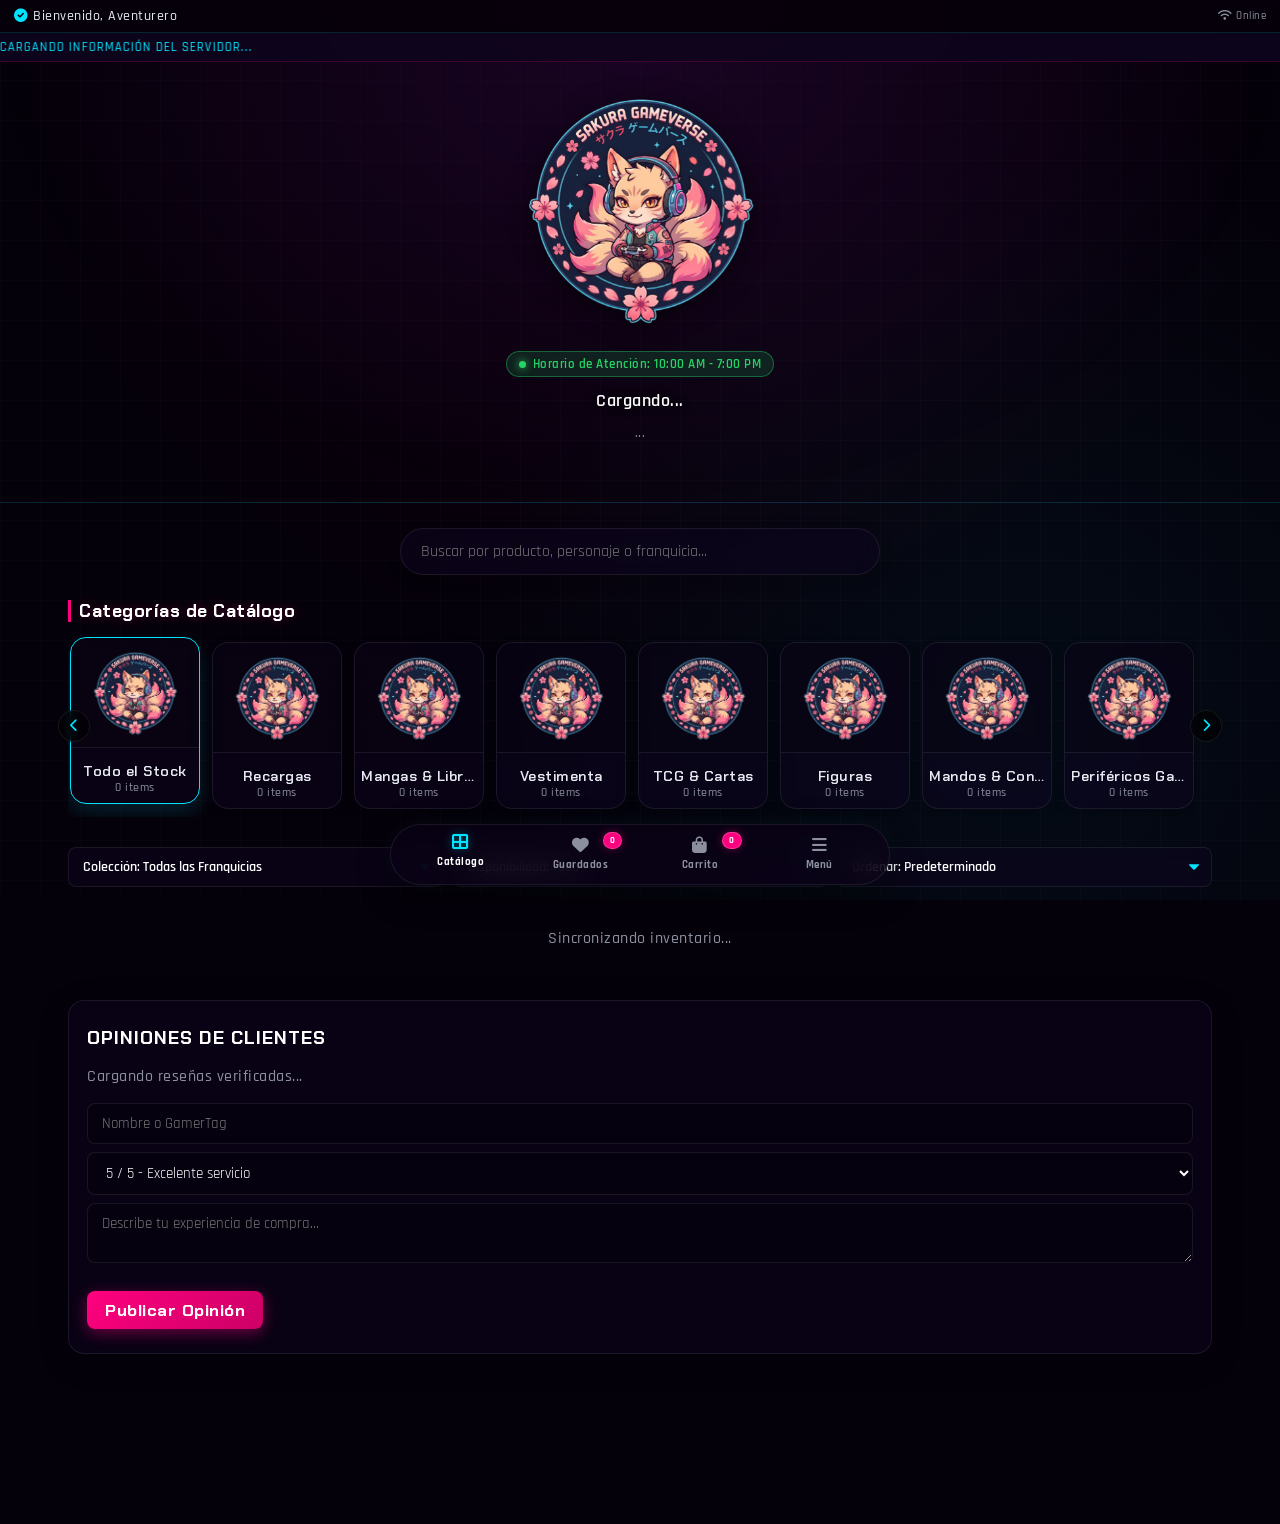
==== index.html @ ad43250c "Actualizar index.html" ====
<!DOCTYPE html>
<html lang="es">
<head>
  <meta charset="UTF-8">
  <meta name="viewport" content="width=device-width, initial-scale=1.0">
  <title>Sakura Gameverse</title>
  
  <meta property="og:title" content="Sakura Gameverse">
  <meta property="og:description" content="Coleccionables, ropa, productos gamer y recargas digitales para ti.">
  <meta property="og:image" content="https://sakuragameverse.com/icono.png">
  <meta property="og:url" content="https://sakuragameverse.com/">
  <meta property="og:type" content="website">

  <meta name="twitter:card" content="summary_large_image">
  <meta name="twitter:title" content="Sakura Gameverse">
  <meta name="twitter:description" content="Coleccionables, ropa, productos gamer y recargas digitales para ti.">
  <meta name="twitter:image" content="https://sakuragameverse.com/icono.png">
  
  <link rel="manifest" href="manifest.json">
  <link rel="icon" type="image/webp" href="logo.webp?v=2">
  <meta name="theme-color" content="#090314">
  
  <link rel="stylesheet" href="https://cdnjs.cloudflare.com/ajax/libs/font-awesome/6.0.0/css/all.min.css">
  <link rel="preconnect" href="https://fonts.googleapis.com">
  <link rel="preconnect" href="https://fonts.gstatic.com" crossorigin>
  <link href="https://fonts.googleapis.com/css2?family=Chakra+Petch:wght@500;600;700&family=Rajdhani:wght@500;600;700&display=swap" rel="stylesheet">
  <script src="https://cdn.jsdelivr.net/npm/canvas-confetti@1.5.1/dist/confetti.browser.min.js"></script>

  <style>
    :root {
      --bg-color: #05010a; 
      --card-bg-solid: #110524;
      --glass-bg: rgba(17, 5, 36, 0.45); 
      --glass-border: rgba(255, 255, 255, 0.08); 
      --glass-highlight: rgba(0, 229, 255, 0.2); 
      --text-color: #e6e9f0;
      --text-muted: #8b8f9e;
      --primary-color: #ff007f;
      --primary-glow: rgba(255, 0, 127, 0.4);
      --secondary-color: #00e5ff;
      --secondary-glow: rgba(0, 229, 255, 0.4);
      --border-color: rgba(0, 229, 255, 0.16);
      --radius-sm: 8px; 
      --radius-md: 16px; 
      --radius-pill: 50px; 
    }

    body.theme-rosa { --bg-color: #05010a; --glass-bg: rgba(17, 5, 36, 0.45); --primary-color: #ff007f; --secondary-color: #00e5ff; }
    body.theme-azul { --bg-color: #01040a; --glass-bg: rgba(6, 21, 43, 0.45); --primary-color: #0099ff; --secondary-color: #00ffcc; }
    body.theme-purpura { --bg-color: #08010f; --glass-bg: rgba(27, 7, 44, 0.45); --primary-color: #b000ff; --secondary-color: #ff00c8; }
    body.theme-overdrive { --bg-color: #0a0100; --glass-bg: rgba(41, 10, 3, 0.45); --primary-color: #ff5500; --secondary-color: #ffaa00; }

    * { box-sizing: border-box; }

    body {
      margin: 0; background-color: var(--bg-color); color: var(--text-color);
      font-family: 'Rajdhani', sans-serif; font-size: 16px; font-weight: 500; letter-spacing: 0.5px;
      overflow-x: hidden; padding-bottom: 90px; 
    }

    body::before {
      content: ""; position: fixed; top: 0; left: 0; width: 100%; height: 100%;
      background: radial-gradient(circle at 50% 0%, rgba(255, 0, 127, 0.08) 0%, transparent 60%),
                  radial-gradient(circle at 80% 80%, rgba(0, 229, 255, 0.05) 0%, transparent 50%),
                  linear-gradient(rgba(255,255,255,0.015) 1px, transparent 1px),
                  linear-gradient(90deg, rgba(255,255,255,0.015) 1px, transparent 1px);
      background-size: 100% 100%, 100% 100%, 40px 40px, 40px 40px; pointer-events: none; z-index: -1; will-change: transform;
    }

    h1, h2, h3, h4 { font-family: 'Chakra Petch', sans-serif; text-transform: uppercase; letter-spacing: 1px; }

    @media (min-width: 768px) {
      ::-webkit-scrollbar { width: 6px; height: 6px; }
      ::-webkit-scrollbar-track { background: var(--bg-color); }
      ::-webkit-scrollbar-thumb { background: rgba(0, 229, 255, 0.3); border-radius: var(--radius-sm); }
      ::-webkit-scrollbar-thumb:hover { background: var(--primary-color); }
    }

    .top-bar-notice { background: rgba(5, 1, 10, 0.8); backdrop-filter: blur(5px); border-bottom: 1px solid var(--border-color); padding: 7px 14px; font-size: 0.85em; display: flex; justify-content: space-between; align-items: center; position: relative; z-index: 10; }
    .ticker-bar { background: rgba(14, 5, 32, 0.8); backdrop-filter: blur(5px); border-bottom: 1px solid rgba(255, 0, 127, 0.2); color: var(--secondary-color); font-size: 0.8em; text-transform: uppercase; letter-spacing: 1px; padding: 6px 0; overflow: hidden; white-space: nowrap; position: relative; z-index: 9; transform: translateZ(0); }
    .ticker-content { display: inline-block; animation: ticker-slide 22s linear infinite; will-change: transform; }
    @keyframes ticker-slide { 0% { transform: translateX(100%); } 100% { transform: translateX(-100%); } }

    .hero-banner { background: radial-gradient(ellipse at top, rgba(26, 8, 51, 0.5) 0%, transparent 70%); text-align: center; padding: 25px 20px; border-bottom: 1px solid var(--border-color); position: relative; z-index: 2; }
    .hero-logo { width: 100%; max-width: 250px; height: auto; margin-bottom: 15px; cursor: pointer; transition: transform 0.3s cubic-bezier(0.25, 0.8, 0.25, 1), filter 0.3s ease; filter: drop-shadow(0 4px 12px rgba(0,0,0,0.6)); animation: logo-float 4s infinite ease-in-out; will-change: transform, filter; }
    .hero-logo:hover { transform: scale(1.08) translateY(-5px); filter: drop-shadow(0 0 15px var(--primary-color)) drop-shadow(0 0 30px var(--secondary-color)); animation: none; }
    @keyframes logo-float { 0% { transform: translateY(0px); } 50% { transform: translateY(-4px); } 100% { transform: translateY(0px); } }

    .hero-title { font-size: 1.15em; color: #fff; margin-bottom: 12px; font-weight: 600; text-shadow: 0 0 10px rgba(0,0,0,0.8); }

    .store-status-badge { display: inline-flex; align-items: center; gap: 7px; background: rgba(37, 211, 102, 0.15); backdrop-filter: blur(4px); border: 1px solid rgba(37, 211, 102, 0.4); padding: 4px 12px; border-radius: var(--radius-pill); font-size: 0.8em; font-weight: 600; color: #25d366; margin-bottom: 12px; }
    .status-dot { width: 7px; height: 7px; background-color: #25D366; border-radius: 50%; box-shadow: 0 0 8px #25D366; }

    .banner-slider-container { position: relative; width: 100%; max-width: 800px; margin: 18px auto 0 auto; border-radius: var(--radius-md); overflow: hidden; aspect-ratio: 16/9; background: #000; border: 1px solid var(--glass-border); box-shadow: 0 10px 30px rgba(0,0,0,0.5); display: none; }
    .banner-slide { position: absolute; top: 0; left: 0; width: 100%; height: 100%; object-fit: cover; opacity: 0; transition: opacity 0.5s ease-in-out; cursor: pointer; will-change: opacity; }
    .banner-slide.active { opacity: 1; z-index: 2; }
    
    .banner-control-btn { position: absolute; top: 50%; transform: translateY(-50%); background: rgba(0, 0, 0, 0.4); backdrop-filter: blur(8px); color: var(--secondary-color); border: 1px solid var(--glass-border); border-radius: 50%; width: 36px; height: 36px; display: flex; align-items: center; justify-content: center; cursor: pointer; z-index: 10; transition: all 0.2s ease; }
    .banner-control-btn:hover { background: rgba(0, 229, 255, 0.2); color: #fff; box-shadow: 0 0 15px var(--secondary-color); }
    .banner-prev { left: 10px; } .banner-next { right: 10px; }
    
    .banner-dots { position: absolute; bottom: 10px; right: 15px; display: flex; gap: 5px; z-index: 10; background: rgba(0, 0, 0, 0.4); backdrop-filter: blur(4px); padding: 4px 8px; border-radius: var(--radius-pill); }
    .banner-dot { width: 6px; height: 6px; background: rgba(255, 255, 255, 0.3); border-radius: var(--radius-pill); cursor: pointer; transition: all 0.3s ease; }
    .banner-dot.active { background: var(--secondary-color); width: 14px; box-shadow: 0 0 8px var(--secondary-color); }

    .container { padding: 25px 18px 80px 18px; max-width: 1180px; margin: 0 auto; position: relative; z-index: 2; }

    .search-box { margin-bottom: 25px; display: flex; justify-content: center; }
    .search-input { background: var(--glass-bg); backdrop-filter: blur(10px); border: 1px solid var(--glass-border); color: #fff; padding: 12px 20px; width: 100%; max-width: 480px; border-radius: var(--radius-pill); font-family: 'Rajdhani', sans-serif; font-size: 1em; outline: none; transition: all 0.3s ease; box-shadow: 0 4px 15px rgba(0,0,0,0.2); }
    .search-input:focus { border-color: var(--secondary-color); box-shadow: 0 0 20px rgba(0, 229, 255, 0.2); background: rgba(17, 5, 36, 0.7); }

    .categorias-visuales-section { margin-bottom: 30px; }
    .categorias-visuales-header { font-family: 'Chakra Petch', sans-serif; font-size: 1.1em; font-weight: 700; color: #fff; margin-bottom: 12px; border-left: 3px solid var(--primary-color); padding-left: 8px; text-shadow: 0 0 10px rgba(255,0,127,0.3); }
    .carrusel-wrapper { position: relative; display: flex; align-items: center; }
    .carrusel-track { display: flex; gap: 12px; overflow-x: auto; scroll-behavior: smooth; scrollbar-width: none; padding: 8px 2px; -webkit-overflow-scrolling: touch; }
    .carrusel-track::-webkit-scrollbar { display: none; }
    
    .cat-card { flex: 0 0 auto; width: 130px; background: var(--glass-bg); backdrop-filter: blur(8px); border: 1px solid var(--glass-border); border-radius: var(--radius-md); overflow: hidden; cursor: pointer; transition: all 0.3s ease; will-change: transform; box-shadow: 0 4px 12px rgba(0,0,0,0.2); }
    .cat-card:hover, .cat-card.activa { transform: translateY(-5px); border-color: var(--secondary-color); box-shadow: 0 8px 20px rgba(0, 229, 255, 0.15); }
    .cat-img { width: 100%; height: 110px; object-fit: contain; background: rgba(0, 0, 0, 0.2); border-bottom: 1px solid var(--glass-border); padding: 10px; }
    .cat-info { padding: 8px 6px; text-align: center; }
    .cat-title { font-family: 'Chakra Petch', sans-serif; font-size: 0.9em; font-weight: 600; white-space: nowrap; overflow: hidden; text-overflow: ellipsis; }
    .cat-count { font-size: 0.75em; color: var(--text-muted); }
    
    .carrusel-arrow { position: absolute; top: 50%; transform: translateY(-50%); background: rgba(0, 0, 0, 0.6); backdrop-filter: blur(4px); color: var(--secondary-color); border: 1px solid var(--glass-border); width: 32px; height: 32px; border-radius: 50%; display: flex; align-items: center; justify-content: center; cursor: pointer; z-index: 10; transition: all 0.2s ease; }
    .carrusel-arrow:hover { background: var(--secondary-color); color: #000; box-shadow: 0 0 10px var(--secondary-color); }
    .arrow-prev { left: -10px; } .arrow-next { right: -10px; }

    .controles-superiores { margin-bottom: 25px; }
    .panel-controles-avanzados { display: grid; grid-template-columns: repeat(auto-fit, minmax(200px, 1fr)); gap: 10px; }
    .ordenar-select { background: var(--glass-bg); backdrop-filter: blur(8px); border: 1px solid var(--glass-border); color: #fff; padding: 10px 14px; border-radius: var(--radius-sm); font-family: 'Rajdhani', sans-serif; font-weight: 600; font-size: 0.9em; cursor: pointer; outline: none; transition: all 0.3s ease; appearance: none; background-image: url("data:image/svg+xml;charset=US-ASCII,%3Csvg%20xmlns%3D%22http%3A%2F%2Fwww.w3.org%2F2000%2Fsvg%22%20width%3D%22292.4%22%20height%3D%22292.4%22%3E%3Cpath%20fill%3D%22%2300e5ff%22%20d%3D%22M287%2069.4a17.6%2017.6%200%200%200-13-5.4H18.4c-5%200-9.3%201.8-12.9%205.4A17.6%2017.6%200%200%200%200%2082.2c0%205%201.8%209.3%205.4%2012.9l128%20127.9c3.6%203.6%207.8%205.4%2012.8%205.4s9.2-1.8%2012.8-5.4L287%2095c3.5-3.5%205.4-7.8%205.4-12.8%200-5-1.9-9.2-5.5-12.8z%22%2F%3E%3C%2Fsvg%3E"); background-repeat: no-repeat; background-position: right 12px top 50%; background-size: 10px auto; }
    .ordenar-select:focus { border-color: var(--secondary-color); background: rgba(17, 5, 36, 0.8); }

    .grid { display: grid; grid-template-columns: repeat(auto-fill, minmax(230px, 1fr)); gap: 18px; }
    
    .card { background: var(--glass-bg); backdrop-filter: blur(12px); -webkit-backdrop-filter: blur(12px); border: 1px solid var(--glass-border); border-radius: var(--radius-md); padding: 12px; text-align: left; position: relative; cursor: pointer; transition: all 0.3s cubic-bezier(0.25, 0.8, 0.25, 1); will-change: transform; box-shadow: 0 8px 32px rgba(0, 0, 0, 0.2); }
    .card:hover { background: rgba(25, 9, 51, 0.55); border-color: var(--secondary-color); transform: translateY(-6px); box-shadow: 0 12px 40px rgba(0, 229, 255, 0.15); }
    .card.agotado { filter: grayscale(100%); opacity: 0.75; border-color: rgba(255, 51, 102, 0.4); }
    .card.agotado:hover { filter: grayscale(80%); transform: translateY(-2px); box-shadow: 0 8px 20px rgba(255, 51, 102, 0.15); }
    
    .card-img-container { position: relative; width: 100%; height: 220px; background: rgba(0, 0, 0, 0.4); border-radius: var(--radius-sm); margin-bottom: 12px; overflow: hidden; border: 1px solid rgba(255,255,255,0.03); }
    .card-img-container img { width: 100%; height: 100%; object-fit: contain; display: none; }
    .card-img-container img.activa { display: block; animation: fadeImg 0.3s ease; }
    @keyframes fadeImg { from { opacity: 0.5; } to { opacity: 1; } }
    
    .carrusel-btn { position: absolute; top: 50%; transform: translateY(-50%); background: rgba(0, 0, 0, 0.5); backdrop-filter: blur(4px); color: var(--secondary-color); border: 1px solid var(--glass-border); border-radius: 50%; width: 28px; height: 28px; display: flex; align-items: center; justify-content: center; cursor: pointer; font-size: 0.75em; z-index: 4; transition: all 0.2s ease; }
    .carrusel-btn:hover { background: var(--secondary-color); color: #000; }
    .carrusel-prev { left: 6px; } .carrusel-next { right: 6px; }
    
    .card-title { font-family: 'Chakra Petch', sans-serif; font-size: 1.05em; font-weight: 600; color: #fff; margin-bottom: 6px; white-space: nowrap; overflow: hidden; text-overflow: ellipsis; text-shadow: 0 2px 4px rgba(0,0,0,0.5); }
    .precio-container { display: flex; align-items: baseline; gap: 8px; }
    .card-price { font-size: 1.3em; font-weight: 700; color: var(--secondary-color); text-shadow: 0 0 10px rgba(0, 229, 255, 0.3); }
    
    .badge-estado { position: absolute; top: 10px; right: 10px; padding: 4px 10px; font-size: 0.7em; font-weight: 700; letter-spacing: 0.5px; border-radius: var(--radius-pill); text-transform: uppercase; z-index: 3; backdrop-filter: blur(4px); box-shadow: 0 2px 10px rgba(0,0,0,0.3); }
    .badge-stock { background: rgba(0, 229, 255, 0.85); color: #000; }
    .badge-encargo { background: rgba(255, 0, 127, 0.85); color: #fff; }
    .badge-digital { background: rgba(37, 211, 102, 0.85); color: #000; }
    .badge-agotado { background: rgba(255, 51, 102, 0.95); color: #fff; border: 1px solid #ff3366; }
    
    .btn-fav-card { position: absolute; top: 10px; left: 10px; background: rgba(0, 0, 0, 0.5); backdrop-filter: blur(4px); border: 1px solid var(--glass-border); color: var(--text-muted); width: 32px; height: 32px; border-radius: 50%; display: flex; align-items: center; justify-content: center; cursor: pointer; z-index: 3; transition: all 0.3s ease; }
    .btn-fav-card:hover { color: #ff3366; border-color: rgba(255, 51, 102, 0.5); transform: scale(1.1); }
    .btn-fav-card.favorito { color: #ff3366; background: rgba(255, 51, 102, 0.15); border-color: #ff3366; }

    .cart-tabs { display: flex; gap: 6px; margin-bottom: 15px; background: rgba(0,0,0,0.3); padding: 5px; border: 1px solid var(--glass-border); border-radius: var(--radius-pill); }
    .cart-tab-btn { flex: 1; background: transparent; color: var(--text-muted); border: none; padding: 10px 10px; border-radius: var(--radius-pill); font-family: 'Chakra Petch', sans-serif; font-size: 0.82em; font-weight: 700; cursor: pointer; transition: all 0.3s ease; }
    .cart-tab-btn.activo { background: var(--secondary-color); color: #000; box-shadow: 0 0 10px rgba(0, 229, 255, 0.4); }

    .modal { display: none; position: fixed; top: 0; left: 0; width: 100%; height: 100%; background: rgba(2, 0, 6, 0.75); z-index: 2000; justify-content: center; align-items: center; backdrop-filter: blur(8px); -webkit-backdrop-filter: blur(8px); }
    .modal-content { background: rgba(14, 4, 31, 0.85); backdrop-filter: blur(16px); -webkit-backdrop-filter: blur(16px); padding: 24px; border-radius: var(--radius-md); text-align: left; max-width: 95%; width: 440px; border: 1px solid var(--glass-border); box-shadow: 0 15px 50px rgba(0,0,0,0.6), inset 0 0 20px rgba(255,255,255,0.02); position: relative; max-height: calc(100vh - 100px); overflow-y: auto; animation: modalSlideUp 0.4s cubic-bezier(0.175, 0.885, 0.32, 1.275); }
    @keyframes modalSlideUp { from { transform: translateY(40px) scale(0.95); opacity: 0; } to { transform: translateY(0) scale(1); opacity: 1; } }
    
    .cerrar-modal { position: absolute; top: 12px; right: 14px; font-size: 24px; color: var(--text-muted); cursor: pointer; background: rgba(0,0,0,0.3); border: 1px solid transparent; width: 32px; height: 32px; border-radius: 50%; display: flex; align-items: center; justify-content: center; transition: all 0.2s ease; }
    .cerrar-modal:hover { color: #fff; background: rgba(255, 51, 102, 0.2); border-color: #ff3366; }
    
    .breadcrumbs { font-size: 0.8em; color: var(--text-muted); margin-bottom: 10px; }
    .breadcrumbs span { color: var(--secondary-color); text-shadow: 0 0 5px rgba(0,229,255,0.3); }
    
    .modal-img { width: 100%; max-height: 320px; object-fit: contain; background: rgba(0,0,0,0.4); border-radius: var(--radius-sm); margin-bottom: 12px; border: 1px solid var(--glass-border); box-shadow: inset 0 0 15px rgba(0,0,0,0.5); }
    .modal-tag-info { display: inline-block; background: rgba(0, 229, 255, 0.1); border: 1px solid rgba(0, 229, 255, 0.3); color: var(--secondary-color); padding: 4px 10px; border-radius: var(--radius-pill); font-size: 0.75em; font-weight: 700; margin-bottom: 10px; box-shadow: 0 0 10px rgba(0, 229, 255, 0.1); }
    .modal-miniaturas { display: flex; gap: 8px; margin-bottom: 16px; overflow-x: auto; padding-bottom: 4px; }
    .modal-mini-img { width: 65px; height: 65px; object-fit: cover; border-radius: var(--radius-sm); cursor: pointer; border: 2px solid transparent; opacity: 0.5; transition: all 0.2s ease; }
    .modal-mini-img.activo { opacity: 1; border-color: var(--secondary-color); transform: scale(1.05); }

    .talla-select, .recarga-input, .sugerencia-input, .cupon-input { background: rgba(0,0,0,0.3); border: 1px solid var(--glass-border); color: #fff; padding: 10px 14px; border-radius: var(--radius-sm); width: 100%; font-family: 'Rajdhani', sans-serif; font-size: 0.95em; outline: none; transition: all 0.3s ease; }
    .talla-select:focus, .recarga-input:focus, .sugerencia-input:focus, .cupon-input:focus { border-color: var(--secondary-color); box-shadow: 0 0 12px rgba(0, 229, 255, 0.15); background: rgba(17, 5, 36, 0.6); }

    .btn-comprar { background: linear-gradient(135deg, var(--primary-color), #cc0066); color: #fff; border: none; padding: 14px; font-family: 'Chakra Petch', sans-serif; font-size: 1.05em; font-weight: 700; border-radius: var(--radius-sm); cursor: pointer; width: 100%; margin-top: 14px; letter-spacing: 0.5px; transition: all 0.3s ease; position: relative; overflow: hidden; box-shadow: 0 4px 15px var(--primary-glow); }
    .btn-comprar:hover:not(:disabled) { transform: translateY(-2px); box-shadow: 0 6px 20px var(--primary-glow), 0 0 10px var(--primary-color); }
    .btn-comprar::after { content: ''; position: absolute; top: 0; left: -100%; width: 50%; height: 100%; background: linear-gradient(to right, transparent, rgba(255,255,255,0.3), transparent); transform: skewX(-20deg); transition: 0.5s; }
    .btn-comprar:hover::after { left: 150%; }
    .btn-comprar:disabled { filter: grayscale(100%); cursor: not-allowed; box-shadow: none; }
    
    .btn-instalar { background: linear-gradient(135deg, #25D366, #00e5ff); color: #000; box-shadow: 0 4px 15px rgba(37, 211, 102, 0.4); }

    .btn-compartir { background: rgba(37, 211, 102, 0.05); backdrop-filter: blur(4px); color: #25d366; border: 1px solid rgba(37, 211, 102, 0.4); padding: 12px; font-family: 'Chakra Petch', sans-serif; font-size: 0.95em; font-weight: 600; border-radius: var(--radius-sm); cursor: pointer; width: 100%; margin-top: 10px; display: flex; align-items: center; justify-content: center; gap: 8px; transition: all 0.3s ease; }
    .btn-compartir:hover { background: rgba(37, 211, 102, 0.15); box-shadow: 0 0 15px rgba(37, 211, 102, 0.2); }

    .cupon-box { display: flex; gap: 8px; margin-bottom: 12px; }
    .btn-cupon { background: var(--secondary-color); color: #000; border: none; padding: 0 18px; border-radius: var(--radius-sm); font-family: 'Chakra Petch', sans-serif; font-weight: 700; cursor: pointer; box-shadow: 0 0 10px var(--secondary-glow); transition: all 0.2s ease; }
    .btn-cupon:hover { transform: scale(1.05); }

    .recibo-box { background: rgba(0,0,0,0.4); border: 1px dashed var(--glass-border); padding: 14px; border-radius: var(--radius-sm); font-family: monospace; font-size: 0.85em; margin-bottom: 14px; }
    .recibo-line { display: flex; justify-content: space-between; margin-bottom: 6px; }

    .cart-item-row { display: flex; align-items: center; justify-content: space-between; background: rgba(0,0,0,0.3); padding: 10px; border-radius: var(--radius-sm); margin-bottom: 8px; border: 1px solid var(--glass-border); transition: all 0.2s ease; }
    .cart-item-row:hover { background: rgba(255,255,255,0.03); border-color: rgba(255,255,255,0.1); }
    .cart-item-img { width: 48px; height: 48px; object-fit: cover; border-radius: 4px; margin-right: 12px; background: rgba(0,0,0,0.5); }
    .cart-item-info { flex-grow: 1; font-size: 0.9em; }
    .cart-item-del { background: rgba(255, 51, 102, 0.1); color: #ff3366; border: 1px solid rgba(255, 51, 102, 0.3); padding: 6px 10px; border-radius: var(--radius-sm); cursor: pointer; transition: all 0.2s ease; }
    .cart-item-del:hover { background: #ff3366; color: #fff; box-shadow: 0 0 10px rgba(255, 51, 102, 0.4); }

    .upsell-card { flex: 0 0 auto; width: 115px; background: rgba(0,0,0,0.3); border: 1px solid var(--glass-border); border-radius: var(--radius-sm); padding: 8px; text-align: center; position: relative; transition: all 0.2s ease; }
    .upsell-card:hover { background: rgba(0, 229, 255, 0.05); border-color: var(--secondary-color); }
    .upsell-img { width: 100%; height: 60px; object-fit: contain; margin-bottom: 6px; }
    .upsell-title { font-size: 0.75em; color: #fff; white-space: nowrap; overflow: hidden; text-overflow: ellipsis; font-family: 'Chakra Petch', sans-serif; margin-bottom: 2px; }
    .upsell-price { font-size: 0.85em; color: var(--secondary-color); font-weight: bold; margin-bottom: 6px; }
    .upsell-btn { background: rgba(0, 229, 255, 0.15); color: var(--secondary-color); border: 1px solid rgba(0,229,255,0.3); padding: 5px; width: 100%; border-radius: 4px; font-size: 0.75em; cursor: pointer; font-weight: bold; transition: all 0.2s ease;}
    .upsell-btn:hover { background: var(--secondary-color); color: #000; box-shadow: 0 0 8px var(--secondary-color); }

    .bottom-nav { position: fixed; bottom: 15px; left: 50%; transform: translateX(-50%); width: 92%; max-width: 500px; background: rgba(10, 2, 22, 0.75); border: 1px solid var(--glass-border); border-radius: var(--radius-pill); display: flex; justify-content: space-around; align-items: center; padding: 12px 10px; z-index: 2500; backdrop-filter: blur(15px); -webkit-backdrop-filter: blur(15px); box-shadow: 0 10px 30px rgba(0,0,0,0.5), 0 0 20px rgba(0, 229, 255, 0.05); }
    .nav-item { color: var(--text-muted); display: flex; flex-direction: column; align-items: center; font-size: 0.7em; font-weight: 700; cursor: pointer; position: relative; width: 25%; transition: all 0.3s cubic-bezier(0.175, 0.885, 0.32, 1.275); }
    .nav-item i { font-size: 1.5em; margin-bottom: 4px; color: var(--text-muted); transition: all 0.3s ease; }
    .nav-item:hover, .nav-item.active { color: #fff; transform: translateY(-3px); }
    .nav-item:hover i, .nav-item.active i { color: var(--secondary-color); text-shadow: 0 0 10px var(--secondary-glow); }
    .nav-badge { position: absolute; top: -5px; right: 15%; background: var(--primary-color); color: #fff; font-size: 0.8em; font-weight: 700; padding: 2px 6px; border-radius: 12px; box-shadow: 0 0 10px var(--primary-glow); border: 1px solid rgba(255,255,255,0.2); }

    .menu-opciones-grid { display: grid; grid-template-columns: repeat(3, 1fr); gap: 12px; margin-top: 18px; }
    .btn-menu-opcion { display: flex; flex-direction: column; align-items: center; justify-content: center; background: rgba(0,0,0,0.3); border: 1px solid var(--glass-border); padding: 14px 8px; border-radius: var(--radius-sm); color: #fff; text-decoration: none; font-size: 0.75em; font-weight: 600; cursor: pointer; transition: all 0.2s ease; }
    .btn-menu-opcion i { font-size: 1.8em; margin-bottom: 8px; }
    .btn-menu-opcion:hover { border-color: var(--secondary-color); background: rgba(0, 229, 255, 0.05); transform: translateY(-2px); }

    .reviews-section, .info-section { background: var(--glass-bg); backdrop-filter: blur(10px); margin-top: 35px; padding: 24px 18px; border-radius: var(--radius-md); border: 1px solid var(--glass-border); box-shadow: 0 8px 32px rgba(0,0,0,0.15); }
    .review-card { background: rgba(0,0,0,0.3); padding: 14px; border-radius: var(--radius-sm); margin-bottom: 12px; border: 1px solid var(--glass-border); }
    .badge-envio { display: inline-flex; align-items: center; gap: 6px; background: rgba(255, 0, 127, 0.1); border: 1px solid rgba(255, 0, 127, 0.3); padding: 4px 10px; border-radius: var(--radius-pill); font-size: 0.8em; font-weight: 700; margin-right: 6px; margin-bottom: 6px; }
    
    .xp-bar-container { background: rgba(0,0,0,0.6); border-radius: var(--radius-pill); height: 14px; margin-top: 12px; overflow: hidden; border: 1px solid var(--glass-border); position: relative; box-shadow: inset 0 0 5px rgba(0,0,0,0.8); }
    .xp-bar-fill { width: 0%; height: 100%; background: linear-gradient(90deg, var(--primary-color), var(--secondary-color)); border-radius: var(--radius-pill); transition: width 0.8s cubic-bezier(0.34, 1.56, 0.64, 1); box-shadow: 0 0 10px var(--secondary-glow); }

    .timeline { border-left: 2px solid var(--glass-border); margin-left: 15px; padding-left: 20px; position: relative; margin-top: 15px;}
    .timeline-item { margin-bottom: 18px; position: relative; font-size: 0.9em; }
    .timeline-item::before { content: ''; position: absolute; left: -26px; top: 2px; width: 10px; height: 10px; border-radius: 50%; background: var(--glass-border); transition: all 0.3s ease; }
    .timeline-item.active::before { background: var(--secondary-color); box-shadow: 0 0 10px var(--secondary-glow); }

    /* Estilos Gacha Waifus */
    .tag-n { background: rgba(180, 190, 205, 0.15); color: #b4becd; border: 1px solid #8b8f9e; padding: 2px 8px; border-radius: var(--radius-pill); font-size: 0.7em; font-weight: 700; }
    .tag-r { background: rgba(0, 229, 255, 0.15); color: #00e5ff; border: 1px solid #00e5ff; padding: 2px 8px; border-radius: var(--radius-pill); font-size: 0.7em; font-weight: 700; }
    .tag-sr { background: rgba(176, 0, 255, 0.15); color: #b000ff; border: 1px solid #b000ff; padding: 2px 8px; border-radius: var(--radius-pill); font-size: 0.7em; font-weight: 700; }
    .tag-ssr { background: rgba(255, 170, 0, 0.15); color: #ffaa00; border: 1px solid #ffaa00; padding: 2px 8px; border-radius: var(--radius-pill); font-size: 0.7em; font-weight: 700; }
    .waifu-card-mini { width: 70px; height: 100px; background: rgba(0,0,0,0.5); border-radius: var(--radius-sm); border: 1px solid var(--glass-border); overflow: hidden; position: relative; display: flex; align-items: center; justify-content: center; flex-shrink: 0; }
    .waifu-card-mini img { width: 100%; height: 100%; object-fit: cover; }
    .waifu-card-mini .badge { position: absolute; bottom: 2px; left: 50%; transform: translateX(-50%); font-size: 0.6em; }

    /* Animacion Pokeball/Genshin */
    @keyframes spinBounce {
      0% { transform: translateY(0) rotate(0deg); }
      25% { transform: translateY(-20px) rotate(45deg); }
      50% { transform: translateY(0) rotate(0deg); }
      75% { transform: translateY(-10px) rotate(-45deg); }
      100% { transform: translateY(0) rotate(0deg); }
    }
    .animating-gacha { animation: spinBounce 0.6s infinite ease-in-out; }

    /* Estilos RPG V2 */
    .rpg-grid { display: grid; grid-template-columns: repeat(2, 1fr); gap: 10px; margin-top: 15px; }
    .rpg-item-card { background: rgba(0,0,0,0.5); border: 1px solid var(--glass-border); border-radius: var(--radius-sm); padding: 10px; text-align: center; position: relative; cursor: pointer; transition: all 0.2s; }
    .rpg-item-card:hover { border-color: var(--secondary-color); background: rgba(0, 229, 255, 0.1); }
    .rpg-item-card.equipped { border-color: #25d366; background: rgba(37, 211, 102, 0.1); box-shadow: 0 0 10px rgba(37, 211, 102, 0.2); }
    .rpg-item-icon { font-size: 2em; margin-bottom: 5px; height: 48px; display: flex; align-items: center; justify-content: center; }
    .rpg-item-icon img { width: 44px; height: 44px; object-fit: contain; image-rendering: pixelated; border-radius: 4px; }
    .rpg-item-name { font-size: 0.85em; font-weight: bold; font-family: 'Chakra Petch', sans-serif; }
    .rpg-item-stats { font-size: 0.75em; color: var(--secondary-color); margin-top: 4px; }
    .rareza-N { color: #b4becd; font-weight: bold; }
    .rareza-R { color: #00e5ff; font-weight: bold; }
    .rareza-SR { color: #b000ff; font-weight: bold; }
    .rareza-SSR { color: #ffaa00; font-weight: bold; text-shadow: 0 0 5px rgba(255,170,0,0.5); }
  </style>
</head>
<body>

<div class="top-bar-notice">
  <div><i class="fas fa-check-circle" style="color: var(--secondary-color);"></i> <span id="spTexto">Bienvenido, Aventurero</span></div>
  <div style="color: var(--text-muted); font-size: 0.8em;" id="estadoSincronizacion"><i class="fas fa-wifi"></i> Online</div>
</div>

<div class="ticker-bar">
  <div class="ticker-content" id="ajustesTickerObj">
    Cargando información del servidor...
  </div>
</div>

<div id="modalCofreDiario" class="modal">
  <div class="modal-content" style="text-align: center;">
    <button class="cerrar-modal" onclick="cerrarCofreModal()">×</button>
    <h3 style="color: #ffaa00; margin-top: 0;">Recompensa Diaria</h3>
    <div id="cofreResultado" style="background: rgba(0,0,0,0.4); border: 1px dashed #ffaa00; padding: 18px; border-radius: var(--radius-sm); font-weight: 700; color: #fff; margin-bottom: 14px;">Cofre disponible (+50 XP y Tokens)</div>
    <button class="btn-comprar" style="background: #ffaa00; color: #000; box-shadow: 0 0 15px rgba(255,170,0,0.4);" onclick="abrirCofreDiario()">Reclamar Recompensa</button>
  </div>
</div>

<!-- SALÓN ARCADE GACHA (MULTIVERSO) -->
<div id="modalGacha" class="modal">
  <div class="modal-content" style="text-align: center; background: linear-gradient(180deg, rgba(14,4,31,0.95) 0%, #05010a 100%); border: 2px solid var(--secondary-color);">
    <button class="cerrar-modal" onclick="cerrarGachaModal()">×</button>
    <h3 style="color: var(--secondary-color); margin-top: 0; font-size: 1.5em; text-transform: uppercase; text-shadow: 0 0 10px var(--secondary-glow);"><i class="fas fa-gamepad"></i> Salón Arcade</h3>
    <p style="color: var(--text-muted); font-size: 0.85em; margin-bottom: 10px;">Elige una máquina y usa tus TOKENS para ganar cartas y descuentos.</p>

    <div class="cart-tabs" style="margin-bottom: 15px; border-radius: var(--radius-sm);">
      <button class="cart-tab-btn activo" id="tabGachaWaifu" onclick="cambiarModoGacha('waifus')">Waifus</button>
      <button class="cart-tab-btn" id="tabGachaPoke" onclick="cambiarModoGacha('pokemon')">Pokémon</button>
      <button class="cart-tab-btn" id="tabGachaGenshin" onclick="cambiarModoGacha('genshin')">Genshin</button>
    </div>
    
    <div id="gachaMachineContainer" style="position: relative; height: 220px; background: rgba(0,0,0,0.6); border-radius: var(--radius-md); margin-bottom: 15px; border: 1px dashed var(--glass-border); display: flex; align-items: center; justify-content: center; overflow: hidden; box-shadow: inset 0 0 20px rgba(0,0,0,0.8);">
      <img id="gachaWaifuImg" src="logo.webp?v=2" style="height: 100%; object-fit: contain; opacity: 0.3; transition: all 0.3s ease;">
      <div id="gachaOverlay" style="position: absolute; width: 100%; height: 100%; background: rgba(0,0,0,0.7); display: flex; flex-direction: column; align-items: center; justify-content: center; font-weight: bold; color: var(--secondary-color); font-size: 1.2em; z-index: 2; backdrop-filter: blur(2px);">
        <span id="gachaOverlayText"><i class="fas fa-bolt"></i> MÁQUINA LISTA</span>
      </div>
    </div>

    <div id="gachaResultado" style="display: none; background: rgba(0,0,0,0.4); border: 1px solid var(--secondary-color); padding: 12px; border-radius: var(--radius-sm); font-weight: 700; color: #fff; margin-bottom: 14px; animation: modalSlideUp 0.3s ease;">
        <span id="gachaRarezaBadge" class="tag-r">R</span>
        <div id="gachaNombre" style="font-size: 1.2em; margin: 6px 0;">Waifu</div>
        <div id="gachaPremio" style="color: #25d366; font-size: 0.9em;">Premio aquí</div>
    </div>

    <button class="btn-comprar" id="btnTirarGacha" onclick="realizarTiradaGacha()" style="font-size: 1.1em; text-shadow: 0 0 5px rgba(0,0,0,0.5);">
       Invocar x1 (<span id="lblCostoGacha">100</span> Tokens)
    </button>
    <div style="margin-top: 10px; font-size: 0.85em; color: var(--text-muted);">Tu saldo actual: <strong style="color:#ffaa00;"><i class="fas fa-coins"></i> <span id="lblSaldoGacha">0</span></strong></div>
  </div>
</div>

<div id="modalTemas" class="modal">
  <div class="modal-content" style="text-align: center;">
    <button class="cerrar-modal" onclick="cerrarTemasModal()">×</button>
    <h3 style="color: #fff; margin-top: 0;">Esquema de Color</h3>
    <div style="display: flex; flex-direction: column; gap: 8px;">
      <button class="btn-comprar" style="background: #ff007f;" onclick="cambiarTema('theme-rosa')">Rosa Cyberpunk</button>
      <button class="btn-comprar" style="background: #0099ff; color: #000;" onclick="cambiarTema('theme-azul')">Azul Matrix</button>
      <button class="btn-comprar" style="background: #b000ff;" onclick="cambiarTema('theme-purpura')">Púrpura Arcade</button>
      <button class="btn-comprar" style="background: #ff5500;" onclick="cambiarTema('theme-overdrive')">Naranja Overdrive</button>
    </div>
  </div>
</div>

<!-- MODAL GAMER PROFILE -->
<div id="modalGamerProfile" class="modal">
  <div class="modal-content" style="text-align: center;">
    <button class="cerrar-modal" onclick="cerrarGamerProfileModal()">×</button>
    <h3 style="color: var(--secondary-color); margin-top: 0;">Perfil de Usuario</h3>
    <input type="text" id="inputGamerTag" class="sugerencia-input" placeholder="GamerTag / Identificador" style="margin-bottom: 12px; text-align: center; font-weight: bold; font-size: 1.1em;">
    
    <div style="background: rgba(0,0,0,0.3); padding: 16px; border-radius: var(--radius-md); margin-bottom: 14px; border: 1px solid var(--glass-border); text-align: left; font-size: 0.9em;">
      <div style="display: flex; justify-content: space-between;">
        <span>Rango: <strong id="lblRango" style="color: #ffaa00; font-size: 1.1em;">Genin</strong></span>
        <span>
          <strong id="lblTokens" style="color: #ffaa00;"><i class="fas fa-coins"></i> 0</strong> &nbsp;|&nbsp;
          <strong id="lblXp" style="color: var(--secondary-color);">150</strong> XP
        </span>
      </div>
      <div class="xp-bar-container">
        <div class="xp-bar-fill" id="barXp"></div>
      </div>
      <div style="font-size: 0.8em; color: var(--text-muted); text-align: right; margin-top: 6px;" id="lblXpNext">Calculando siguiente rango...</div>
      
      <!-- STATS RPG ACTUALIZADAS -->
      <div style="font-size: 0.85em; color: #fff; background: rgba(0, 229, 255, 0.1); padding: 10px; border-radius: 8px; border: 1px solid rgba(0,229,255,0.2); text-align: center; margin-top: 10px;">
        <div style="margin-bottom: 4px;">Clase: <strong id="lblProfesion" style="color: var(--secondary-color); text-transform: uppercase;">Ninguna</strong></div>
        ❤️ HP: <span id="lblHp" style="font-weight: bold; color: #ff3366;">100</span> | 
        ⚔️ ATK: <span id="lblAtk" style="font-weight: bold; color: #ffaa00;">10</span> | 
        🛡️ DEF: <span id="lblDef" style="font-weight: bold; color: #00e5ff;">5</span>
      </div>
    </div>

    <!-- INVENTARIO RPG -->
    <h4 style="color: #fff; text-align: left; margin-bottom: 5px;"><i class="fas fa-backpack"></i> Inventario</h4>
    <div style="text-align: left; font-size: 0.8em; color: #00e5ff; margin-bottom: 10px;">
      <i class="fas fa-gem"></i> Materiales: <strong id="lblTotalMateriales">0</strong>
    </div>
    <div id="contenedorInventario" class="rpg-grid" style="margin-bottom: 15px;"></div>

    <!-- COLECCIÓN MULTIVERSO -->
    <div style="text-align: left; margin-bottom: 14px;">
      <div style="font-size: 0.85em; font-weight: 700; color: var(--text-muted); margin-bottom: 8px; text-transform: uppercase;">Mi Colección Arcade (<span id="lblTotalWaifusJugador">0</span>)</div>
      <div id="albumWaifusContenedor" style="display:flex; gap:8px; overflow-x:auto; padding-bottom: 5px; scrollbar-width: none;">
        <p style="color: var(--text-muted); font-size: 0.8em; margin: 0;">Juega al Gacha para coleccionar.</p>
      </div>
    </div>
    
    <button class="btn-comprar" onclick="guardarGamerTag()"><i class="fas fa-save"></i> Guardar Perfil Local</button>
  </div>
</div>

<div id="modalCloudSave" class="modal">
  <div class="modal-content" style="text-align: center;">
    <button class="cerrar-modal" onclick="cerrarCloudSaveModal()">×</button>
    <h3 style="color: var(--secondary-color); margin-top: 0;"><i class="fas fa-cloud"></i> Sincronización</h3>
    <p style="font-size: 0.85em; color: var(--text-muted); margin-bottom: 15px;">Guarda tu XP, Favoritos y Carrito en la nube para no perderlos nunca.</p>

    <div id="formCloudSave">
      <input type="email" id="authEmail" class="sugerencia-input" placeholder="Tu Correo Electrónico" style="margin-bottom: 8px;">
      <input type="password" id="authPass" class="sugerencia-input" placeholder="Contraseña Segura" style="margin-bottom: 12px;">

      <div style="display: flex; gap: 8px; margin-bottom: 10px;">
        <button class="btn-comprar" style="margin-top: 0; background: rgba(0, 229, 255, 0.1); color: var(--secondary-color); border: 1px solid var(--secondary-color); box-shadow: none;" onclick="registrarCloud()">Crear Cuenta</button>
        <button class="btn-comprar" style="margin-top: 0;" onclick="entrarCloud()">Entrar</button>
      </div>
      <p id="authErrorMsg" style="color: #ff3366; font-size: 0.8em; margin: 0; display: none; font-weight: bold;"></p>
    </div>
    
    <div id="perfilCloudSave" style="display: none;">
      <div style="font-size: 40px; color: #25d366; margin-bottom: 10px;"><i class="fas fa-check-circle"></i></div>
      <p style="font-size: 1.1em; font-weight: bold; color: #fff;">¡Partida Guardada!</p>
      <p style="font-size: 0.85em; color: var(--text-muted);">Tu progreso está sincronizado con la nube.</p>
      <button class="btn-comprar" style="background: rgba(255, 51, 102, 0.1); color: #ff3366; border: 1px solid rgba(255, 51, 102, 0.3); box-shadow: none; margin-top: 15px;" onclick="cerrarSesionCloud()">Cerrar Sesión (Borrar Local)</button>
    </div>
  </div>
</div>

<div id="modalRastreo" class="modal">
  <div class="modal-content">
    <button class="cerrar-modal" onclick="cerrarRastreoModal()">×</button>
    <h3 style="color: var(--secondary-color); margin-top: 0; text-align: center;"><i class="fas fa-radar"></i> Rastrear Paquete</h3>
    <p style="font-size: 0.85em; color: var(--text-muted); text-align: center; margin-bottom: 12px;">Ingresa el número de WhatsApp con el que realizaste tu compra.</p>
    <div style="display: flex; gap: 8px; margin-bottom: 14px;">
      <input type="text" id="inputRastreoTlf" class="sugerencia-input" placeholder="Ej: 04241234567">
      <button class="btn-cupon" onclick="buscarPedido()"><i class="fas fa-search"></i></button>
    </div>
    <div id="resultadoRastreo" style="background: rgba(0,0,0,0.3); padding: 14px; border-radius: var(--radius-sm); border: 1px dashed var(--glass-border); min-height: 80px; display: flex; flex-direction: column; justify-content: center;">
      <p style="color: var(--text-muted); text-align: center; margin: 0; font-size: 0.85em;">Tu estado de cuenta aparecerá aquí.</p>
    </div>
  </div>
</div>

<!-- MODAL EL GREMIO (RPG AVANZADO) -->
<div id="modalGremio" class="modal">
  <div class="modal-content" style="text-align: center;">
    <button class="cerrar-modal" onclick="cerrarGremioModal()">×</button>
    <h3 style="color: #25d366; margin-top: 0;"><i class="fas fa-campground"></i> Tablón del Gremio</h3>
    
    <div style="background: rgba(0,0,0,0.3); padding: 15px; border-radius: var(--radius-md); border: 1px dashed #25d366; margin-bottom: 15px;">
      <div id="rpgResultado" style="font-weight: bold; color: #fff; min-height: 40px;">¿Qué deseas hacer hoy, aventurero?</div>
    </div>

    <div style="display: flex; gap: 10px; margin-bottom: 10px;">
      <button class="btn-comprar" style="margin-top: 0; background: linear-gradient(135deg, #ffaa00, #ff5500);" onclick="accionRPG('cazar')">
        <i class="fas fa-crosshairs"></i> Cazar<br><span style="font-size: 0.7em;">(XP y Tokens)</span>
      </button>
      <button class="btn-comprar" style="margin-top: 0; background: linear-gradient(135deg, #00e5ff, #0099ff); color: #000;" onclick="accionRPG('minar')">
        <i class="fas fa-hammer"></i> Minar<br><span style="font-size: 0.7em;">(Materiales)</span>
      </button>
    </div>

    <h4 style="color: #ff3366; margin-top: 20px; margin-bottom: 10px; border-top: 1px solid rgba(255,255,255,0.1); padding-top: 15px;"><i class="fas fa-dungeon"></i> Mazmorras de Jefe (Expediciones)</h4>
    <div style="display: flex; flex-direction: column; gap: 8px;">
      <button class="btn-comprar" style="margin-top:0; background: rgba(0, 229, 255, 0.1); border: 1px solid #00e5ff; color: #00e5ff; box-shadow:none;" onclick="entrarMazmorra('facil')">
        🌲 Bosque Slime (Dificultad Baja)
      </button>
      <button class="btn-comprar" style="margin-top:0; background: rgba(176, 0, 255, 0.1); border: 1px solid #b000ff; color: #b000ff; box-shadow:none;" onclick="entrarMazmorra('media')">
        🦇 Cueva Sangrienta (Dificultad Media)
      </button>
      <button class="btn-comprar" style="margin-top:0; background: rgba(255, 51, 102, 0.1); border: 1px solid #ff3366; color: #ff3366; box-shadow:none;" onclick="entrarMazmorra('dificil')">
        🐉 Torre del Dragón (Dificultad Brutal)
      </button>
    </div>
  </div>
</div>

<!-- MODAL LA FRAGUA (CRAFTEO) -->
<div id="modalFragua" class="modal">
  <div class="modal-content" style="text-align: center;">
    <button class="cerrar-modal" onclick="cerrarFraguaModal()">×</button>
    <h3 style="color: #ffaa00; margin-top: 0;"><i class="fas fa-fire"></i> La Fragua</h3>
    <p style="font-size: 0.85em; color: var(--text-muted); margin-bottom: 15px;">Usa los Materiales que minaste y tus Tokens para forjar equipo y armamento.</p>
    
    <div style="display: flex; justify-content: space-around; background: rgba(0,0,0,0.4); padding: 10px; border-radius: var(--radius-sm); border: 1px dashed var(--glass-border); margin-bottom: 15px;">
      <div style="color: #00e5ff; font-weight: bold;"><i class="fas fa-gem"></i> <span id="fraguaMateriales">0</span> Materiales</div>
      <div style="color: #ffaa00; font-weight: bold;"><i class="fas fa-coins"></i> <span id="fraguaTokens">0</span> Tokens</div>
    </div>

    <div id="listaRecetasFragua" style="display: flex; flex-direction: column; gap: 10px; max-height: 350px; overflow-y: auto; padding-right: 5px;">
      <p style="color: var(--text-muted); font-size: 0.9em;"><i class="fas fa-spinner fa-spin"></i> Calentando la forja...</p>
    </div>
  </div>
</div>

<!-- MODAL LA ARENA (RUMBLE) -->
<div id="modalRumble" class="modal">
  <div class="modal-content" style="text-align: center; border-color: #ff3366;">
    <button class="cerrar-modal" onclick="cerrarRumbleModal()">×</button>
    <h3 style="color: #ff3366; margin-top: 0;"><i class="fas fa-skull-crossbones"></i> Torneo Rumble</h3>
    <p style="font-size: 0.85em; color: var(--text-muted);">Inscríbete en el evento oficial. El administrador iniciará la batalla pronto.</p>

    <div style="background: rgba(0,0,0,0.3); padding: 10px; border-radius: var(--radius-sm); border: 1px dashed #ff3366; margin-bottom: 15px;">
      Estado: <strong id="lblEstadoRumble" style="color: #ffaa00;">Inscripciones Abiertas</strong><br>
      Inscritos actuales: <strong id="lblInscritosRumble" style="color: #fff;">0</strong>
    </div>

    <button id="btnInscribirseRumble" class="btn-comprar" style="background: #ff3366; box-shadow: 0 0 15px rgba(255,51,102,0.4);" onclick="inscribirseRumbleBD()">
      <i class="fas fa-pen-nib"></i> Inscribirse a la Batalla
    </button>

    <div style="margin-top: 20px; text-align: left;">
      <h4 style="color: var(--secondary-color); margin-bottom: 5px; font-size: 0.9em;">Última Batalla:</h4>
      <div id="logUltimoRumble" style="background: #000; padding: 12px; border-radius: var(--radius-sm); border: 1px solid var(--glass-border); height: 120px; overflow-y: auto; font-family: monospace; font-size: 0.8em; color: #fff;">
        Cargando resultados anteriores...
      </div>
    </div>
  </div>
</div>

<div class="hero-banner">
  <img src="logo.webp?v=2" alt="Sakura Gameverse" class="hero-logo" onclick="activarEasterEggLogo()" loading="eager" decoding="async">
  <br>
  <div class="store-status-badge"><div class="status-dot"></div> Horario de Atención: 10:00 AM - 7:00 PM</div>
  <div class="hero-title" id="ajustesHeroTitleObj">Cargando...</div>
  <div style="color: var(--text-muted); font-size: 0.9em; max-width: 500px; margin: 0 auto 14px auto;" id="ajustesHeroDescObj">...</div>
  <div id="bannerSliderContainer" class="banner-slider-container"></div>
  <br>
</div>

<div class="container">
  <div class="search-box">
    <input type="text" id="buscador" class="search-input" placeholder="Buscar por producto, personaje o franquicia..." onkeyup="buscarProductos()">
  </div>

  <div class="categorias-visuales-section">
    <div class="categorias-visuales-header">Categorías de Catálogo</div>
    <div class="carrusel-wrapper">
      <button class="carrusel-arrow arrow-prev" onclick="scrollCategoriasVisuales(-1)"><i class="fas fa-chevron-left"></i></button>
      <div class="carrusel-track" id="categoriasTrack">
        <div class="cat-card activa" onclick="filtrarCategoria('todos')">
          <img src="logo.webp?v=2" id="img-cat-todos" class="cat-img" alt="Todos" loading="lazy" decoding="async">
          <div class="cat-info"><div class="cat-title" id="title-cat-todos">Todo el Stock</div><div class="cat-count" id="count-todos">0 items</div></div>
        </div>
        <div class="cat-card" onclick="filtrarCategoria('recargas')">
          <img src="logo.webp?v=2" id="img-cat-recargas" class="cat-img" alt="Recargas" loading="lazy" decoding="async">
          <div class="cat-info"><div class="cat-title" id="title-cat-recargas">Recargas</div><div class="cat-count" id="count-recargas">0 items</div></div>
        </div>
        <div class="cat-card" onclick="filtrarCategoria('mangas')">
          <img src="logo.webp?v=2" id="img-cat-mangas" class="cat-img" alt="Mangas" loading="lazy" decoding="async">
          <div class="cat-info"><div class="cat-title" id="title-cat-mangas">Mangas & Libros</div><div class="cat-count" id="count-mangas">0 items</div></div>
        </div>
        <div class="cat-card" onclick="filtrarCategoria('ropa')">
          <img src="logo.webp?v=2" id="img-cat-ropa" class="cat-img" alt="Ropa" loading="lazy" decoding="async">
          <div class="cat-info"><div class="cat-title" id="title-cat-ropa">Vestimenta</div><div class="cat-count" id="count-ropa">0 items</div></div>
        </div>
        <div class="cat-card" onclick="filtrarCategoria('cartas')">
          <img src="logo.webp?v=2" id="img-cat-cartas" class="cat-img" alt="TCG" loading="lazy" decoding="async">
          <div class="cat-info"><div class="cat-title" id="title-cat-cartas">TCG & Cartas</div><div class="cat-count" id="count-cartas">0 items</div></div>
        </div>
        <div class="cat-card" onclick="filtrarCategoria('figuras')">
          <img src="logo.webp?v=2" id="img-cat-figuras" class="cat-img" alt="Figuras" loading="lazy" decoding="async">
          <div class="cat-info"><div class="cat-title" id="title-cat-figuras">Figuras</div><div class="cat-count" id="count-figuras">0 items</div></div>
        </div>
        <div class="cat-card" onclick="filtrarCategoria('mandos')">
          <img src="logo.webp?v=2" id="img-cat-mandos" class="cat-img" alt="Mandos" loading="lazy" decoding="async">
          <div class="cat-info"><div class="cat-title" id="title-cat-mandos">Mandos & Consolas</div><div class="cat-count" id="count-mandos">0 items</div></div>
        </div>
        <div class="cat-card" onclick="filtrarCategoria('perifericos')">
          <img src="logo.webp?v=2" id="img-cat-perifericos" class="cat-img" alt="Periféricos" loading="lazy" decoding="async">
          <div class="cat-info"><div class="cat-title" id="title-cat-perifericos">Periféricos Gamer</div><div class="cat-count" id="count-perifericos">0 items</div></div>
        </div>
      </div>
      <button class="carrusel-arrow arrow-next" onclick="scrollCategoriasVisuales(1)"><i class="fas fa-chevron-right"></i></button>
    </div>
  </div>

  <div class="controles-superiores">
    <div class="panel-controles-avanzados">
      <select id="selectColeccion" class="ordenar-select" onchange="cambiarColeccionDropdown(this.value)">
        <option value="todos">Colección: Todas las Franquicias</option>
      </select>
      <select id="selectEstado" class="ordenar-select" onchange="filtrarEstadoDropdown(this.value)">
        <option value="todos">Disponibilidad: Todo</option>
        <option value="Envío Inmediato 📦">Solo Stock Inmediato</option>
        <option value="Por Encargo ⚡">Bajo Encargo</option>
      </select>
      <select id="selectOrden" class="ordenar-select" onchange="ordenarProductos()">
        <option value="defecto">Ordenar: Predeterminado</option>
        <option value="reciente">Novedades: Más recientes</option>
        <option value="menor">Precio: Menor a Mayor</option>
        <option value="mayor">Precio: Mayor a Menor</option>
      </select>
    </div>
  </div>

  <div class="grid" id="catalogoNube"><p style="text-align: center; color: var(--text-muted); grid-column: 1/-1;">Sincronizando inventario...</p></div>

  <div id="contenedorCargarMas" style="text-align: center; margin-top: 25px;">
    <button id="btnCargarMas" style="display: none; width: auto; padding: 12px 30px; margin: 0 auto; border-radius: var(--radius-pill); background: rgba(0, 229, 255, 0.1); border: 1px solid var(--secondary-color); color: var(--secondary-color); font-family: 'Chakra Petch', sans-serif; font-weight: 700; cursor: pointer; transition: all 0.3s ease; box-shadow: 0 0 10px rgba(0,229,255,0.2);" onclick="cargarMasProductos()">
      Mostrar más productos <i class="fas fa-chevron-down" style="margin-left: 5px;"></i>
    </button>
  </div>

  <div class="reviews-section">
    <h3 style="color: #fff; margin-top: 0; margin-bottom: 15px;">Opiniones de Clientes</h3>
    <div id="contenedorReviews"><p style="color: var(--text-muted);">Cargando reseñas verificadas...</p></div>
    <div style="margin-top: 15px;">
      <input type="text" id="revNombre" class="sugerencia-input" placeholder="Nombre o GamerTag" style="margin-bottom: 8px;">
      <select id="revEstrellas" class="sugerencia-input" style="margin-bottom: 8px;">
        <option value="⭐⭐⭐⭐⭐">5 / 5 - Excelente servicio</option>
        <option value="⭐⭐⭐⭐">4 / 5 - Muy bueno</option>
        <option value="⭐⭐⭐">3 / 5 - Conforme</option>
      </select>
      <textarea id="revTexto" class="sugerencia-input" rows="2" placeholder="Describe tu experiencia de compra..." style="margin-bottom: 8px;"></textarea>
      <button class="btn-comprar" style="width: auto; padding: 8px 18px;" onclick="agregarReview()">Publicar Opinión</button>
    </div>
  </div>

</div>

<!-- MODAL PRODUCTO DETALLE CON MINIGALERIA -->
<div id="miModal" class="modal">
  <div class="modal-content">
    <button class="cerrar-modal" onclick="cerrarModal()">×</button>
    <div class="breadcrumbs" id="modalBreadcrumbs">Inicio / <span>Categoría</span></div>
    <img id="modalImg" src="" alt="Producto" class="modal-img" loading="eager" decoding="async">
    
    <div id="modalContainerMinis" class="modal-miniaturas"></div>
    
    <div id="modalTag" class="modal-tag-info">Disponible</div>
    <h3 id="modalTitulo" style="color: #fff; margin: 4px 0 8px 0;">Título</h3>
    <div id="modalPrecio" style="color: var(--secondary-color); font-size: 1.4em; font-weight: 700; margin-bottom: 8px;">$0.00</div>
    <p id="modalDesc" style="font-size: 0.9em; color: var(--text-muted); margin-bottom: 14px; line-height: 1.4;">Detalles del producto.</p>
    
    <div id="tallasContainer" style="display: none; margin-bottom: 12px;">
      <label for="selectTalla" style="display: block; font-size: 0.85em; font-weight: 700; margin-bottom: 4px;">Seleccionar Talla:</label>
      <select id="selectTalla" class="talla-select">
        <option value="S">Talla S</option><option value="M" selected>Talla M</option><option value="L">Talla L</option><option value="XL">Talla XL</option>
      </select>
    </div>

    <div id="recargaContainer" style="display: none; margin-bottom: 12px;">
      <label for="inputPlayerId" style="display: block; font-size: 0.85em; font-weight: 700; margin-bottom: 4px;">ID de Jugador:</label>
      <input type="text" id="inputPlayerId" class="recarga-input" placeholder="Ingresa tu ID de cuenta">
      <label for="inputPlayerServer" style="display: block; font-size: 0.85em; font-weight: 700; margin: 8px 0 4px 0;">Servidor / Región:</label>
      <input type="text" id="inputPlayerServer" class="recarga-input" placeholder="Ej: Sudamérica / EE.UU.">
    </div>

    <button id="btnComprarModal" class="btn-comprar" onclick="agregarAlCarrito()"><i class="fas fa-cart-plus"></i> Añadir al Carrito</button>
    <button class="btn-compartir" onclick="compartirProductoWhatsApp()"><i class="fab fa-whatsapp"></i> Consultar por WhatsApp</button>
  </div>
</div>

<div id="modalOpcionesMenu" class="modal">
  <div class="modal-content" style="text-align: center;">
    <button class="cerrar-modal" onclick="cerrarMenuOpciones()">×</button>
    <h3 style="color: #fff; margin-top: 0;">Panel de Funciones</h3>
    <button id="btnInstalarPWA" class="btn-comprar btn-instalar" style="display: none; margin-bottom: 15px;" onclick="instalarPWA()"><i class="fas fa-download"></i> Instalar App Sakura</button>

    <div class="menu-opciones-grid">
      <button class="btn-menu-opcion" style="color: #25d366;" onclick="cerrarMenuOpciones(); abrirGremioModal()"><i class="fas fa-campground"></i> El Gremio</button>
      <button class="btn-menu-opcion" style="color: #ffaa00;" onclick="cerrarMenuOpciones(); abrirFraguaModal()"><i class="fas fa-hammer"></i> La Fragua</button>
      <button class="btn-menu-opcion" style="color: #00e5ff;" onclick="cerrarMenuOpciones(); abrirGamerProfileModal()"><i class="fas fa-user-ninja"></i> Mi Perfil RPG</button>
      <button class="btn-menu-opcion" style="color: #ff3366;" onclick="cerrarMenuOpciones(); abrirRumbleModal()"><i class="fas fa-skull-crossbones"></i> La Arena</button>
      
      <button class="btn-menu-opcion" style="color: #00e5ff;" id="btnMenuCloud" onclick="cerrarMenuOpciones(); abrirCloudSaveModal()"><i class="fas fa-cloud"></i> Vincular Nube</button>
      <button class="btn-menu-opcion" style="color: #b000ff;" onclick="cerrarMenuOpciones(); abrirRastreoModal()"><i class="fas fa-radar"></i> Rastrear</button>
      <button class="btn-menu-opcion" style="color: #ffaa00;" onclick="cerrarMenuOpciones(); abrirCofreModal()"><i class="fas fa-gift"></i> Cofre Diario</button>
      <button class="btn-menu-opcion" style="color: var(--secondary-color);" onclick="cerrarMenuOpciones(); abrirGachaModal()"><i class="fas fa-capsules"></i> Gacha Center</button>
      <button class="btn-menu-opcion" style="color: #ff007f;" onclick="cerrarMenuOpciones(); abrirTemasModal()"><i class="fas fa-palette"></i> Temas</button>
      <button class="btn-menu-opcion" style="color: #e0f4ff;" onclick="toggleMusicaLoFi()"><i class="fas fa-music" id="iconoMusica"></i> Audio Lo-Fi</button>
      <button class="btn-menu-opcion" style="color: var(--text-muted);" onclick="cerrarMenuOpciones(); abrirFaqModal()"><i class="fas fa-question-circle"></i> Preguntas</button>
      <button class="btn-menu-opcion" style="color: #fff;" onclick="cerrarMenuOpciones(); abrirSugerenciaModal()"><i class="fas fa-lightbulb"></i> Encargos</button>
      <a href="admin.html" class="btn-menu-opcion" style="color: #ff3366;"><i class="fas fa-lock"></i> Gestión Admin</a>
      <a href="javascript:void(0)" onclick="abrirChatGlobalWhatsApp()" class="btn-menu-opcion" style="color: #25D366;"><i class="fab fa-whatsapp"></i> Chat Directo</a>
    </div>
  </div>
</div>

<div id="modalFavoritos" class="modal">
  <div class="modal-content">
    <button class="cerrar-modal" onclick="cerrarFavoritosModal()">×</button>
    <h3 style="color: #fff; margin-top: 0; text-align: center;">Artículos Guardados</h3>
    <div id="listaFavoritosDetalle" style="max-height: 250px; overflow-y: auto; margin-bottom: 14px;"></div>
  </div>
</div>

<div id="modalCarrito" class="modal">
  <div class="modal-content">
    <button class="cerrar-modal" onclick="cerrarCarritoModal()">×</button>
    <h3 style="color: #fff; margin-top: 0; text-align: center;">Resumen de Pedido</h3>
    
    <div class="cart-tabs">
      <button class="cart-tab-btn activo" id="tabBtnFisico" onclick="cambiarPestanaCarrito('fisico')">Físicos (<span id="countCartFisico">0</span>)</button>
      <button class="cart-tab-btn" id="tabBtnDigital" onclick="cambiarPestanaCarrito('digital')">Recargas (<span id="countCartDigital">0</span>)</button>
    </div>

    <div id="boxEnvioGratis" style="margin-bottom: 15px; display: none;">
      <div style="font-size: 0.85em; margin-bottom: 6px; color: var(--text-color); text-align: center; font-family: 'Rajdhani', sans-serif;" id="txtEnvioGratis">Calculando envío...</div>
      <div class="xp-bar-container" style="height: 6px; margin-top: 0; box-shadow: none;">
        <div class="xp-bar-fill" id="barEnvioGratis" style="width: 0%; background: linear-gradient(90deg, var(--primary-color), var(--secondary-color));"></div>
      </div>
    </div>

    <div class="cupon-box">
      <input type="text" id="inputCupon" class="cupon-input" placeholder="Código de descuento">
      <button class="btn-cupon" onclick="aplicarCupon()">Aplicar</button>
    </div>
    <div id="mensajeCupon" style="font-size: 0.8em; margin-bottom: 8px;"></div>

    <div id="listaCarritoDetalle" style="max-height: 150px; overflow-y: auto; margin-bottom: 12px;"></div>
    
    <div id="boxUpsell" style="margin-bottom: 15px; display: none; padding-top: 10px; border-top: 1px dashed var(--glass-border);">
      <div style="font-size: 0.85em; color: var(--text-muted); margin-bottom: 8px; font-weight: 700;">✨ Completa tu pedido con esto:</div>
      <div style="display: flex; gap: 8px; overflow-x: auto; padding-bottom: 5px; scrollbar-width: none;" id="listaUpsell"></div>
    </div>

    <div class="form-group" style="margin-bottom: 12px; background: rgba(0,0,0,0.3); border: 1px solid var(--glass-border); padding: 10px; border-radius: var(--radius-sm);">
      <label style="display: block; font-size: 0.85em; font-weight: 700; margin-bottom: 4px; color: var(--secondary-color);"><i class="fas fa-user-ninja"></i> Tus Datos (Para registrar orden):</label>
      <input type="text" id="cartClienteNombre" class="sugerencia-input" placeholder="Tu Nombre y Apellido" style="margin-bottom: 6px;">
      <input type="number" id="cartClienteTelefono" class="sugerencia-input" placeholder="Tu WhatsApp (Ej: 04241234567)">
    </div>

    <div id="apartadoEnvioFisico">
      <div style="margin-bottom: 10px;">
        <label style="display: block; font-size: 0.85em; font-weight: 700; margin-bottom: 4px;">Método de Despacho:</label>
        <select id="selectMetodoEnvio" class="talla-select">
          <option value="ZOOM (Cobro a destino)">ZOOM (Envío nacional - Cobro a destino)</option>
          <option value="MRW (Cobro a destino)">MRW (Envío nacional - Cobro a destino)</option>
          <option value="Entrega Personal (Bejuma)">Entrega Personal (Bejuma, Carabobo)</option>
          <option value="Entrega Personal (Miranda)">Entrega Personal (Miranda, Carabobo)</option>
        </select>
      </div>
      <div style="margin-bottom: 12px;" id="boxDireccionEnvio">
        <label style="display: block; font-size: 0.85em; font-weight: 700; margin-bottom: 4px;">Dirección de Entrega / Agencia:</label>
        <input type="text" id="inputDireccionEnvio" class="sugerencia-input" placeholder="Ciudad, Estado, Dirección o Agencia específica...">
      </div>
    </div>

    <div id="apartadoRecargasDigitales" style="display: none; background: rgba(0,0,0,0.3); border: 1px dashed var(--glass-border); padding: 10px; border-radius: var(--radius-sm); margin-bottom: 12px; font-size: 0.85em; color: var(--text-muted);">
      <strong style="color: var(--secondary-color);">Entrega Directa:</strong> Las recargas se ejecutan directamente con el ID y Servidor especificados. No aplican costos de flete ni datos de encomienda.
    </div>

    <div id="reciboDigital" class="recibo-box" style="display: none;">
      <div style="text-align: center; font-weight: 700; margin-bottom: 6px; color: var(--secondary-color);">RESUMEN DE CUENTA</div>
      <div id="reciboContenido"></div>
    </div>

    <div id="modalCarritoTotal" style="color: var(--secondary-color); font-size: 1.3em; font-weight: 700; margin-bottom: 12px; text-align: center; text-shadow: 0 0 10px rgba(0,229,255,0.3);">Total: $0.00</div>
    
    <div style="display: flex; flex-direction: column; gap: 8px;">
      <button class="btn-compartir" style="margin-top: 0; padding: 10px; font-size: 0.85em; border-color: rgba(0, 229, 255, 0.4); color: var(--secondary-color);" onclick="compartirCarrito()"><i class="fas fa-share-nodes"></i> Compartir Carrito (Wishlist)</button>
      
      <div style="display: flex; gap: 8px;">
        <button style="flex: 1; padding: 10px; background: rgba(255,51,102,0.1); border: 1px solid rgba(255, 51, 102, 0.4); color: #ff3366; border-radius: var(--radius-sm); font-weight: 700; cursor: pointer; transition: all 0.2s ease;" onclick="vaciarCarrito()">Limpiar</button>
        <button style="flex: 2; padding: 10px; background: linear-gradient(135deg, #25D366, #1da851); color: #000; border: none; border-radius: var(--radius-sm); font-weight: 700; cursor: pointer; box-shadow: 0 4px 15px rgba(37,211,102,0.3);" id="btnFinalizarPedido" onclick="enviarPedidoWhatsApp()">Enviar Orden</button>
      </div>
    </div>
  </div>
</div>

<div id="modalFaq" class="modal">
  <div class="modal-content">
    <button class="cerrar-modal" onclick="cerrarFaqModal()">×</button>
    <h3 style="color: #fff; margin-top: 0; text-align: center;">Preguntas Frecuentes</h3>
    <div style="font-size: 0.9em; line-height: 1.5; color: var(--text-muted);">
      <p><strong style="color: #fff;">¿Dónde realizan entregas en persona?</strong><br>Puntos acordados previamente en Bejuma y Miranda, Estado Carabobo.</p>
      <p><strong style="color: #fff;">¿Cómo operan los despachos nacionales?</strong><br>Envíos cobro a destino a través de agencias ZOOM y MRW.</p>
    </div>
  </div>
</div>

<div class="bottom-nav">
  <div class="nav-item active" onclick="window.scrollTo({top: 0, behavior: 'smooth'}); reproducirSonido();"><i class="fas fa-th-large"></i><span>Catálogo</span></div>
  <div class="nav-item" onclick="abrirFavoritosModal()"><i class="fas fa-heart"></i><span>Guardados</span><div class="nav-badge" id="favBadge">0</div></div>
  <div class="nav-item" onclick="abrirCarritoModal()"><i class="fas fa-shopping-bag"></i><span>Carrito</span><div class="nav-badge" id="cartBadge">0</div></div>
  <div class="nav-item" onclick="abrirMenuOpciones()"><i class="fas fa-bars"></i><span>Menú</span></div>
</div>

<audio id="audioLoFi" loop src="https://stream.zeno.fm/f3wvbbqmdg8uv"></audio>

<script type="module">
  import { initializeApp } from "https://www.gstatic.com/firebasejs/11.0.1/firebase-app.js";
  import { getFirestore, collection, getDocs, orderBy, query, doc, getDoc, setDoc, addDoc, where, onSnapshot } from "https://www.gstatic.com/firebasejs/11.0.1/firebase-firestore.js";
  import { getAuth, signInWithEmailAndPassword, createUserWithEmailAndPassword, onAuthStateChanged, signOut } from "https://www.gstatic.com/firebasejs/11.0.1/firebase-auth.js";

  const firebaseConfig = {
    apiKey: "AIzaSyDH1DZqaIi5sKRXspXDUWbMUZ4nr5JIy8Q",
    authDomain: "sakura-gameverse.firebaseapp.com",
    projectId: "sakura-gameverse",
    storageBucket: "sakura-gameverse.firebasestorage.app",
    messagingSenderId: "226328425516",
    appId: "1:226328425516:web:8dc11761639228c6120d89"
  };

  const app = initializeApp(firebaseConfig);
  const db = getFirestore(app);
  const auth = getAuth(app);

  let productosNubeGlobal = [];
  let globalAudioCtx = null;
  const META_ENVIO_GRATIS = 40.00; 
  let filtroGlobal = { categoria: 'todos', coleccion: 'todos', estado: 'todos', busqueda: '' };
  let limiteActual = 12;
  
  let ajustesWebGlobal = { whatsapp: "584244970576", costoGacha: 100, tokensCofre: 15 };
  let waifusGachaGlobal = [];
  let modoGachaActual = 'waifus'; 
  let currentUserUid = null;
  let escuchadorRumble = null;

  let gamerProfile = JSON.parse(localStorage.getItem('sakura_gamer_profile')) || { 
    tag: "GamerOtaku_VE", 
    xp: 150, 
    tokens: 0, 
    rango: "Genin", 
    waifus: [],
    profesion: "", 
    stats: { hp: 100, atk: 10, def: 5 },
    inventario: [],
    equipo: { armaId: null }
  };
  
  if(gamerProfile.profesion === undefined) {
    gamerProfile.profesion = "";
    gamerProfile.stats = { hp: 100, atk: 10, def: 5 };
    gamerProfile.inventario = [];
    gamerProfile.equipo = { armaId: null };
  }

  let carrito = JSON.parse(localStorage.getItem('sakura_carrito')) || [];
  let favoritos = JSON.parse(localStorage.getItem('sakura_favoritos')) || [];
  let rpgObjetosGlobal = [];

  async function cargarCMSyGacha() {
    try {
        const snap = await getDoc(doc(db, "configuracion", "ajustes_web"));
        if (snap.exists()) {
            let d = snap.data();
            if(d.whatsapp) ajustesWebGlobal.whatsapp = d.whatsapp;
            if(d.costoGacha) ajustesWebGlobal.costoGacha = parseInt(d.costoGacha);
            if(d.tokensCofre !== undefined) ajustesWebGlobal.tokensCofre = parseInt(d.tokensCofre);
            
            if(d.ticker) document.getElementById('ajustesTickerObj').innerText = d.ticker;
            if(d.heroTitle) document.getElementById('ajustesHeroTitleObj').innerText = d.heroTitle;
            if(d.heroDesc) document.getElementById('ajustesHeroDescObj').innerText = d.heroDesc;
            
            let lbl = document.getElementById('lblCostoGacha');
            if(lbl) lbl.innerText = ajustesWebGlobal.costoGacha;
        }
    } catch(e) { console.warn("Aviso CMS:", e); }

    try {
        const q = query(collection(db, "waifus_gacha"));
        const snaps = await getDocs(q);
        waifusGachaGlobal = [];
        snaps.forEach(d => {
            let w = d.data();
            if(!w.oculto) waifusGachaGlobal.push({id: d.id, ...w});
        });
    } catch(e) { console.warn("Aviso Gacha BD:", e); }
  }

  window.cambiarModoGacha = function(modo) {
      reproducirSonido();
      modoGachaActual = modo;
      document.getElementById('tabGachaWaifu').classList.remove('activo');
      document.getElementById('tabGachaPoke').classList.remove('activo');
      document.getElementById('tabGachaGenshin').classList.remove('activo');
      
      let img = document.getElementById('gachaWaifuImg');
      let text = document.getElementById('gachaOverlayText');
      document.getElementById('gachaResultado').style.display = 'none';

      if(modo === 'pokemon') {
          document.getElementById('tabGachaPoke').classList.add('activo');
          img.src = 'https://raw.githubusercontent.com/PokeAPI/sprites/master/sprites/items/master-ball.png';
          text.innerHTML = "<i class='fas fa-cube'></i> MÁQUINA POKÉMON";
      } else if(modo === 'genshin') {
          document.getElementById('tabGachaGenshin').classList.add('activo');
          img.src = 'https://upload.wikimedia.org/wikipedia/commons/thumb/8/80/Genshin_Impact_logo.svg/512px-Genshin_Impact_logo.svg.png';
          text.innerHTML = "<i class='fas fa-star'></i> MÁQUINA GENSHIN";
      } else {
          document.getElementById('tabGachaWaifu').classList.add('activo');
          img.src = 'logo.webp?v=2';
          text.innerHTML = "<i class='fas fa-bolt'></i> MÁQUINA WAIFUS";
      }
      img.style.opacity = '0.3';
      img.classList.remove('animating-gacha');
  };

  window.abrirGachaModal = function() {
      reproducirSonido();
      document.getElementById('lblSaldoGacha').innerText = gamerProfile.tokens || 0;
      document.getElementById('modalGacha').style.display = 'flex';
      cambiarModoGacha('waifus');
      document.getElementById('gachaOverlay').style.display = 'flex';
  };
  window.cerrarGachaModal = function() { document.getElementById('modalGacha').style.display = 'none'; };

  window.realizarTiradaGacha = async function() {
      reproducirSonido();
      let costo = ajustesWebGlobal.costoGacha;
      
      if(!gamerProfile.tokens) gamerProfile.tokens = 0;
      if(gamerProfile.tokens < costo) return alert(`Necesitas al menos ${costo} Tokens para realizar una invocación.`);
      
      if(modoGachaActual === 'waifus' && waifusGachaGlobal.length === 0) return alert("Tu máquina de Waifus está vacía. Ve al Admin y agrega cartas.");

      let btn = document.getElementById('btnTirarGacha');
      btn.disabled = true;
      
      gamerProfile.tokens -= costo; 
      actualizarRangoSegunXP(); 
      guardarProgresoNube();
      document.getElementById('lblSaldoGacha').innerText = gamerProfile.tokens;

      let overlay = document.getElementById('gachaOverlay');
      let img = document.getElementById('gachaWaifuImg');
      let resBox = document.getElementById('gachaResultado');
      
      overlay.innerHTML = "<i class='fas fa-spinner fa-spin' style='font-size: 2em; margin-bottom:10px; color:#ff007f;'></i><span>INVOCANDO...</span>";
      overlay.style.display = "flex";
      img.style.opacity = "1";
      img.classList.add('animating-gacha'); 
      resBox.style.display = "none";

      if (modoGachaActual === 'waifus') {
          setTimeout(() => {
              let rand = Math.random() * 100;
              let targetRareza = rand <= 2 ? 'SSR' : (rand <= 10 ? 'SR' : (rand <= 40 ? 'R' : 'N'));
              
              let posibles = waifusGachaGlobal.filter(w => w.rareza === targetRareza);
              if(posibles.length === 0) posibles = waifusGachaGlobal; 
              let elegida = posibles[Math.floor(Math.random() * posibles.length)];

              procesarResultadoGacha(elegida.id, elegida.nombre, elegida.imgUrl, elegida.rareza, elegida.premio, "Waifu");
              btn.disabled = false;
          }, 1800);
      } 
      else if (modoGachaActual === 'pokemon') {
          try {
              let randomId = Math.floor(Math.random() * 1010) + 1;
              let resp = await fetch(`https://pokeapi.co/api/v2/pokemon/${randomId}`);
              let data = await resp.json();
              
              let rand = Math.random() * 100;
              let rareza = rand <= 2 ? 'SSR' : (rand <= 10 ? 'SR' : (rand <= 40 ? 'R' : 'N'));
              
              let pokeName = data.name.charAt(0).toUpperCase() + data.name.slice(1);
              let pokeImg = data.sprites.other['official-artwork'].front_default || data.sprites.front_default;
              
              setTimeout(() => {
                  procesarResultadoGacha('poke_'+randomId, pokeName, pokeImg, rareza, "¡Pokémon Atrapado!", "Pokémon");
                  btn.disabled = false;
              }, 1000);
          } catch(e) {
              alert("Error de conexión con la base Pokémon.");
              img.classList.remove('animating-gacha');
              btn.disabled = false;
          }
      }
      else if (modoGachaActual === 'genshin') {
          try {
              let resp = await fetch(`https://genshin.jmp.blue/characters`);
              let chars = await resp.json();
              let randomChar = chars[Math.floor(Math.random() * chars.length)];
              
              let charDataResp = await fetch(`https://genshin.jmp.blue/characters/${randomChar}`);
              let charData = await charDataResp.json();
              
              let rareza = charData.rarity === 5 ? 'SSR' : (charData.rarity === 4 ? 'SR' : 'R');
              let charName = charData.name;
              let charImg = `https://genshin.jmp.blue/characters/${randomChar}/icon-big`;
              
              setTimeout(() => {
                  procesarResultadoGacha('gen_'+randomChar, charName, charImg, rareza, `Visión: ${charData.vision || 'Ninguna'}`, "Genshin");
                  btn.disabled = false;
              }, 1000);
          } catch(e) {
              alert("Error de conexión con el servidor de Genshin.");
              img.classList.remove('animating-gacha');
              btn.disabled = false;
          }
      }
  };

  function procesarResultadoGacha(id, nombre, imgUrl, rareza, premio, tipo) {
      let overlay = document.getElementById('gachaOverlay');
      let img = document.getElementById('gachaWaifuImg');
      let resBox = document.getElementById('gachaResultado');

      if(!gamerProfile.waifus) gamerProfile.waifus = [];
      if(!gamerProfile.waifus.some(w => w.nombre === nombre)) {
          gamerProfile.waifus.push({id: id, nombre: nombre, imgUrl: imgUrl, rareza: rareza});
          guardarProgresoNube();
          renderizarAlbumWaifus();
      }

      try {
          addDoc(collection(db, "historial_gacha"), {
              jugador: gamerProfile.tag,
              waifu: `${tipo}:${nombre}`,
              rareza: rareza,
              premio: premio,
              timestamp: Date.now()
          });
      } catch(e) { console.warn("Aviso historial gacha:", e); }

      overlay.style.display = "none";
      img.classList.remove('animating-gacha');
      img.src = imgUrl;
      img.style.opacity = "1";
      
      let badge = document.getElementById('gachaRarezaBadge');
      badge.innerText = rareza;
      badge.className = "tag-badge tag-" + rareza.toLowerCase();
      document.getElementById('gachaNombre').innerText = nombre;
      document.getElementById('gachaPremio').innerText = premio;
      resBox.style.display = "block";

      if(rareza === 'SSR') { try{ confetti({ particleCount: 150, spread: 80, origin: { y: 0.5 } }); }catch(e){ console.warn("Aviso Confetti:", e); } }
      else if(rareza === 'SR') { try{ confetti({ particleCount: 50, spread: 50, origin: { y: 0.5 } }); }catch(e){ console.warn("Aviso Confetti:", e); } }
  }

  function renderizarAlbumWaifus() {
      let cont = document.getElementById('albumWaifusContenedor');
      let arr = gamerProfile.waifus || [];
      document.getElementById('lblTotalWaifusJugador').innerText = arr.length;
      
      if(arr.length === 0) {
          cont.innerHTML = `<p style="color: var(--text-muted); font-size: 0.8em; margin: 0;">Juega al Arcade para coleccionar.</p>`;
          return;
      }
      
      let html = "";
      arr.sort((a,b) => {
         let r = {'SSR':4, 'SR':3, 'R':2, 'N':1};
         return (r[b.rareza]||0) - (r[a.rareza]||0);
      });

      arr.forEach(w => {
          let badgeColor = w.rareza === 'SSR' ? '#ffaa00' : (w.rareza === 'SR' ? '#b000ff' : (w.rareza === 'R' ? '#00e5ff' : '#b4becd'));
          html += `
          <div class="waifu-card-mini">
              <img src="${w.imgUrl}" loading="lazy">
              <div class="badge" style="background: rgba(0,0,0,0.8); color: ${badgeColor}; padding: 2px 6px; border-radius: 4px; font-weight: bold; border: 1px solid ${badgeColor}40;">${w.rareza}</div>
          </div>`;
      });
      cont.innerHTML = html;
  }

  onAuthStateChanged(auth, async (user) => {
    let btnMenu = document.getElementById('btnMenuCloud');
    let lblEstado = document.getElementById('estadoSincronizacion');
    if (user) {
      currentUserUid = user.uid;
      lblEstado.innerHTML = `<i class="fas fa-cloud-arrow-down" style="color:#25d366;"></i> Nube Conectada`;
      if(btnMenu) btnMenu.innerHTML = `<i class="fas fa-user-check"></i> Cuenta Vinculada`;
      
      await descargarProgresoNube(user.uid);
      
      document.getElementById('formCloudSave').style.display = 'none';
      document.getElementById('perfilCloudSave').style.display = 'block';
    } else {
      currentUserUid = null;
      lblEstado.innerHTML = `<i class="fas fa-gamepad" style="color:var(--text-muted);"></i> Jugador Local`;
      if(btnMenu) btnMenu.innerHTML = `<i class="fas fa-cloud"></i> Vincular Nube`;
      
      document.getElementById('formCloudSave').style.display = 'block';
      document.getElementById('perfilCloudSave').style.display = 'none';
    }
  });

  window.abrirCloudSaveModal = function() { reproducirSonido(); document.getElementById('authErrorMsg').style.display = 'none'; document.getElementById('modalCloudSave').style.display = 'flex'; };
  window.cerrarCloudSaveModal = function() { document.getElementById('modalCloudSave').style.display = 'none'; };

  window.registrarCloud = async function() {
    reproducirSonido(); let e = document.getElementById('authEmail').value.trim(); let p = document.getElementById('authPass').value.trim(); let msg = document.getElementById('authErrorMsg');
    if(!e || !p) { msg.innerText = "Llenar campos."; msg.style.display="block"; return; }
    try { msg.style.display="none"; await createUserWithEmailAndPassword(auth, e, p); await guardarProgresoNube(); cerrarCloudSaveModal(); } 
    catch(err) { msg.innerText = "Error: El correo ya existe o la clave es muy corta."; msg.style.display="block"; }
  };

  window.entrarCloud = async function() {
    reproducirSonido(); let e = document.getElementById('authEmail').value.trim(); let p = document.getElementById('authPass').value.trim(); let msg = document.getElementById('authErrorMsg');
    if(!e || !p) { msg.innerText = "Llenar campos."; msg.style.display="block"; return; }
    try { msg.style.display="none"; await signInWithEmailAndPassword(auth, e, p); cerrarCloudSaveModal(); } 
    catch(err) { msg.innerText = "Usuario no encontrado o clave incorrecta."; msg.style.display="block"; }
  };

  window.cerrarSesionCloud = async function() {
    reproducirSonido(); await signOut(auth);
    localStorage.removeItem('sakura_gamer_profile'); localStorage.removeItem('sakura_carrito'); localStorage.removeItem('sakura_favoritos');
    gamerProfile = { tag: "Gamer_Guest", xp: 0, tokens: 0, rango: "Genin", waifus: [], profesion: "", stats: {hp: 100, atk: 10, def: 5}, inventario: [], equipo: {armaId: null} }; carrito = []; favoritos = [];
    actualizarBadges(); actualizarRangoSegunXP(); renderizarAlbumWaifus(); cerrarCloudSaveModal(); alert("Sesión cerrada. Tu partida está a salvo en la nube.");
  };

  async function descargarProgresoNube(uid) {
      try {
          const docRef = doc(db, "jugadores_cloud", uid); const snap = await getDoc(docRef);
          if(snap.exists()) {
              const d = snap.data();
              if(d.profile) {
                  gamerProfile = d.profile;
                  if (gamerProfile.tokens === undefined) gamerProfile.tokens = 0; 
                  if(gamerProfile.profesion === undefined) gamerProfile.profesion = ""; 
                  if(!gamerProfile.stats) gamerProfile.stats = {hp:100,atk:10,def:5};
                  if(!gamerProfile.inventario) gamerProfile.inventario = [];
                  if(!gamerProfile.equipo) gamerProfile.equipo = {armaId: null};
              }
              if(d.favoritos) favoritos = d.favoritos; if(d.carrito) carrito = d.carrito;
              if(d.ultimoCofre) localStorage.setItem('sakura_ultimo_cofre', d.ultimoCofre);
              
              localStorage.setItem('sakura_gamer_profile', JSON.stringify(gamerProfile)); localStorage.setItem('sakura_favoritos', JSON.stringify(favoritos)); localStorage.setItem('sakura_carrito', JSON.stringify(carrito));
              document.getElementById('inputGamerTag').value = gamerProfile.tag; actualizarBadges(); actualizarRangoSegunXP(); renderizarAlbumWaifus();
          } else { guardarProgresoNube(); }
      } catch(e) { console.warn("Aviso Descarga Nube:", e); }
  }

  window.guardarProgresoNube = async function() {
      if(!currentUserUid) return;
      try { await setDoc(doc(db, "jugadores_cloud", currentUserUid), { profile: gamerProfile, favoritos: favoritos, carrito: carrito, ultimoCofre: localStorage.getItem('sakura_ultimo_cofre') || '', updatedAt: Date.now() }, { merge: true }); } catch(e) { console.warn("Aviso Guardado Nube:", e); }
  };

  let eventoInstalacion = null;
  window.addEventListener('beforeinstallprompt', (e) => { e.preventDefault(); eventoInstalacion = e; const btn = document.getElementById('btnInstalarPWA'); if(btn) btn.style.display = 'block'; });
  window.instalarPWA = async function() { reproducirSonido(); if (!eventoInstalacion) return; eventoInstalacion.prompt(); const { outcome } = await eventoInstalacion.userChoice; if (outcome === 'accepted') document.getElementById('btnInstalarPWA').style.display = 'none'; eventoInstalacion = null; };

  window.reproducirSonido = function() {
    try {
      if (!globalAudioCtx) globalAudioCtx = new (window.AudioContext || window.webkitAudioContext)();
      if (globalAudioCtx.state === 'suspended') globalAudioCtx.resume();
      const osc = globalAudioCtx.createOscillator(); const gainNode = globalAudioCtx.createGain();
      osc.type = 'triangle'; osc.frequency.setValueAtTime(520, globalAudioCtx.currentTime);
      gainNode.gain.setValueAtTime(0.04, globalAudioCtx.currentTime);
      gainNode.gain.exponentialRampToValueAtTime(0.001, globalAudioCtx.currentTime + 0.06);
      osc.connect(gainNode); gainNode.connect(globalAudioCtx.destination); osc.start(); osc.stop(globalAudioCtx.currentTime + 0.06);
    } catch(e) { console.warn("Aviso Audio:", e); }
  };

  function sanitizarHTML(str) { if (!str) return ''; return String(str).replace(/[&<>"']/g, function(m) { return { '&': '&amp;', '<': '&lt;', '>': '&gt;', '"': '&quot;', "'": '&#039;' }[m]; }); }

  async function cargarConfigCategoriasPublico() {
    try {
      const q = query(collection(db, "configuracion"), orderBy("timestamp", "desc"));
      const querySnapshot = await getDocs(q);
      querySnapshot.forEach((docSnap) => {
        let conf = docSnap.data();
        if(conf?.tipo === 'categoria_foto') {
          let catImgEl = document.getElementById(`img-cat-${conf.categoriaId}`);
          if(catImgEl && conf.imgUrl) catImgEl.src = conf.imgUrl;
          let catTitleEl = document.getElementById(`title-cat-${conf.categoriaId}`);
          if(catTitleEl && conf.nombrePersonalizado) catTitleEl.innerText = conf.nombrePersonalizado;
        }
      });
    } catch (e) { console.warn("Aviso Config Categorías:", e); }
  }

  window.copiarTexto = function(texto) { reproducirSonido(); navigator.clipboard.writeText(texto).then(() => alert("Copiado al portapapeles.")); };

  async function cargarBannersDeNube() {
    try {
      const q = query(collection(db, "banners"), orderBy("timestamp", "desc"));
      const querySnapshot = await getDocs(q);
      const container = document.getElementById('bannerSliderContainer');
      let bannersValidos = [];
      querySnapshot.forEach((docSnap) => { let b = docSnap.data(); if (b?.imgUrl) bannersValidos.push(b.imgUrl); });
      if (bannersValidos.length === 0) { container.style.display = 'none'; return; }
      container.style.display = 'block';
      let htmlImgs = ''; let htmlDots = '<div class="banner-dots">'; 
      bannersValidos.forEach((url, index) => {
        htmlImgs += `<img src="${url}" class="banner-slide ${index === 0 ? 'active' : ''}" data-index="${index}" loading="lazy">`;
        htmlDots += `<div class="banner-dot ${index === 0 ? 'active' : ''}" onclick="cambiarBannerManual(${index})"></div>`;
      });
      htmlDots += '</div>'; container.innerHTML = htmlImgs + htmlDots; iniciarAutoSliderBanners(bannersValidos.length);
    } catch (e) { console.warn("Aviso Banners:", e); }
  }
  let bannerInterval; let totalBanners = 0;
  function iniciarAutoSliderBanners(total) { totalBanners = total; if(total <= 1) return; bannerInterval = setInterval(() => rotarBanner(1), 5000); }
  window.rotarBanner = function(direccion) {
    if(totalBanners <= 1) return; let slides = document.querySelectorAll('.banner-slide'); let dots = document.querySelectorAll('.banner-dot');
    if(!slides.length) return;
    let currentIdx = Array.from(slides).findIndex(s => s.classList.contains('active'));
    if(currentIdx === -1) currentIdx = 0;
    slides[currentIdx].classList.remove('active'); dots[currentIdx].classList.remove('active');
    let nextIdx = currentIdx + direccion;
    if(nextIdx >= totalBanners) nextIdx = 0; if(nextIdx < 0) nextIdx = totalBanners - 1;
    slides[nextIdx].classList.add('active'); dots[nextIdx].classList.add('active');
  };

  async function cargarProductosDeNube() {
    try {
      const q = query(collection(db, "productos"), orderBy("timestamp", "desc"));
      const querySnapshot = await getDocs(q);
      productosNubeGlobal = [];
      querySnapshot.forEach((docSnap) => { productosNubeGlobal.push({ id: docSnap.id, ...docSnap.data() }); });
      renderizarProductosEnTienda(productosNubeGlobal);
    } catch (error) { document.getElementById('catalogoNube').innerHTML = "<p style='color: #ff3366; text-align: center; grid-column: 1/-1;'>No fue posible conectar con la base de datos.</p>"; }
  }

  window.renderizarProductosEnTienda = function(lista) {
    let contenedor = document.getElementById('catalogoNube'); if (!contenedor) return; contenedor.innerHTML = "";
    let conteo = { recargas: 0, mangas: 0, ropa: 0, mandos: 0, perifericos: 0, figuras: 0, peluches: 0, cartas: 0, katanas: 0, lamparas: 0, accesorios: 0 };
    
    let prodsVisibles = lista.filter(p => !p.oculto);
    let elTodos = document.getElementById('count-todos'); if(elTodos) elTodos.innerText = prodsVisibles.length + " items";
    if (prodsVisibles.length === 0) { contenedor.innerHTML = "<p style='color: var(--text-muted); text-align: center; grid-column: 1/-1;'>No se encontraron productos disponibles.</p>"; return; }

    lista.forEach((prod, indexProd) => {
      if(prod.oculto) return; 
      let fotosArray = (prod.fotos && prod.fotos.length > 0) ? prod.fotos : ['logo.webp?v=2'];
      let categoria = (prod.categoria || 'mangas').toLowerCase();
      let esRecarga = categoria === 'recargas';
      
      if (categoria === 'teclados' || categoria === 'audifonos' || categoria === 'perifericos') { conteo.perifericos++; } 
      else if (conteo[categoria] !== undefined) { conteo[categoria]++; }

      let isAgotado = (prod.stock !== undefined && prod.stock <= 0) && !esRecarga;
      let badgeClase = isAgotado ? 'badge-agotado' : (prod.estado && prod.estado.includes("Encargo") ? 'badge-encargo' : (esRecarga ? 'badge-digital' : 'badge-stock'));
      let textoBadge = isAgotado ? 'AGOTADO' : (prod.estado || (esRecarga ? 'Recarga Directa' : 'Stock'));
      let cardClassAddition = isAgotado ? ' agotado' : '';

      let imgsHtml = ''; 
      fotosArray.forEach((foto, fIdx) => { imgsHtml += `<img src="${foto}" class="${fIdx === 0 ? 'activa' : ''}" loading="lazy">`; });

      let btnCarruselHtml = '';
      if(fotosArray.length > 1) {
          btnCarruselHtml = `
            <button class="carrusel-btn carrusel-prev" onclick="event.stopPropagation(); moverCarruselCard('${prod.id}', -1)"><i class="fas fa-chevron-left"></i></button>
            <button class="carrusel-btn carrusel-next" onclick="event.stopPropagation(); moverCarruselCard('${prod.id}', 1)"><i class="fas fa-chevron-right"></i></button>
          `;
      }

      contenedor.innerHTML += `
        <div class="card item-producto${cardClassAddition}" data-id="${prod.id}" data-nombre="${sanitizarHTML(prod.nombre).toLowerCase()}" data-categoria="${categoria}" data-precio="${prod.precio}" onclick="abrirModalPorId('${prod.id}')">
          <button class="btn-fav-card" onclick="toggleFavoritoPorId(event, '${prod.id}')"><i class="fas fa-heart"></i></button>
          <div class="badge-estado ${badgeClase}">${textoBadge}</div>
          <div class="card-img-container" id="carrusel-card-${prod.id}">
            ${imgsHtml}${btnCarruselHtml}
          </div>
          <div class="card-title">${sanitizarHTML(prod.nombre)}</div> <div class="precio-container"><span class="card-price">$${Number(prod.precio).toFixed(2)}</span></div>
        </div>
      `;
    });

    for(let cat in conteo) { let elem = document.getElementById('count-' + cat); if(elem) elem.innerText = conteo[cat] + " items"; }
    renderizarSelectColecciones(lista); limiteActual = 12; aplicarFiltrosGlobales();
  };

  window.moverCarruselCard = function(prodId, direccion) {
      reproducirSonido();
      let contenedor = document.getElementById(`carrusel-card-${prodId}`);
      if(!contenedor) return;
      let imgs = Array.from(contenedor.querySelectorAll('img'));
      let idxActual = imgs.findIndex(img => img.classList.contains('activa'));
      if(idxActual === -1) idxActual = 0;
      
      imgs[idxActual].classList.remove('activa');
      let nuevoIdx = idxActual + direccion;
      if(nuevoIdx >= imgs.length) nuevoIdx = 0;
      if(nuevoIdx < 0) nuevoIdx = imgs.length - 1;
      
      imgs[nuevoIdx].classList.add('activa');
  };

  function renderizarSelectColecciones(productos) {
    const select = document.getElementById('selectColeccion'); if (!select) return;
    const coleccionesUnicas = new Set();
    productos.forEach(p => { if (!p.oculto && p.coleccion && p.coleccion.trim() !== '') coleccionesUnicas.add(p.coleccion.trim()); });
    let html = `<option value="todos">Colección: Todas</option>`;
    coleccionesUnicas.forEach(col => { html += `<option value="${sanitizarHTML(col)}">${sanitizarHTML(col)}</option>`; });
    select.innerHTML = html;
  }

  window.cambiarColeccionDropdown = function(col) { reproducirSonido(); filtroGlobal.coleccion = col; limiteActual = 12; aplicarFiltrosGlobales(); };
  window.filtrarCategoria = function(cat) {
    reproducirSonido(); document.querySelectorAll('.cat-card').forEach(c => c.classList.remove('activa'));
    let cardVisual = document.querySelector(`.cat-card[onclick*="'${cat}'"]`); if(cardVisual) cardVisual.classList.add('activa');
    filtroGlobal.categoria = cat; limiteActual = 12; aplicarFiltrosGlobales();
  };
  window.filtrarEstadoDropdown = function(est) { reproducirSonido(); filtroGlobal.estado = est; limiteActual = 12; aplicarFiltrosGlobales(); };
  window.buscarProductos = function() { filtroGlobal.busqueda = document.getElementById('buscador').value.trim().toLowerCase(); limiteActual = 12; aplicarFiltrosGlobales(); };

  function aplicarFiltrosGlobales() {
    let productos = document.querySelectorAll('#catalogoNube .item-producto'); let mostrados = 0; let coincidencias = 0;
    productos.forEach(card => {
      let cat = (card.getAttribute('data-categoria') || '').toLowerCase(); let nom = card.getAttribute('data-nombre') || '';
      let cumpleCat = (filtroGlobal.categoria === 'todos') ? true : (filtroGlobal.categoria === 'perifericos' ? (cat === 'perifericos' || cat === 'teclados' || cat === 'audifonos') : cat === filtroGlobal.categoria);
      let cumpleBusqueda = (!filtroGlobal.busqueda || nom.includes(filtroGlobal.busqueda));

      if (cumpleCat && cumpleBusqueda) {
        coincidencias++; if (mostrados < limiteActual) { card.style.display = 'block'; mostrados++; } else { card.style.display = 'none'; }
      } else { card.style.display = 'none'; }
    });
    let btnCargarMas = document.getElementById('btnCargarMas'); if (btnCargarMas) btnCargarMas.style.display = (coincidencias > limiteActual) ? 'block' : 'none';
  }

  window.cargarMasProductos = function() { reproducirSonido(); limiteActual += 12; aplicarFiltrosGlobales(); };

  window.abrirModalPorId = function(prodId) {
    reproducirSonido(); const prod = productosNubeGlobal.find(p => p.id === prodId); if (!prod) return;
    const fotosArray = (prod.fotos && prod.fotos.length > 0) ? prod.fotos : ['logo.webp?v=2'];
    const esRecarga = prod.categoria === 'recargas'; const esAgotado = (prod.stock !== undefined && prod.stock <= 0) && !esRecarga;
    
    window.productoActual = { id: prod.id, img: fotosArray[0], titulo: prod.nombre, precio: prod.precio, esRopa: prod?.categoria?.includes('ropa'), esRecarga };

    document.getElementById('modalImg').src = fotosArray[0]; 
    document.getElementById('modalTitulo').innerText = prod.nombre; 
    document.getElementById('modalPrecio').innerText = "$" + Number(prod.precio).toFixed(2);
    document.getElementById('modalDesc').innerText = prod.descripcion || 'Producto oficial Sakura Gameverse.';
    document.getElementById('modalTag').innerText = esAgotado ? 'AGOTADO' : (prod.estado || 'Stock');
    document.getElementById('tallasContainer').style.display = window.productoActual.esRopa ? 'block' : 'none';
    document.getElementById('recargaContainer').style.display = esRecarga ? 'block' : 'none';

    let minisCont = document.getElementById('modalContainerMinis');
    if(fotosArray.length > 1) {
        let htmlMinis = '';
        fotosArray.forEach((foto, i) => { htmlMinis += `<img src="${foto}" class="modal-mini-img ${i===0?'activo':''}" onclick="cambiarImagenModal(this, '${foto}')">`; });
        minisCont.innerHTML = htmlMinis;
    } else { minisCont.innerHTML = ''; }

    let btnAdd = document.getElementById('btnComprarModal');
    if(esAgotado) { btnAdd.disabled = true; btnAdd.innerHTML = '<i class="fas fa-ban"></i> Sin Stock Temporalmente'; } 
    else { btnAdd.disabled = false; btnAdd.innerHTML = '<i class="fas fa-cart-plus"></i> Añadir al Carrito'; }
    
    document.getElementById('miModal').style.display = 'flex';
  };

  window.cambiarImagenModal = function(elemento, url) {
      reproducirSonido(); document.getElementById('modalImg').src = url; window.productoActual.img = url; 
      document.querySelectorAll('.modal-mini-img').forEach(img => img.classList.remove('activo')); elemento.classList.add('activo');
  };

  window.abrirRastreoModal = function() {
      reproducirSonido(); document.getElementById('modalRastreo').style.display = 'flex';
      document.getElementById('resultadoRastreo').innerHTML = "<p style='color: var(--text-muted); text-align: center; margin: 0; font-size: 0.85em;'>Tu estado de cuenta aparecerá aquí.</p>";
      document.getElementById('inputRastreoTlf').value = "";
  };
  window.cerrarRastreoModal = function() { document.getElementById('modalRastreo').style.display = 'none'; };
  
  window.buscarPedido = async function() {
      reproducirSonido(); let tlf = document.getElementById('inputRastreoTlf').value.trim();
      if(!tlf) return alert("Por favor ingresa un número de teléfono válido.");
      let cont = document.getElementById('resultadoRastreo'); cont.innerHTML = "<p style='text-align:center; color: var(--secondary-color);'><i class='fas fa-spinner fa-spin'></i> Conectando con la base de datos...</p>";
      try {
          const q = query(collection(db, "pedidos"), where("telefono", "==", tlf)); const snap = await getDocs(q);
          if(snap.empty) { cont.innerHTML = "<p style='color: #ff3366; text-align:center; font-weight: bold;'><i class='fas fa-exclamation-circle'></i> No se encontraron pedidos recientes con este número.</p>"; return; }
          let pedidos = []; snap.forEach(d => pedidos.push({id: d.id, ...d.data()})); pedidos.sort((a,b) => b.timestamp - a.timestamp); let p = pedidos[0]; 
          let estados = ["Pendiente", "Pagado", "Enviado", "Completado"]; let idxEstado = estados.indexOf(p.estadoPedido); if(idxEstado === -1) idxEstado = 0; 
          let html = `<div style="font-size: 0.9em; margin-bottom: 15px; color: #fff;">Última orden de: <strong>${sanitizarHTML(p.cliente)}</strong></div><div class="timeline">`;
          estados.forEach((e, i) => {
              let activeClass = i <= idxEstado ? 'active' : ''; let colorInfo = i <= idxEstado ? 'color: #fff;' : 'color: var(--text-muted);'; let icono = "";
              if(e === "Pendiente") icono = "<i class='fas fa-clock'></i> "; if(e === "Pagado") icono = "<i class='fas fa-check-double'></i> ";
              if(e === "Enviado") icono = "<i class='fas fa-truck-fast'></i> "; if(e === "Completado") icono = "<i class='fas fa-box-open'></i> ";
              let guiaInfo = (e === 'Enviado' && p.guiaEnvio && i <= idxEstado) ? `<div style="color: #b000ff; font-size: 0.85em; margin-top: 6px; font-weight:bold; background: rgba(176,0,255,0.1); padding: 4px; border-radius:4px;"><i class="fas fa-barcode"></i> Número de Guía: ${sanitizarHTML(p.guiaEnvio)}</div>` : '';
              html += `<div class="timeline-item ${activeClass}" style="${colorInfo}"><strong>${icono} ${e}</strong>${guiaInfo}</div>`;
          });
          html += `</div><div style="margin-top: 10px; font-size: 0.8em; color: var(--secondary-color); text-align:right;">Monto Orden: $${Number(p.totalUsd).toFixed(2)}</div>`;
          cont.innerHTML = html;
      } catch(error) { cont.innerHTML = "<p style='color: #ff3366; text-align:center;'>Hubo un error de conexión.</p>"; }
  };

  window.aplicarCupon = async function() {
    reproducirSonido(); let c = document.getElementById('inputCupon').value.trim().toUpperCase(); let msg = document.getElementById('mensajeCupon'); if(!c) return;
    try {
      const q = query(collection(db, "cupones"), where("codigo", "==", c)); const querySnapshot = await getDocs(q);
      if(!querySnapshot.empty) {
        let cuponData = querySnapshot.docs[0].data(); descuentoAplicado = (cuponData.porcentaje || 0) / 100;
        msg.style.color = "#25D366"; msg.innerText = `Cupón aplicado (-${cuponData.porcentaje}%)`;
      } else { descuentoAplicado = 0; msg.style.color = "#ff3366"; msg.innerText = "Cupón inválido o caducado."; }
      abrirCarritoModal();
    } catch(e) { msg.style.color = "#ff3366"; msg.innerText = "Error al validar cupón."; }
  };

  let umbralesRangosNube = { genin: 0, chunin: 300, jonin: 600, hokage: 1000 };
  async function cargarUmbralesRangosNube() {
    try { const docRef = doc(db, "configuracion", "rangos_ninja"); const docSnap = await getDoc(docRef); if (docSnap.exists()) umbralesRangosNube = docSnap.data(); } catch(e) { console.warn("Aviso Rangos:", e); }
  }

  async function cargarReviewsNube() {
    try {
      const q = query(collection(db, "reviews"), orderBy("timestamp", "desc")); const querySnapshot = await getDocs(q);
      let c = document.getElementById('contenedorReviews'); if(!c) return; c.innerHTML = "";
      if (querySnapshot.empty) { c.innerHTML = "<p style='color:var(--text-muted);'>Aún no hay reseñas registradas.</p>"; return; }
      querySnapshot.forEach((docSnap) => {
        let r = docSnap.data();
        c.innerHTML += `<div class="review-card"><div style="font-weight:700; color:#fff; margin-bottom:2px;">${sanitizarHTML(r.nombre)}</div><div style="color:#ffcc00; font-size:0.85em; margin-bottom:4px;">${sanitizarHTML(r.estrellas)}</div><div style="color:var(--text-muted); font-size:0.9em;">${sanitizarHTML(r.texto)}</div></div>`;
      });
    } catch (e) { console.warn("Aviso Reviews:", e); }
  }

  window.agregarReview = async function() {
    reproducirSonido(); let n = document.getElementById('revNombre').value.trim(); let e = document.getElementById('revEstrellas').value; let t = document.getElementById('revTexto').value.trim();
    if(!n || !t) return alert("Por favor completa tu nombre y comentario.");
    try {
      await addDoc(collection(db, "reviews"), { nombre: n, estrellas: e, texto: t, timestamp: Date.now() });
      document.getElementById('revNombre').value = ""; document.getElementById('revTexto').value = ""; 
      await cargarReviewsNube(); alert("Opinión registrada correctamente.");
    } catch(err) { alert("Error al guardar la reseña."); }
  };

  window.addEventListener('DOMContentLoaded', async () => {
    await cargarCMSyGacha();
    cargarBannersDeNube(); cargarProductosDeNube(); cargarConfigCategoriasPublico(); cargarReviewsNube(); 
    cargarUmbralesRangosNube().then(() => { actualizarRangoSegunXP(); });
    
    try {
      const qObj = query(collection(db, "rpg_objetos"));
      const snapsObj = await getDocs(qObj);
      rpgObjetosGlobal = [];
      snapsObj.forEach(d => {
        let obj = d.data();
        rpgObjetosGlobal.push({ 
          id: d.id, 
          nombre: obj.nombre, 
          tipo: obj.tipo || 'arma', 
          rareza: obj.rareza || 'N', 
          atk: obj.stats?.ataque || obj.stats?.atk || 0, 
          def: obj.stats?.defensa || obj.stats?.def || 0,
          imgUrl: obj.imgUrl || ''
        });
      });
    } catch(e) { console.error("Error cargando objetos RPG:", e); }

    document.getElementById('inputGamerTag').value = gamerProfile.tag; actualizarBadges(); renderizarAlbumWaifus();
  });

  window.cerrarModal = function() { document.getElementById('miModal').style.display = 'none'; };

  window.productoActual = null; let descuentoAplicado = 0; let pestanaCarritoActual = 'fisico';

  window.toggleFavoritoPorId = function(event, id) {
      event.stopPropagation(); reproducirSonido();
      let prod = productosNubeGlobal.find(p => p.id === id); if (!prod) return;
      let idx = favoritos.findIndex(f => f.id === id);
      if (idx >= 0) { favoritos.splice(idx, 1); } 
      else { favoritos.push({ id: prod.id, titulo: prod.nombre, precio: prod.precio, img: (prod.fotos && prod.fotos.length > 0) ? prod.fotos[0] : 'logo.webp?v=2' }); }
      localStorage.setItem('sakura_favoritos', JSON.stringify(favoritos)); actualizarBadges(); guardarProgresoNube();
  };

  window.abrirFavoritosModal = function() {
      reproducirSonido(); let cont = document.getElementById('listaFavoritosDetalle'); cont.innerHTML = "";
      if (favoritos.length === 0) { cont.innerHTML = "<p style='color:var(--text-muted); text-align:center;'>No tienes artículos guardados.</p>"; } 
      else {
          favoritos.forEach(f => {
              cont.innerHTML += `<div class="cart-item-row" onclick="cerrarFavoritosModal(); abrirModalPorId('${f.id}')" style="cursor:pointer;"><img src="${f.img}" class="cart-item-img" loading="lazy"><div class="cart-item-info"><strong>${sanitizarHTML(f.titulo)}</strong><br><span style="color:var(--secondary-color);">$${Number(f.precio).toFixed(2)}</span></div><button class="cart-item-del" onclick="event.stopPropagation(); toggleFavoritoPorId(event, '${f.id}')"><i class="fas fa-trash"></i></button></div>`;
          });
      }
      document.getElementById('modalFavoritos').style.display = 'flex';
  };

  window.cerrarFavoritosModal = function() { document.getElementById('modalFavoritos').style.display = 'none'; };

  window.cambiarPestanaCarrito = function(pestana) {
      reproducirSonido(); pestanaCarritoActual = pestana;
      document.getElementById('tabBtnFisico').classList.toggle('activo', pestana === 'fisico'); document.getElementById('tabBtnDigital').classList.toggle('activo', pestana === 'digital');
      document.getElementById('apartadoEnvioFisico').style.display = (pestana === 'fisico') ? 'block' : 'none'; document.getElementById('apartadoRecargasDigitales').style.display = (pestana === 'digital') ? 'block' : 'none';
      renderizarListaCarrito();
  };

  window.activarEasterEggLogo = function() { reproducirSonido(); try{ confetti({ particleCount: 50, spread: 60, origin: { y: 0.3 } }); }catch(e){ console.warn("Aviso Confetti:", e); } };
  
  window.abrirCofreModal = function() { 
      reproducirSonido(); 
      document.getElementById('cofreResultado').innerText = `Cofre disponible (+50 XP y +${ajustesWebGlobal.tokensCofre} Tokens)`;
      document.getElementById('modalCofreDiario').style.display = 'flex'; 
  };
  window.cerrarCofreModal = function() { document.getElementById('modalCofreDiario').style.display = 'none'; };
  window.abrirCofreDiario = function() {
    reproducirSonido(); let ultimo = localStorage.getItem('sakura_ultimo_cofre'); let hoy = new Date().toDateString();
    if(ultimo === hoy) return alert("Ya abriste tu cofre hoy. Vuelve mañana.");
    
    window.ganarXP(50);
    let tokensGanados = ajustesWebGlobal.tokensCofre;
    gamerProfile.tokens = (gamerProfile.tokens || 0) + tokensGanados; 
    localStorage.setItem('sakura_ultimo_cofre', hoy); 
    document.getElementById('cofreResultado').innerText = `¡Ganaste 50 XP y ${tokensGanados} Tokens!`;
    try{ confetti({ particleCount: 100, spread: 70, origin: { y: 0.6 } }); }catch(e){ console.warn("Aviso Confetti:", e); } 
    window.guardarProgresoLocalRPG();
  };

  window.abrirTemasModal = function() { reproducirSonido(); document.getElementById('modalTemas').style.display = 'flex'; };
  window.cerrarTemasModal = function() { document.getElementById('modalTemas').style.display = 'none'; };
  window.cambiarTema = function(tema) { reproducirSonido(); document.body.className = ''; if(tema) document.body.classList.add(tema); cerrarTemasModal(); };
  
  window.toggleMusicaLoFi = function() {
    reproducirSonido(); let audio = document.getElementById('audioLoFi'); let icon = document.getElementById('iconoMusica'); if(!audio) return;
    if(audio.paused) { audio.play(); icon.classList.remove('fa-music'); icon.classList.add('fa-pause-circle'); }
    else { audio.pause(); icon.classList.remove('fa-pause-circle'); icon.classList.add('fa-music'); }
  };

  window.agregarAlCarrito = function() {
    reproducirSonido(); let item = { ...window.productoActual };
    if(item.esRopa) { item.titulo += ` (Talla: ${document.getElementById('selectTalla').value})`; }
    if(item.esRecarga) {
      let playerId = document.getElementById('inputPlayerId').value.trim(); let playerServer = document.getElementById('inputPlayerServer').value.trim();
      if(!playerId) return alert("Indica el ID de jugador para procesar la recarga.");
      item.titulo += ` [ID: ${playerId}${playerServer ? ' / Servidor: ' + playerServer : ''}]`;
    }
    carrito.push(item); actualizarCarritoUI(); cerrarModal(); 
  };

  function actualizarCarritoUI() { localStorage.setItem('sakura_carrito', JSON.stringify(carrito)); actualizarBadges(); guardarProgresoNube(); }

  function actualizarBadges() { 
    document.getElementById('cartBadge').innerText = carrito.length; document.getElementById('favBadge').innerText = favoritos.length; 
    document.querySelectorAll('.item-producto').forEach(card => {
        let prodId = card.getAttribute('data-id'); let btnFav = card.querySelector('.btn-fav-card');
        if (favoritos.some(f => f.id === prodId)) { btnFav.classList.add('favorito'); } else { btnFav.classList.remove('favorito'); }
    });
  }

  window.abrirCarritoModal = function() {
    reproducirSonido(); let tieneFisicos = carrito.some(i => !i.esRecarga); let tieneDigitales = carrito.some(i => i.esRecarga);
    pestanaCarritoActual = (tieneDigitales && !tieneFisicos) ? 'digital' : 'fisico';
    document.getElementById('tabBtnFisico').classList.toggle('activo', pestanaCarritoActual === 'fisico'); document.getElementById('tabBtnDigital').classList.toggle('activo', pestanaCarritoActual === 'digital');
    document.getElementById('apartadoEnvioFisico').style.display = (pestanaCarritoActual === 'fisico') ? 'block' : 'none'; document.getElementById('apartadoRecargasDigitales').style.display = (pestanaCarritoActual === 'digital') ? 'block' : 'none';
    renderizarListaCarrito(); document.getElementById('modalCarrito').style.display = 'flex';
  };

  function renderizarListaCarrito() {
    let cont = document.getElementById('listaCarritoDetalle'); let reciboContenido = document.getElementById('reciboContenido');
    let boxUpsell = document.getElementById('boxUpsell'); let contUpsell = document.getElementById('listaUpsell');
    cont.innerHTML = ""; reciboContenido.innerHTML = "";

    let itemsFisicos = carrito.filter(i => !i.esRecarga); let itemsDigitales = carrito.filter(i => i.esRecarga);
    let subFisico = itemsFisicos.reduce((s, i) => s + Number(i.precio), 0); actualizarBarraEnvio(subFisico);
    document.getElementById('countCartFisico').innerText = itemsFisicos.length; document.getElementById('countCartDigital').innerText = itemsDigitales.length;

    let itemsMostrados = (pestanaCarritoActual === 'fisico') ? itemsFisicos : itemsDigitales;
    if (itemsMostrados.length === 0) { cont.innerHTML = `<p style='color:var(--text-muted); text-align:center;'>Sin artículos agregados.</p>`;
    } else {
      itemsMostrados.forEach((item) => {
        let idxOriginal = carrito.indexOf(item);
        cont.innerHTML += `<div class="cart-item-row"><img src="${item.img}" class="cart-item-img" loading="lazy"><div class="cart-item-info"><strong>${sanitizarHTML(item.titulo)}</strong><br><span style="color:var(--secondary-color);">$${Number(item.precio).toFixed(2)}</span></div><button class="cart-item-del" onclick="removerDelCarrito(${idxOriginal})"><i class="fas fa-times"></i></button></div>`;
      });
    }

    if (carrito.length > 0) {
      let candidatos = productosNubeGlobal.filter(p => !p.oculto && Number(p.precio) <= 15 && !carrito.some(c => c.id === p.id)); candidatos.sort(() => 0.5 - Math.random()); let sugerencias = candidatos.slice(0, 4); 
      if(sugerencias.length > 0) {
        boxUpsell.style.display = 'block';
        contUpsell.innerHTML = sugerencias.map(s => `<div class="upsell-card"><img src="${s.fotos && s.fotos.length > 0 ? s.fotos[0] : 'logo.webp?v=2'}" class="upsell-img"><div class="upsell-title">${sanitizarHTML(s.nombre)}</div><div class="upsell-price">$${Number(s.precio).toFixed(2)}</div><button class="upsell-btn" onclick="agregarUpsell('${s.id}')"><i class="fas fa-plus"></i> Añadir</button></div>`).join('');
      } else { boxUpsell.style.display = 'none'; }
    } else { boxUpsell.style.display = 'none'; }

    if (carrito.length > 0) {
      let sub = carrito.reduce((s, i) => s + Number(i.precio), 0); let tot = sub * (1 - descuentoAplicado); document.getElementById('modalCarritoTotal').innerText = `Total: $${tot.toFixed(2)}`;
    } else { document.getElementById('modalCarritoTotal').innerText = "Total: $0.00"; }
  }

  function actualizarBarraEnvio(subtotalFisico) {
    let box = document.getElementById('boxEnvioGratis'); let txt = document.getElementById('txtEnvioGratis'); let bar = document.getElementById('barEnvioGratis');
    if(subtotalFisico === 0 || pestanaCarritoActual === 'digital') { box.style.display = 'none'; return; }
    box.style.display = 'block';
    if (subtotalFisico >= META_ENVIO_GRATIS) {
      txt.innerHTML = `¡Lo lograste! Tienes <strong style="color: #25D366;">Envío Nacional Gratis</strong> 🎉`; bar.style.width = '100%'; bar.style.background = 'linear-gradient(90deg, #25D366, #1da851)';
    } else {
      let faltante = (META_ENVIO_GRATIS - subtotalFisico).toFixed(2); let porcentaje = (subtotalFisico / META_ENVIO_GRATIS) * 100;
      txt.innerHTML = `Faltan <strong style="color: var(--secondary-color);">$${faltante}</strong> para <strong style="color: #25D366;">Envío Gratis</strong>`; bar.style.width = `${porcentaje}%`; bar.style.background = 'linear-gradient(90deg, var(--primary-color), var(--secondary-color))';
    }
  }

  window.agregarUpsell = function(id) {
    reproducirSonido(); let prod = productosNubeGlobal.find(p => p.id === id);
    if(prod) {
      let item = { id: prod.id, img: (prod.fotos && prod.fotos.length > 0) ? prod.fotos[0] : 'logo.webp?v=2', titulo: prod.nombre, precio: prod.precio, esRopa: false, esRecarga: false };
      if(prod.categoria === 'recargas') item.esRecarga = true; carrito.push(item); actualizarCarritoUI(); renderizarListaCarrito();
    }
  };

  window.removerDelCarrito = function(index) { reproducirSonido(); carrito.splice(index, 1); actualizarCarritoUI(); renderizarListaCarrito(); };
  window.cerrarCarritoModal = function() { document.getElementById('modalCarrito').style.display = 'none'; };
  window.vaciarCarrito = function() { reproducirSonido(); carrito = []; descuentoAplicado = 0; actualizarCarritoUI(); renderizarListaCarrito(); };

  window.compartirCarrito = function() {
    reproducirSonido(); if(carrito.length === 0) return alert("Tu lista está vacía. Añade productos primero.");
    let msg = `✨ ¡Hola! Esta es mi lista de deseos (Wishlist) de *Sakura Gameverse*:\n\n`;
    carrito.forEach((i, idx) => { msg += `🎁 ${i.titulo} -$${Number(i.precio).toFixed(2)}\n`; });
    let tot = carrito.reduce((s, i) => s + Number(i.precio), 0); msg += `\n*Total aprox:* $${tot.toFixed(2)}\n\n¡Ojalá me regalen algo de aquí! 🥺💖`;
    if (navigator.share) { navigator.share({ title: 'Mi Wishlist Sakura Gameverse', text: msg }).catch(console.error); } 
    else { window.open("https://wa.me/" + ajustesWebGlobal.whatsapp + "?text=" + encodeURIComponent(msg), '_blank'); }
  };

  window.enviarPedidoWhatsApp = async function() {
    reproducirSonido(); if(carrito.length === 0) return alert("El carrito está vacío.");

    let nombreCli = document.getElementById('cartClienteNombre').value.trim();
    let tlfCli = document.getElementById('cartClienteTelefono').value.trim();
    if(!nombreCli || !tlfCli) { return alert("⚠️ Por favor, llena la casilla 'Tus Datos' (Nombre y WhatsApp) para registrar la orden en el sistema antes de enviarla."); }
    
    let tieneFisicos = carrito.some(i => !i.esRecarga); let tieneDigitales = carrito.some(i => i.esRecarga);
    let metodoEnvio = document.getElementById('selectMetodoEnvio') ? document.getElementById('selectMetodoEnvio').value : "No especificado";
    let direccionEnvio = document.getElementById('inputDireccionEnvio') ? document.getElementById('inputDireccionEnvio').value.trim() : "";

    if (tieneFisicos && !direccionEnvio) { cambiarPestanaCarrito('fisico'); return alert("Por favor indica la dirección o agencia de destino."); }

    let sub = carrito.reduce((s, i) => s + Number(i.precio), 0); let tot = sub * (1 - descuentoAplicado); 
    let msgParaWhatsApp = `Hola Sakura Gameverse, deseo procesar el siguiente pedido:\n\n*Cliente:* ${nombreCli}\n*Contacto:*${tlfCli}\n\n`;
    let detallesBD = ""; 
    
    if (tieneFisicos) {
      msgParaWhatsApp += `📦 ARTÍCULOS FÍSICOS:\n`;
      carrito.filter(i => !i.esRecarga).forEach((i, idx) => { msgParaWhatsApp += `  ${idx+1}. ${i.titulo} -$${Number(i.precio).toFixed(2)}\n`; detallesBD += `1x ${i.titulo} ($${Number(i.precio).toFixed(2)})\n`; });
      msgParaWhatsApp += `Logística: ${metodoEnvio}\nDestino:${direccionEnvio}\n\n`;
    }

    if (tieneDigitales) {
      msgParaWhatsApp += `⚡ RECARGAS DIGITALES:\n`;
      carrito.filter(i => i.esRecarga).forEach((i, idx) => { msgParaWhatsApp += `  ${idx+1}. ${i.titulo} -$${Number(i.precio).toFixed(2)}\n`; detallesBD += `1x ${i.titulo} ($${Number(i.precio).toFixed(2)})\n`; });
      msgParaWhatsApp += `Modalidad: Acreditación Directa\n\n`;
    }

    msgParaWhatsApp += `Total a Cancelar: $${tot.toFixed(2)}\nQuedo a la espera de confirmación y datos de pago.`;

    let btnSubmit = document.getElementById('btnFinalizarPedido'); btnSubmit.disabled = true; btnSubmit.innerHTML = "<i class='fas fa-spinner fa-spin'></i> Registrando...";

    try {
        await addDoc(collection(db, "pedidos"), {
            cliente: nombreCli, telefono: tlfCli, tipo: (tieneFisicos && tieneDigitales) ? 'Mixto' : (tieneFisicos ? 'fisico' : 'digital'),
            metodoEnvio: tieneFisicos ? metodoEnvio : 'Entrega Digital Directa', direccionEnvio: direccionEnvio,
            detalles: detallesBD.trim(), totalUsd: tot, estadoPedido: "Pendiente", guiaEnvio: "", timestamp: Date.now()
        });
        window.open("https://wa.me/" + ajustesWebGlobal.whatsapp + "?text=" + encodeURIComponent(msgParaWhatsApp), '_blank'); 
        vaciarCarrito(); cerrarCarritoModal();
    } catch(err) { alert("Hubo un error de conexión registrando tu pedido. Por favor intenta de nuevo."); } 
    finally { btnSubmit.disabled = false; btnSubmit.innerHTML = "Enviar Orden"; }
  };

  window.compartirProductoWhatsApp = function() {
    reproducirSonido(); let msg = `Hola Sakura Gameverse, deseo consultar disponibilidad de:\n\n*${window.productoActual.titulo}*\nPrecio:$${Number(window.productoActual.precio).toFixed(2)}`; 
    window.open("https://wa.me/" + ajustesWebGlobal.whatsapp + "?text=" + encodeURIComponent(msg), '_blank');
  };

  window.abrirChatGlobalWhatsApp = function() {
    reproducirSonido(); window.open("https://wa.me/" + ajustesWebGlobal.whatsapp, '_blank'); cerrarMenuOpciones();
  };

  window.abrirFaqModal = function() { reproducirSonido(); document.getElementById('modalFaq').style.display = 'flex'; };
  window.cerrarFaqModal = function() { document.getElementById('modalFaq').style.display = 'none'; };
  
  window.abrirSugerenciaModal = function() {
      reproducirSonido();
      let n = prompt("Ingresa tu GamerTag o Nombre:"); if(!n) return;
      let d = prompt("¿Qué coleccionable, figura o código te gustaría encargar?"); if(!d) return;
      window.open("https://wa.me/" + ajustesWebGlobal.whatsapp + "?text=" + encodeURIComponent(`*Búsqueda de Tesoro:*\nHola Sakura, soy ${n}. Me gustaría encargar/conseguir el siguiente artículo: ${d}`), '_blank');
  };

  window.abrirMenuOpciones = function() { reproducirSonido(); document.getElementById('modalOpcionesMenu').style.display = 'flex'; };
  window.cerrarMenuOpciones = function() { document.getElementById('modalOpcionesMenu').style.display = 'none'; };

  function actualizarRangoSegunXP() {
    let xp = gamerProfile.xp; let u = umbralesRangosNube;
    let max = 0; let min = 0; let nextRango = "";

    if (xp >= (u.hokage ?? 1000)) { gamerProfile.rango = "Hokage"; max = xp; min = u.hokage ?? 1000; nextRango = "MAX"; }
    else if (xp >= (u.jonin ?? 600)) { gamerProfile.rango = "Jōnin"; max = u.hokage ?? 1000; min = u.jonin ?? 600; nextRango = "Hokage"; }
    else if (xp >= (u.chunin ?? 300)) { gamerProfile.rango = "Chūnin"; max = u.jonin ?? 600; min = u.chunin ?? 300; nextRango = "Jōnin"; }
    else { gamerProfile.rango = "Genin"; max = u.chunin ?? 300; min = 0; nextRango = "Chūnin"; }

    let pct = 100;
    if(nextRango !== "MAX") {
        pct = ((xp - min) / (max - min)) * 100; document.getElementById('lblXpNext').innerHTML = `Faltan <strong style="color:var(--secondary-color);">${max - xp} XP</strong> para${nextRango}`;
    } else { document.getElementById('lblXpNext').innerText = `¡Rango Máximo Alcanzado!`; }
    
    let barra = document.getElementById('barXp'); if(barra) setTimeout(() => { barra.style.width = pct + "%"; }, 200);
    
    let lblXp = document.getElementById('lblXp'); if(lblXp) lblXp.innerText = gamerProfile.xp; 
    let lblRango = document.getElementById('lblRango'); if(lblRango) lblRango.innerText = gamerProfile.rango;
    let lblTokens = document.getElementById('lblTokens'); if(lblTokens) lblTokens.innerHTML = `<i class="fas fa-coins"></i> ${gamerProfile.tokens || 0}`;
  }

  window.ganarXP = function(cantidad) { gamerProfile.xp += cantidad; actualizarRangoSegunXP(); };

  // ==========================================
  // SISTEMA RPG V2 (EXPEDICIONES, MINERÍA, FRAGUA Y RUMBLE)
  // ==========================================

  window.guardarProgresoLocalRPG = function() {
    localStorage.setItem('sakura_gamer_profile', JSON.stringify(gamerProfile));
    guardarProgresoNube();
    actualizarUiPerfil();
  };

  window.verificarProfesion = function() {
    if (!gamerProfile.profesion || gamerProfile.profesion === "") {
      let eleccion = prompt("¡Elige tu camino!\n1. Guerrero (Mucha Defensa)\n2. Cazador (Balanceado)\n3. Hechicero (Mucho Ataque)");
      if (eleccion === "1") { gamerProfile.profesion = "Guerrero"; gamerProfile.stats = { hp: 150, atk: 8, def: 15 }; } 
      else if (eleccion === "2") { gamerProfile.profesion = "Cazador"; gamerProfile.stats = { hp: 100, atk: 15, def: 8 }; } 
      else if (eleccion === "3") { gamerProfile.profesion = "Hechicero"; gamerProfile.stats = { hp: 80, atk: 25, def: 5 }; } 
      else { return window.verificarProfesion(); }
      window.guardarProgresoLocalRPG();
      alert("¡Genial! Eres un " + gamerProfile.profesion + ".");
    }
  };

  window.actualizarUiPerfil = function() {
    let extraAtk = 0; let extraDef = 0;
    if (gamerProfile.equipo.armaId && gamerProfile.inventario) {
      let item = gamerProfile.inventario.find(i => i.uid_inventario === gamerProfile.equipo.armaId);
      if (item) { extraAtk = item.atk; extraDef = item.def; }
    }
    
    let lblProf = document.getElementById('lblProfesion');
    if(lblProf) lblProf.innerText = gamerProfile.profesion || "Ninguna";
    
    let lblHp = document.getElementById('lblHp');
    if(lblHp) lblHp.innerText = gamerProfile.stats.hp;
    
    let lblAtk = document.getElementById('lblAtk');
    if(lblAtk) lblAtk.innerText = gamerProfile.stats.atk + " (+" + extraAtk + ")";
    
    let lblDef = document.getElementById('lblDef');
    if(lblDef) lblDef.innerText = gamerProfile.stats.def + " (+" + extraDef + ")";

    renderizarInventario();
  };

  window.renderizarInventario = function() {
    let cont = document.getElementById('contenedorInventario'); 
    if(!cont) return;
    cont.innerHTML = "";
    if(!gamerProfile.inventario) gamerProfile.inventario = [];
    
    let cantMateriales = gamerProfile.inventario.filter(i => i.tipo === 'material').length;
    let lblTotalMat = document.getElementById('lblTotalMateriales');
    if(lblTotalMat) lblTotalMat.innerText = cantMateriales;

    if (gamerProfile.inventario.length === 0) {
      cont.innerHTML = "<div style='grid-column: 1/-1; color: var(--text-muted); font-size: 0.85em;'>Mochila vacía. Ve a minar o a las mazmorras.</div>";
      return;
    }

    gamerProfile.inventario.forEach((item) => {
      let isEquipped = gamerProfile.equipo.armaId === item.uid_inventario; 
      let cl = isEquipped ? 'rpg-item-card equipped' : 'rpg-item-card';
      
      let icono = "";
      if (item.imgUrl) {
        icono = `<img src="${item.imgUrl}" alt="${sanitizarHTML(item.nombre)}">`;
      } else {
        icono = item.tipo === 'material' ? "💎" : (item.tipo === 'consumible' ? "🧪" : "🗡️");
      }

      let accionClick = item.tipo === 'arma' ? `equiparItem('${item.uid_inventario}')` : ``;
      let estiloCursor = item.tipo === 'arma' ? 'cursor: pointer;' : 'cursor: default; opacity: 0.85;';
      let infoExtra = item.tipo === 'arma' ? `ATK +${item.atk} | DEF +${item.def}<br><div style="font-size: 0.8em; margin-top: 5px; color: ${isEquipped ? '#25d366' : '#888'};">${isEquipped ? 'EQUIPADO' : 'Click para equipar'}</div>` : `<span style="color:#b000ff">Material</span>`;
      
      cont.innerHTML += `<div class="${cl}" style="${estiloCursor}" onclick="${accionClick}"><div class="rpg-item-icon">${icono}</div><div class="rpg-item-name rareza-${item.rareza}">${sanitizarHTML(item.nombre)}</div><div class="rpg-item-stats">${infoExtra}</div></div>`;
    });
  };

  window.equiparItem = function(uid_inventario) {
    reproducirSonido();
    if (gamerProfile.equipo.armaId === uid_inventario) { gamerProfile.equipo.armaId = null; } 
    else { gamerProfile.equipo.armaId = uid_inventario; }
    window.guardarProgresoLocalRPG();
  };

  window.abrirGamerProfileModal = function() { 
      reproducirSonido(); 
      window.actualizarUiPerfil();
      document.getElementById('modalGamerProfile').style.display = 'flex'; 
  };
  window.cerrarGamerProfileModal = function() { document.getElementById('modalGamerProfile').style.display = 'none'; };

  window.abrirGremioModal = function() { reproducirSonido(); window.verificarProfesion(); document.getElementById('modalGremio').style.display = 'flex'; };
  window.cerrarGremioModal = function() { document.getElementById('modalGremio').style.display = 'none'; };

  window.abrirFraguaModal = function() { 
    reproducirSonido();
    window.verificarProfesion();
    let cantMateriales = gamerProfile.inventario.filter(i => i.tipo === 'material').length;
    document.getElementById('fraguaMateriales').innerText = cantMateriales;
    document.getElementById('fraguaTokens').innerText = gamerProfile.tokens || 0;
    
    let contRecetas = document.getElementById('listaRecetasFragua'); contRecetas.innerHTML = "";
    let armasDisponibles = rpgObjetosGlobal.filter(obj => obj.tipo === 'arma');
    
    if (armasDisponibles.length === 0) {
      contRecetas.innerHTML = "<p style='color:var(--text-muted); font-size:0.9em;'>El Admin aún no ha forjado recetas en el servidor.</p>";
    } else {
      armasDisponibles.forEach(arma => {
        let costoMat = 1; let costoTok = 5;
        if(arma.rareza === 'R') { costoMat = 3; costoTok = 10; }
        if(arma.rareza === 'SR') { costoMat = 6; costoTok = 25; }
        if(arma.rareza === 'SSR') { costoMat = 12; costoTok = 60; }

        let puedeForjar = (cantMateriales >= costoMat && (gamerProfile.tokens || 0) >= costoTok);
        
        let thumbImg = arma.imgUrl ? `<img src="${arma.imgUrl}" style="width:36px; height:36px; object-fit:contain; image-rendering:pixelated; margin-right:8px; border-radius:4px; vertical-align:middle;">` : `🗡️ `;

        contRecetas.innerHTML += `
          <div style="background: rgba(0,0,0,0.5); border: 1px solid var(--glass-border); border-radius: var(--radius-sm); padding: 12px; text-align: left; display: flex; justify-content: space-between; align-items: center;">
            <div style="display: flex; align-items: center;">
              ${thumbImg}
              <div>
                <div class="rpg-item-name rareza-${arma.rareza}">${sanitizarHTML(arma.nombre)}</div>
                <div style="font-size: 0.75em; color: var(--text-muted); margin-bottom: 4px;">ATK +${arma.atk} | DEF +${arma.def}</div>
                <div style="font-size: 0.8em; font-weight: bold;">
                  <span style="color: ${cantMateriales >= costoMat ? '#00e5ff' : '#ff3366'};"><i class="fas fa-gem"></i> ${costoMat}</span> | 
                  <span style="color: ${(gamerProfile.tokens || 0) >= costoTok ? '#ffaa00' : '#ff3366'};"><i class="fas fa-coins"></i> ${costoTok}</span>
                </div>
              </div>
            </div>
            <button class="btn-comprar" style="width: auto; padding: 8px 15px; margin: 0; background: ${puedeForjar ? '#ff5500' : 'rgba(255,255,255,0.1)'}; color: #fff;" onclick="forjarObjeto('${arma.id}', ${costoMat}, ${costoTok})" ${!puedeForjar ? 'disabled' : ''}>
              <i class="fas fa-hammer"></i>
            </button>
          </div>`;
      });
    }
    document.getElementById('modalFragua').style.display = 'flex'; 
  };
  window.cerrarFraguaModal = function() { document.getElementById('modalFragua').style.display = 'none'; };

  window.forjarObjeto = function(idArma, costoMat, costoTok) {
    reproducirSonido();
    let cantMateriales = gamerProfile.inventario.filter(i => i.tipo === 'material').length;
    if(cantMateriales < costoMat || (gamerProfile.tokens || 0) < costoTok) return alert("Recursos insuficientes.");
    let armaData = rpgObjetosGlobal.find(a => a.id === idArma); if(!armaData) return;
    
    gamerProfile.tokens -= costoTok;
    let borrados = 0;
    gamerProfile.inventario = gamerProfile.inventario.filter(item => { if(item.tipo === 'material' && borrados < costoMat) { borrados++; return false; } return true; });
    
    gamerProfile.inventario.push({ ...armaData, uid_inventario: Date.now().toString() });
    window.guardarProgresoLocalRPG(); alert(`¡Has forjado: ${armaData.nombre}!`); window.abrirFraguaModal();
  };

  window.accionRPG = function(tipo) {
    reproducirSonido();
    let ahora = Date.now();
    let cooldownTime = tipo === 'cazar' ? (3 * 60 * 1000) : (10 * 60 * 1000); 
    let keyCooldown = 'sakura_cooldown_' + tipo; let ultimoUso = localStorage.getItem(keyCooldown) || 0;

    if (ahora - ultimoUso < cooldownTime) {
      let faltanSegundos = Math.ceil((cooldownTime - (ahora - ultimoUso)) / 1000); let faltanMinutos = Math.floor(faltanSegundos / 60); let seg = faltanSegundos % 60;
      document.getElementById('rpgResultado').innerHTML = `<span style="color:#ff3366;"><i class="fas fa-hourglass-half"></i> Descansa. Vuelve en ${faltanMinutos}m y ${seg}s.</span>`;
      return;
    }

    let rng = Math.floor(Math.random() * 100); let msj = ""; let xpG = 0; let tokG = 0;
    if (tipo === 'cazar') {
      if (rng < 30) { msj = "No encontraste monstruos."; xpG = 5; } else if (rng < 85) { msj = "Cazaste un Goblin."; xpG = 15; tokG = 2; } else { msj = "¡Cazaste un Lobo Huargo!"; xpG = 40; tokG = 10; }
    } else if (tipo === 'minar') {
      let materialesDB = rpgObjetosGlobal.filter(obj => obj.tipo === 'material');
      if(materialesDB.length > 0) {
        let matGanado = materialesDB[Math.floor(Math.random() * materialesDB.length)];
        gamerProfile.inventario.push({ ...matGanado, uid_inventario: Date.now().toString() + rng });
        msj = `¡Minaste: <strong>${sanitizarHTML(matGanado.nombre)}</strong>!`; xpG = 20; tokG = 2;
      } else { msj = "Has extraído Mineral Básico."; xpG = 10; }
    }
    localStorage.setItem(keyCooldown, ahora);
    gamerProfile.tokens += tokG; window.ganarXP(xpG); window.guardarProgresoLocalRPG();
    document.getElementById('rpgResultado').innerHTML = `<span style="color:var(--secondary-color);">${msj}</span><br><span style="color:#25d366;">+${xpG} XP | +${tokG} Tokens</span>`;
  };

  // EXPEDICIÓN CON ENFRIAMIENTO GLOBAL DE 10 MINUTOS Y RIESGO DE PERDER XP
  window.entrarMazmorra = function(dificultad) {
    reproducirSonido();
    
    let ahora = Date.now();
    let cooldownMinutos = 10;
    let cooldownTime = cooldownMinutos * 60 * 1000; 
    let keyCooldown = 'sakura_cooldown_mazmorra_global'; 
    let ultimoUso = localStorage.getItem(keyCooldown) || 0;

    let log = document.getElementById('rpgResultado');

    if (ahora - ultimoUso < cooldownTime) {
      let faltanSegundos = Math.ceil((cooldownTime - (ahora - ultimoUso)) / 1000); 
      let faltanMinutos = Math.floor(faltanSegundos / 60); 
      let seg = faltanSegundos % 60;
      log.innerHTML = `<span style="color:#ffaa00;"><i class="fas fa-campground"></i> Reposando en la fogata.</span><br><span style="font-size: 0.85em; color:var(--text-muted);">Tu energía de expedición recarga en ${faltanMinutos}m y ${seg}s. ¡Tómate un café o explora la tienda! ☕✨</span>`;
      return;
    }

    let extraAtk = 0; let extraDef = 0;
    if (gamerProfile.equipo.armaId && gamerProfile.inventario) {
      let item = gamerProfile.inventario.find(i => i.uid_inventario === gamerProfile.equipo.armaId);
      if (item) { extraAtk = item.atk; extraDef = item.def; }
    }
    let poderTotal = gamerProfile.stats.atk + extraAtk + gamerProfile.stats.def + extraDef + (gamerProfile.xp / 10);
    
    let poderEnemigo = 0; let nombreZonas = ""; let recompensaXp = 0;
    let matDB = rpgObjetosGlobal.filter(a => a.tipo === 'material' || a.tipo === 'arma');
    
    if (dificultad === 'facil') { poderEnemigo = 40; nombreZonas = "Bosque Slime"; recompensaXp = 45; }
    if (dificultad === 'media') { poderEnemigo = 180; nombreZonas = "Cueva Sangrienta"; recompensaXp = 120; }
    if (dificultad === 'dificil') { poderEnemigo = 600; nombreZonas = "Torre del Dragón"; recompensaXp = 350; }

    log.innerHTML = `<span style="color: #00e5ff;"><i class="fas fa-walking"></i> Explorando ${nombreZonas}...</span>`;
    
    localStorage.setItem(keyCooldown, ahora);

    setTimeout(() => {
      let poderFinalEnemigo = poderEnemigo * (0.9 + (Math.random() * 0.2));

      if (poderTotal >= poderFinalEnemigo) {
        let premioTxt = "Oro y experiencia.";
        let rngDrop = Math.random() * 100;

        if (rngDrop <= 40 && matDB.length > 0) {
            let itemDrop = matDB[Math.floor(Math.random() * matDB.length)];
            gamerProfile.inventario.push({ ...itemDrop, uid_inventario: Date.now().toString() });
            
            let displayIcon = itemDrop.imgUrl ? `<img src="${itemDrop.imgUrl}" style="width:22px; height:22px; vertical-align:middle; image-rendering:pixelated; border-radius:4px;">` : `💎`;
            premioTxt = `<span class="rareza-${itemDrop.rareza}">${displayIcon} ${sanitizarHTML(itemDrop.nombre)}</span>`;
        }

        gamerProfile.xp += recompensaXp; 
        gamerProfile.tokens += Math.floor(recompensaXp / 10); 
        window.guardarProgresoLocalRPG();
        
        log.innerHTML = `<span style="color: #25d366;"><i class="fas fa-check-circle"></i> ¡Expedición Exitosa en ${nombreZonas}!</span><br>Loot obtenido: <strong>${premioTxt}</strong><br><span style="font-size:0.85em; color:var(--text-muted);">+${recompensaXp} XP | +${Math.floor(recompensaXp / 10)} Tokens</span>`;
        try{ confetti({ particleCount: 70, spread: 60 }); }catch(e){} 

      } else {
        let xpPerdida = Math.floor(recompensaXp / 2);
        gamerProfile.xp -= xpPerdida;
        if(gamerProfile.xp < 0) gamerProfile.xp = 0;
        window.guardarProgresoLocalRPG();

        log.innerHTML = `<span style="color: #ff3366;"><i class="fas fa-skull"></i> ¡Fuiste superado en ${nombreZonas}!</span><br><span style="font-size: 0.85em;">Apenas lograste escapar con vida. Perdiste <strong style="color:#ffaa00;">${xpPerdida} XP</strong>. ¡Mejora tu equipo en la Forja!</span>`; 
      }
    }, 2000);
  };

  // RUMBLE ROYALE CON LIMPIEZA DE ESCUCHADOR
  window.abrirRumbleModal = async function() { 
    reproducirSonido();
    document.getElementById('modalRumble').style.display = 'flex'; 
    
    if (escuchadorRumble) escuchadorRumble(); 

    escuchadorRumble = onSnapshot(query(collection(db, "rumble_inscritos")), (snapshot) => {
      let lbl = document.getElementById('lblInscritosRumble');
      if(lbl) lbl.innerText = snapshot.size;
      let yaInscrito = false; snapshot.forEach(doc => { if(doc.data().tag === gamerProfile.tag) yaInscrito = true; });
      let btn = document.getElementById('btnInscribirseRumble');
      if(btn) {
          if(yaInscrito) { btn.disabled = true; btn.innerHTML = "<i class='fas fa-check'></i> Ya estás inscrito"; btn.style.background = "#25d366"; } 
          else { btn.disabled = false; btn.innerHTML = "<i class='fas fa-pen-nib'></i> Inscribirse"; btn.style.background = "#ff3366"; }
      }
    });

    try { 
      const docSnap = await getDoc(doc(db, "rumble_historial", "ultimo_torneo")); 
      if (docSnap.exists() && document.getElementById('logUltimoRumble')) { 
        document.getElementById('logUltimoRumble').innerHTML = docSnap.data().logHTML; 
      } 
    } catch(e) { console.warn("Aviso Rumble Historial:", e); }
  };

  window.cerrarRumbleModal = function() { 
    document.getElementById('modalRumble').style.display = 'none'; 
    if (escuchadorRumble) { escuchadorRumble(); escuchadorRumble = null; }
  };

  window.inscribirseRumbleBD = async function() {
    reproducirSonido();
    let btn = document.getElementById('btnInscribirseRumble'); btn.disabled = true; btn.innerHTML = "<i class='fas fa-spinner fa-spin'></i>";
    try { await setDoc(doc(db, "rumble_inscritos", gamerProfile.tag), { tag: gamerProfile.tag, fecha: Date.now() }); alert("¡Inscripción exitosa!"); } 
    catch(e) { alert("Error."); btn.disabled = false; }
  };

</script>
</body>
</html>
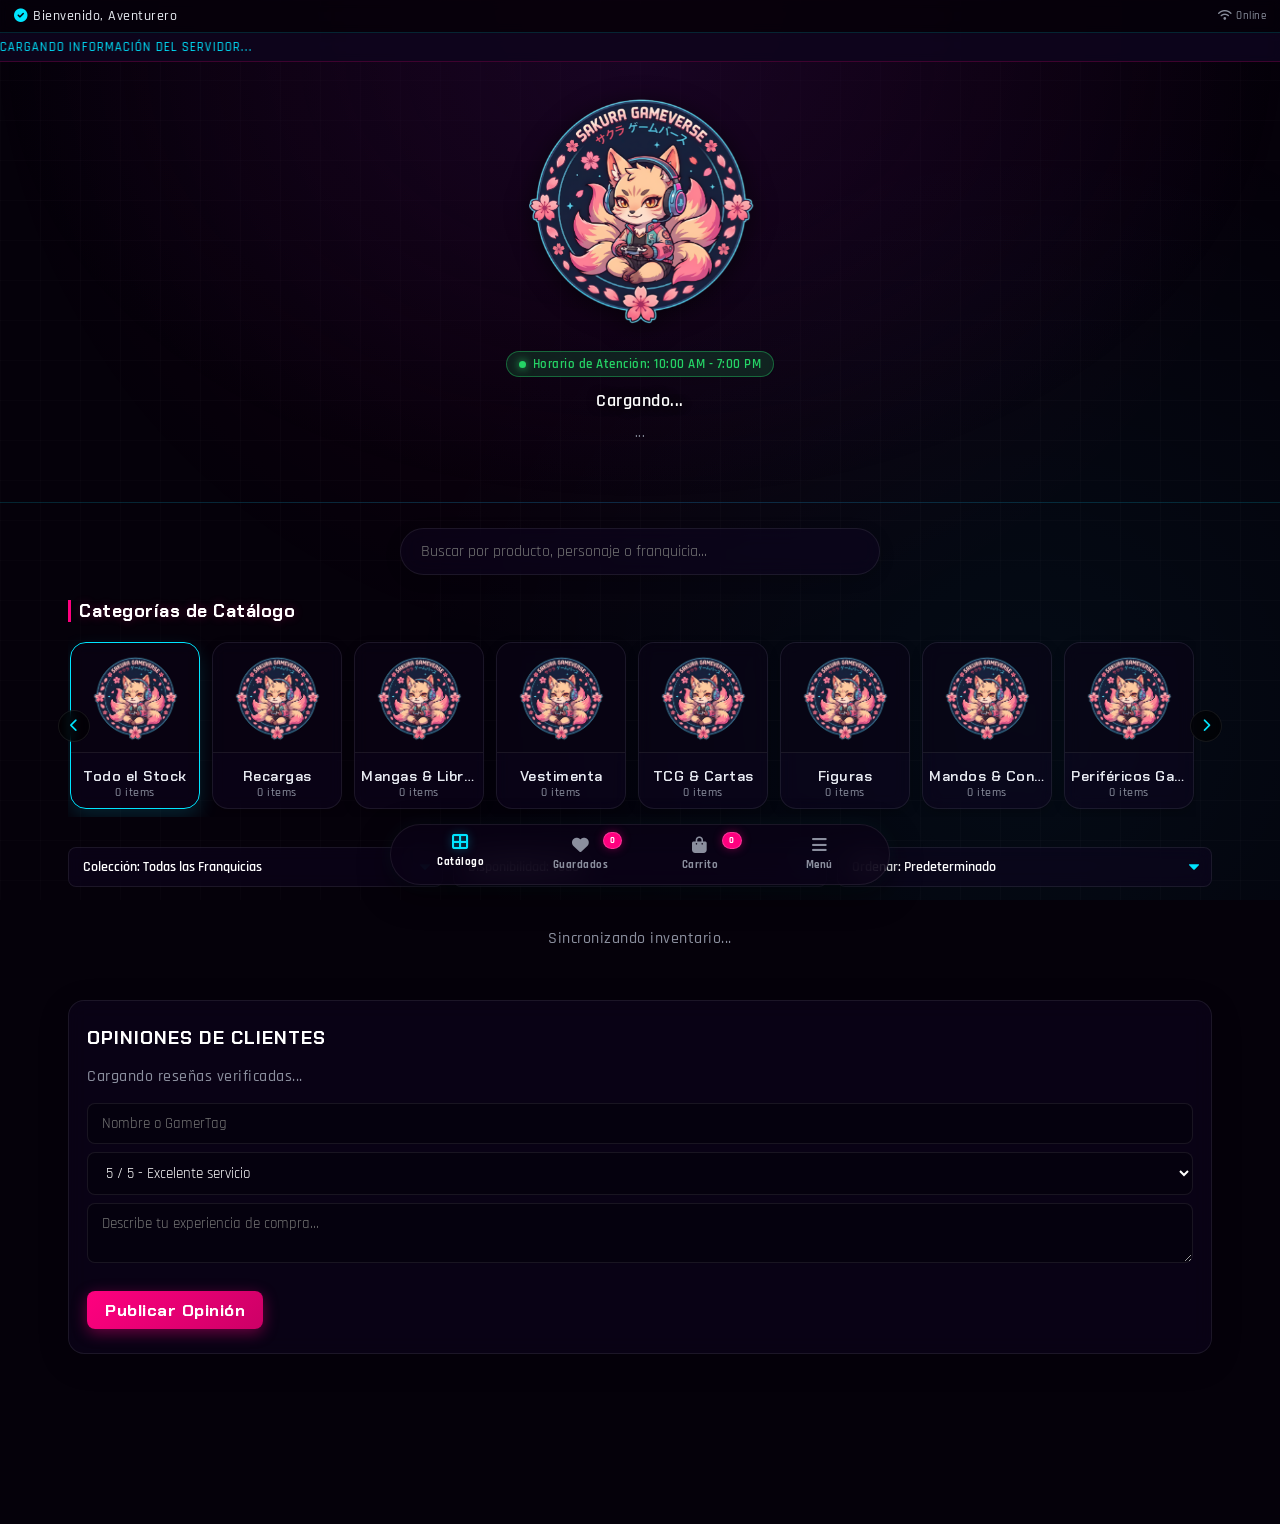
==== commit 541d8bc3: "Actualizar index.html" ====
--- a/index.html
+++ b/index.html
@@ -2,7 +2,7 @@
 <html lang="es">
 <head>
   <meta charset="UTF-8">
-  <meta name="viewport" content="width=device-width, initial-scale=1.0">
+  <meta name="viewport" content="width=device-width, initial-scale=1.0, maximum-scale=1.0, user-scalable=no">
   <title>Sakura Gameverse</title>
   
   <meta property="og:title" content="Sakura Gameverse">
@@ -69,6 +69,27 @@
 
     h1, h2, h3, h4 { font-family: 'Chakra Petch', sans-serif; text-transform: uppercase; letter-spacing: 1px; }
 
+    /* ====== EXPERIENCIA TÁCTIL Y PROTECCIÓN ====== */
+    button:active, .cat-card:active, .item-card-row:active, .nav-item:active, .btn-menu-opcion:active, .carrusel-btn:active {
+        transform: scale(0.94) !important;
+        transition: transform 0.05s ease;
+    }
+    .modal, .bottom-nav, .btn-comprar, .nav-item, .cat-card, .btn-menu-opcion, img, .carrusel-btn {
+        user-select: none; -webkit-user-select: none;
+        -webkit-tap-highlight-color: transparent;
+    }
+    /* ====== TEXTO FLOTANTE RPG ====== */
+    @keyframes floatUp {
+        0% { opacity: 1; transform: translate(-50%, -50%) scale(0.8); }
+        100% { opacity: 0; transform: translate(-50%, -150px) scale(1.4); }
+    }
+    .floating-text {
+        position: fixed; pointer-events: none; z-index: 9999;
+        font-family: 'Chakra Petch', sans-serif; font-size: 2.5em; font-weight: bold; 
+        text-shadow: 0 0 10px rgba(0,0,0,1), 0 4px 8px rgba(0,0,0,1);
+        animation: floatUp 1.5s ease-out forwards;
+    }
+
     @media (min-width: 768px) {
       ::-webkit-scrollbar { width: 6px; height: 6px; }
       ::-webkit-scrollbar-track { background: var(--bg-color); }
@@ -116,7 +137,7 @@
     .carrusel-track::-webkit-scrollbar { display: none; }
     
     .cat-card { flex: 0 0 auto; width: 130px; background: var(--glass-bg); backdrop-filter: blur(8px); border: 1px solid var(--glass-border); border-radius: var(--radius-md); overflow: hidden; cursor: pointer; transition: all 0.3s ease; will-change: transform; box-shadow: 0 4px 12px rgba(0,0,0,0.2); }
-    .cat-card:hover, .cat-card.activa { transform: translateY(-5px); border-color: var(--secondary-color); box-shadow: 0 8px 20px rgba(0, 229, 255, 0.15); }
+    .cat-card:hover, .cat-card.activa { border-color: var(--secondary-color); box-shadow: 0 8px 20px rgba(0, 229, 255, 0.15); }
     .cat-img { width: 100%; height: 110px; object-fit: contain; background: rgba(0, 0, 0, 0.2); border-bottom: 1px solid var(--glass-border); padding: 10px; }
     .cat-info { padding: 8px 6px; text-align: center; }
     .cat-title { font-family: 'Chakra Petch', sans-serif; font-size: 0.9em; font-weight: 600; white-space: nowrap; overflow: hidden; text-overflow: ellipsis; }
@@ -185,7 +206,7 @@
     .talla-select:focus, .recarga-input:focus, .sugerencia-input:focus, .cupon-input:focus { border-color: var(--secondary-color); box-shadow: 0 0 12px rgba(0, 229, 255, 0.15); background: rgba(17, 5, 36, 0.6); }
 
     .btn-comprar { background: linear-gradient(135deg, var(--primary-color), #cc0066); color: #fff; border: none; padding: 14px; font-family: 'Chakra Petch', sans-serif; font-size: 1.05em; font-weight: 700; border-radius: var(--radius-sm); cursor: pointer; width: 100%; margin-top: 14px; letter-spacing: 0.5px; transition: all 0.3s ease; position: relative; overflow: hidden; box-shadow: 0 4px 15px var(--primary-glow); }
-    .btn-comprar:hover:not(:disabled) { transform: translateY(-2px); box-shadow: 0 6px 20px var(--primary-glow), 0 0 10px var(--primary-color); }
+    .btn-comprar:hover:not(:disabled) { box-shadow: 0 6px 20px var(--primary-glow), 0 0 10px var(--primary-color); }
     .btn-comprar::after { content: ''; position: absolute; top: 0; left: -100%; width: 50%; height: 100%; background: linear-gradient(to right, transparent, rgba(255,255,255,0.3), transparent); transform: skewX(-20deg); transition: 0.5s; }
     .btn-comprar:hover::after { left: 150%; }
     .btn-comprar:disabled { filter: grayscale(100%); cursor: not-allowed; box-shadow: none; }
@@ -197,8 +218,7 @@
 
     .cupon-box { display: flex; gap: 8px; margin-bottom: 12px; }
     .btn-cupon { background: var(--secondary-color); color: #000; border: none; padding: 0 18px; border-radius: var(--radius-sm); font-family: 'Chakra Petch', sans-serif; font-weight: 700; cursor: pointer; box-shadow: 0 0 10px var(--secondary-glow); transition: all 0.2s ease; }
-    .btn-cupon:hover { transform: scale(1.05); }
-
+    
     .recibo-box { background: rgba(0,0,0,0.4); border: 1px dashed var(--glass-border); padding: 14px; border-radius: var(--radius-sm); font-family: monospace; font-size: 0.85em; margin-bottom: 14px; }
     .recibo-line { display: flex; justify-content: space-between; margin-bottom: 6px; }
 
@@ -227,7 +247,7 @@
     .menu-opciones-grid { display: grid; grid-template-columns: repeat(3, 1fr); gap: 12px; margin-top: 18px; }
     .btn-menu-opcion { display: flex; flex-direction: column; align-items: center; justify-content: center; background: rgba(0,0,0,0.3); border: 1px solid var(--glass-border); padding: 14px 8px; border-radius: var(--radius-sm); color: #fff; text-decoration: none; font-size: 0.75em; font-weight: 600; cursor: pointer; transition: all 0.2s ease; }
     .btn-menu-opcion i { font-size: 1.8em; margin-bottom: 8px; }
-    .btn-menu-opcion:hover { border-color: var(--secondary-color); background: rgba(0, 229, 255, 0.05); transform: translateY(-2px); }
+    .btn-menu-opcion:hover { border-color: var(--secondary-color); background: rgba(0, 229, 255, 0.05); }
 
     .reviews-section, .info-section { background: var(--glass-bg); backdrop-filter: blur(10px); margin-top: 35px; padding: 24px 18px; border-radius: var(--radius-md); border: 1px solid var(--glass-border); box-shadow: 0 8px 32px rgba(0,0,0,0.15); }
     .review-card { background: rgba(0,0,0,0.3); padding: 14px; border-radius: var(--radius-sm); margin-bottom: 12px; border: 1px solid var(--glass-border); }
@@ -462,6 +482,12 @@
       <button class="btn-comprar" style="margin-top:0; background: rgba(255, 51, 102, 0.1); border: 1px solid #ff3366; color: #ff3366; box-shadow:none;" onclick="entrarMazmorra('dificil')">
         🐉 Torre del Dragón (Dificultad Brutal)
       </button>
+    </div>
+
+    <!-- RANKING DE JUGADORES (SALÓN DE LA FAMA) -->
+    <h4 style="color: #00e5ff; margin-top: 20px; margin-bottom: 10px; border-top: 1px solid rgba(255,255,255,0.1); padding-top: 15px;"><i class="fas fa-trophy"></i> Salón de la Fama</h4>
+    <div id="rankingGremioContainer" style="text-align: left; background: rgba(0,0,0,0.3); border-radius: var(--radius-sm); border: 1px solid var(--glass-border); padding: 10px;">
+       <p style="color: var(--text-muted); font-size: 0.85em; text-align: center;"><i class="fas fa-spinner fa-spin"></i> Cargando leyendas...</p>
     </div>
   </div>
 </div>
@@ -773,7 +799,7 @@
 
 <script type="module">
   import { initializeApp } from "https://www.gstatic.com/firebasejs/11.0.1/firebase-app.js";
-  import { getFirestore, collection, getDocs, orderBy, query, doc, getDoc, setDoc, addDoc, where, onSnapshot } from "https://www.gstatic.com/firebasejs/11.0.1/firebase-firestore.js";
+  import { getFirestore, collection, getDocs, orderBy, query, doc, getDoc, setDoc, addDoc, where, onSnapshot, limit } from "https://www.gstatic.com/firebasejs/11.0.1/firebase-firestore.js";
   import { getAuth, signInWithEmailAndPassword, createUserWithEmailAndPassword, onAuthStateChanged, signOut } from "https://www.gstatic.com/firebasejs/11.0.1/firebase-auth.js";
 
   const firebaseConfig = {
@@ -800,6 +826,7 @@
   let modoGachaActual = 'waifus'; 
   let currentUserUid = null;
   let escuchadorRumble = null;
+  let rankingCargado = false;
 
   let gamerProfile = JSON.parse(localStorage.getItem('sakura_gamer_profile')) || { 
     tag: "GamerOtaku_VE", 
@@ -823,6 +850,24 @@
   let carrito = JSON.parse(localStorage.getItem('sakura_carrito')) || [];
   let favoritos = JSON.parse(localStorage.getItem('sakura_favoritos')) || [];
   let rpgObjetosGlobal = [];
+
+  // ====== HISTORIAL Y NAVEGACIÓN (BOTÓN ATRÁS DEL TELÉFONO) ======
+  function pushModalState() { history.pushState({ modalAbierto: true }, null, ""); }
+  window.addEventListener("popstate", function(event) {
+      document.querySelectorAll('.modal').forEach(m => m.style.display = 'none');
+  });
+
+  // ====== DAÑO FLOTANTE (RPG TOUCH) ======
+  window.mostrarTextoFlotante = function(texto, color) {
+      let el = document.createElement('div');
+      el.className = 'floating-text';
+      el.style.color = color;
+      el.style.left = '50%';
+      el.style.top = '40%';
+      el.innerHTML = texto;
+      document.body.appendChild(el);
+      setTimeout(() => el.remove(), 1500);
+  };
 
   async function cargarCMSyGacha() {
     try {
@@ -882,6 +927,7 @@
   };
 
   window.abrirGachaModal = function() {
+      pushModalState();
       reproducirSonido();
       document.getElementById('lblSaldoGacha').innerText = gamerProfile.tokens || 0;
       document.getElementById('modalGacha').style.display = 'flex';
@@ -1064,7 +1110,7 @@
     }
   });
 
-  window.abrirCloudSaveModal = function() { reproducirSonido(); document.getElementById('authErrorMsg').style.display = 'none'; document.getElementById('modalCloudSave').style.display = 'flex'; };
+  window.abrirCloudSaveModal = function() { pushModalState(); reproducirSonido(); document.getElementById('authErrorMsg').style.display = 'none'; document.getElementById('modalCloudSave').style.display = 'flex'; };
   window.cerrarCloudSaveModal = function() { document.getElementById('modalCloudSave').style.display = 'none'; };
 
   window.registrarCloud = async function() {
@@ -1291,6 +1337,7 @@
   window.cargarMasProductos = function() { reproducirSonido(); limiteActual += 12; aplicarFiltrosGlobales(); };
 
   window.abrirModalPorId = function(prodId) {
+    pushModalState();
     reproducirSonido(); const prod = productosNubeGlobal.find(p => p.id === prodId); if (!prod) return;
     const fotosArray = (prod.fotos && prod.fotos.length > 0) ? prod.fotos : ['logo.webp?v=2'];
     const esRecarga = prod.categoria === 'recargas'; const esAgotado = (prod.stock !== undefined && prod.stock <= 0) && !esRecarga;
@@ -1325,6 +1372,7 @@
   };
 
   window.abrirRastreoModal = function() {
+      pushModalState();
       reproducirSonido(); document.getElementById('modalRastreo').style.display = 'flex';
       document.getElementById('resultadoRastreo').innerHTML = "<p style='color: var(--text-muted); text-align: center; margin: 0; font-size: 0.85em;'>Tu estado de cuenta aparecerá aquí.</p>";
       document.getElementById('inputRastreoTlf').value = "";
@@ -1432,6 +1480,7 @@
   };
 
   window.abrirFavoritosModal = function() {
+      pushModalState();
       reproducirSonido(); let cont = document.getElementById('listaFavoritosDetalle'); cont.innerHTML = "";
       if (favoritos.length === 0) { cont.innerHTML = "<p style='color:var(--text-muted); text-align:center;'>No tienes artículos guardados.</p>"; } 
       else {
@@ -1454,6 +1503,7 @@
   window.activarEasterEggLogo = function() { reproducirSonido(); try{ confetti({ particleCount: 50, spread: 60, origin: { y: 0.3 } }); }catch(e){ console.warn("Aviso Confetti:", e); } };
   
   window.abrirCofreModal = function() { 
+      pushModalState();
       reproducirSonido(); 
       document.getElementById('cofreResultado').innerText = `Cofre disponible (+50 XP y +${ajustesWebGlobal.tokensCofre} Tokens)`;
       document.getElementById('modalCofreDiario').style.display = 'flex'; 
@@ -1468,11 +1518,12 @@
     gamerProfile.tokens = (gamerProfile.tokens || 0) + tokensGanados; 
     localStorage.setItem('sakura_ultimo_cofre', hoy); 
     document.getElementById('cofreResultado').innerText = `¡Ganaste 50 XP y ${tokensGanados} Tokens!`;
+    mostrarTextoFlotante('+50 XP', '#25d366');
     try{ confetti({ particleCount: 100, spread: 70, origin: { y: 0.6 } }); }catch(e){ console.warn("Aviso Confetti:", e); } 
     window.guardarProgresoLocalRPG();
   };
 
-  window.abrirTemasModal = function() { reproducirSonido(); document.getElementById('modalTemas').style.display = 'flex'; };
+  window.abrirTemasModal = function() { pushModalState(); reproducirSonido(); document.getElementById('modalTemas').style.display = 'flex'; };
   window.cerrarTemasModal = function() { document.getElementById('modalTemas').style.display = 'none'; };
   window.cambiarTema = function(tema) { reproducirSonido(); document.body.className = ''; if(tema) document.body.classList.add(tema); cerrarTemasModal(); };
   
@@ -1504,6 +1555,7 @@
   }
 
   window.abrirCarritoModal = function() {
+    pushModalState();
     reproducirSonido(); let tieneFisicos = carrito.some(i => !i.esRecarga); let tieneDigitales = carrito.some(i => i.esRecarga);
     pestanaCarritoActual = (tieneDigitales && !tieneFisicos) ? 'digital' : 'fisico';
     document.getElementById('tabBtnFisico').classList.toggle('activo', pestanaCarritoActual === 'fisico'); document.getElementById('tabBtnDigital').classList.toggle('activo', pestanaCarritoActual === 'digital');
@@ -1629,17 +1681,18 @@
     reproducirSonido(); window.open("https://wa.me/" + ajustesWebGlobal.whatsapp, '_blank'); cerrarMenuOpciones();
   };
 
-  window.abrirFaqModal = function() { reproducirSonido(); document.getElementById('modalFaq').style.display = 'flex'; };
+  window.abrirFaqModal = function() { pushModalState(); reproducirSonido(); document.getElementById('modalFaq').style.display = 'flex'; };
   window.cerrarFaqModal = function() { document.getElementById('modalFaq').style.display = 'none'; };
   
   window.abrirSugerenciaModal = function() {
+      pushModalState();
       reproducirSonido();
       let n = prompt("Ingresa tu GamerTag o Nombre:"); if(!n) return;
       let d = prompt("¿Qué coleccionable, figura o código te gustaría encargar?"); if(!d) return;
       window.open("https://wa.me/" + ajustesWebGlobal.whatsapp + "?text=" + encodeURIComponent(`*Búsqueda de Tesoro:*\nHola Sakura, soy ${n}. Me gustaría encargar/conseguir el siguiente artículo: ${d}`), '_blank');
   };
 
-  window.abrirMenuOpciones = function() { reproducirSonido(); document.getElementById('modalOpcionesMenu').style.display = 'flex'; };
+  window.abrirMenuOpciones = function() { pushModalState(); reproducirSonido(); document.getElementById('modalOpcionesMenu').style.display = 'flex'; };
   window.cerrarMenuOpciones = function() { document.getElementById('modalOpcionesMenu').style.display = 'none'; };
 
   function actualizarRangoSegunXP() {
@@ -1751,16 +1804,52 @@
   };
 
   window.abrirGamerProfileModal = function() { 
+      pushModalState();
       reproducirSonido(); 
       window.actualizarUiPerfil();
       document.getElementById('modalGamerProfile').style.display = 'flex'; 
   };
   window.cerrarGamerProfileModal = function() { document.getElementById('modalGamerProfile').style.display = 'none'; };
 
-  window.abrirGremioModal = function() { reproducirSonido(); window.verificarProfesion(); document.getElementById('modalGremio').style.display = 'flex'; };
+  window.abrirGremioModal = function() { 
+      pushModalState();
+      reproducirSonido(); 
+      window.verificarProfesion(); 
+      document.getElementById('modalGremio').style.display = 'flex'; 
+
+      // CARGAR EL RANKING EN VIVO DEL SALÓN DE LA FAMA
+      if(!rankingCargado) {
+          rankingCargado = true;
+          const qRanking = query(collection(db, "jugadores_cloud"), orderBy("profile.xp", "desc"), limit(5));
+          onSnapshot(qRanking, (snapshot) => {
+              let html = "";
+              let pos = 1;
+              snapshot.forEach(doc => {
+                  let d = doc.data().profile;
+                  let tag = d.tag || 'Aventurero';
+                  let xp = d.xp || 0;
+                  let rango = d.rango || 'Genin';
+                  let colorStr = pos === 1 ? '#ffaa00' : (pos === 2 ? '#b4becd' : (pos === 3 ? '#cd7f32' : '#8b8f9e'));
+                  let medalla = pos <= 3 ? `<i class="fas fa-medal" style="color:${colorStr}; font-size:1.2em;"></i>` : `<span style="color:${colorStr}; font-weight:bold; font-size:1.1em;">#${pos}</span>`;
+                  
+                  html += `
+                  <div style="display:flex; justify-content:space-between; align-items:center; padding: 8px 0; border-bottom: 1px solid rgba(255,255,255,0.05);">
+                      <div style="display:flex; align-items:center; gap:10px;">
+                          <div style="width: 20px; text-align:center;">${medalla}</div>
+                          <div><strong style="color:#fff;">${sanitizarHTML(tag)}</strong> <br><span style="font-size:0.75em; color:var(--text-muted); text-transform:uppercase;">[${rango}]</span></div>
+                      </div>
+                      <div style="color: var(--secondary-color); font-weight:bold; font-size: 1.1em;">${xp} XP</div>
+                  </div>`;
+                  pos++;
+              });
+              document.getElementById('rankingGremioContainer').innerHTML = html || "<p style='color:var(--text-muted); text-align:center;'>Aún no hay leyendas.</p>";
+          });
+      }
+  };
   window.cerrarGremioModal = function() { document.getElementById('modalGremio').style.display = 'none'; };
 
   window.abrirFraguaModal = function() { 
+    pushModalState();
     reproducirSonido();
     window.verificarProfesion();
     let cantMateriales = gamerProfile.inventario.filter(i => i.tipo === 'material').length;
@@ -1845,6 +1934,7 @@
     }
     localStorage.setItem(keyCooldown, ahora);
     gamerProfile.tokens += tokG; window.ganarXP(xpG); window.guardarProgresoLocalRPG();
+    mostrarTextoFlotante(`+${xpG} XP`, '#25d366');
     document.getElementById('rpgResultado').innerHTML = `<span style="color:var(--secondary-color);">${msj}</span><br><span style="color:#25d366;">+${xpG} XP | +${tokG} Tokens</span>`;
   };
 
@@ -1905,6 +1995,7 @@
         gamerProfile.tokens += Math.floor(recompensaXp / 10); 
         window.guardarProgresoLocalRPG();
         
+        mostrarTextoFlotante(`+${recompensaXp} XP`, '#25d366');
         log.innerHTML = `<span style="color: #25d366;"><i class="fas fa-check-circle"></i> ¡Expedición Exitosa en ${nombreZonas}!</span><br>Loot obtenido: <strong>${premioTxt}</strong><br><span style="font-size:0.85em; color:var(--text-muted);">+${recompensaXp} XP | +${Math.floor(recompensaXp / 10)} Tokens</span>`;
         try{ confetti({ particleCount: 70, spread: 60 }); }catch(e){} 
 
@@ -1914,13 +2005,14 @@
         if(gamerProfile.xp < 0) gamerProfile.xp = 0;
         window.guardarProgresoLocalRPG();
 
+        mostrarTextoFlotante(`-${xpPerdida} XP`, '#ff3366');
         log.innerHTML = `<span style="color: #ff3366;"><i class="fas fa-skull"></i> ¡Fuiste superado en ${nombreZonas}!</span><br><span style="font-size: 0.85em;">Apenas lograste escapar con vida. Perdiste <strong style="color:#ffaa00;">${xpPerdida} XP</strong>. ¡Mejora tu equipo en la Forja!</span>`; 
       }
     }, 2000);
   };
 
-  // RUMBLE ROYALE CON LIMPIEZA DE ESCUCHADOR
   window.abrirRumbleModal = async function() { 
+    pushModalState();
     reproducirSonido();
     document.getElementById('modalRumble').style.display = 'flex'; 
     
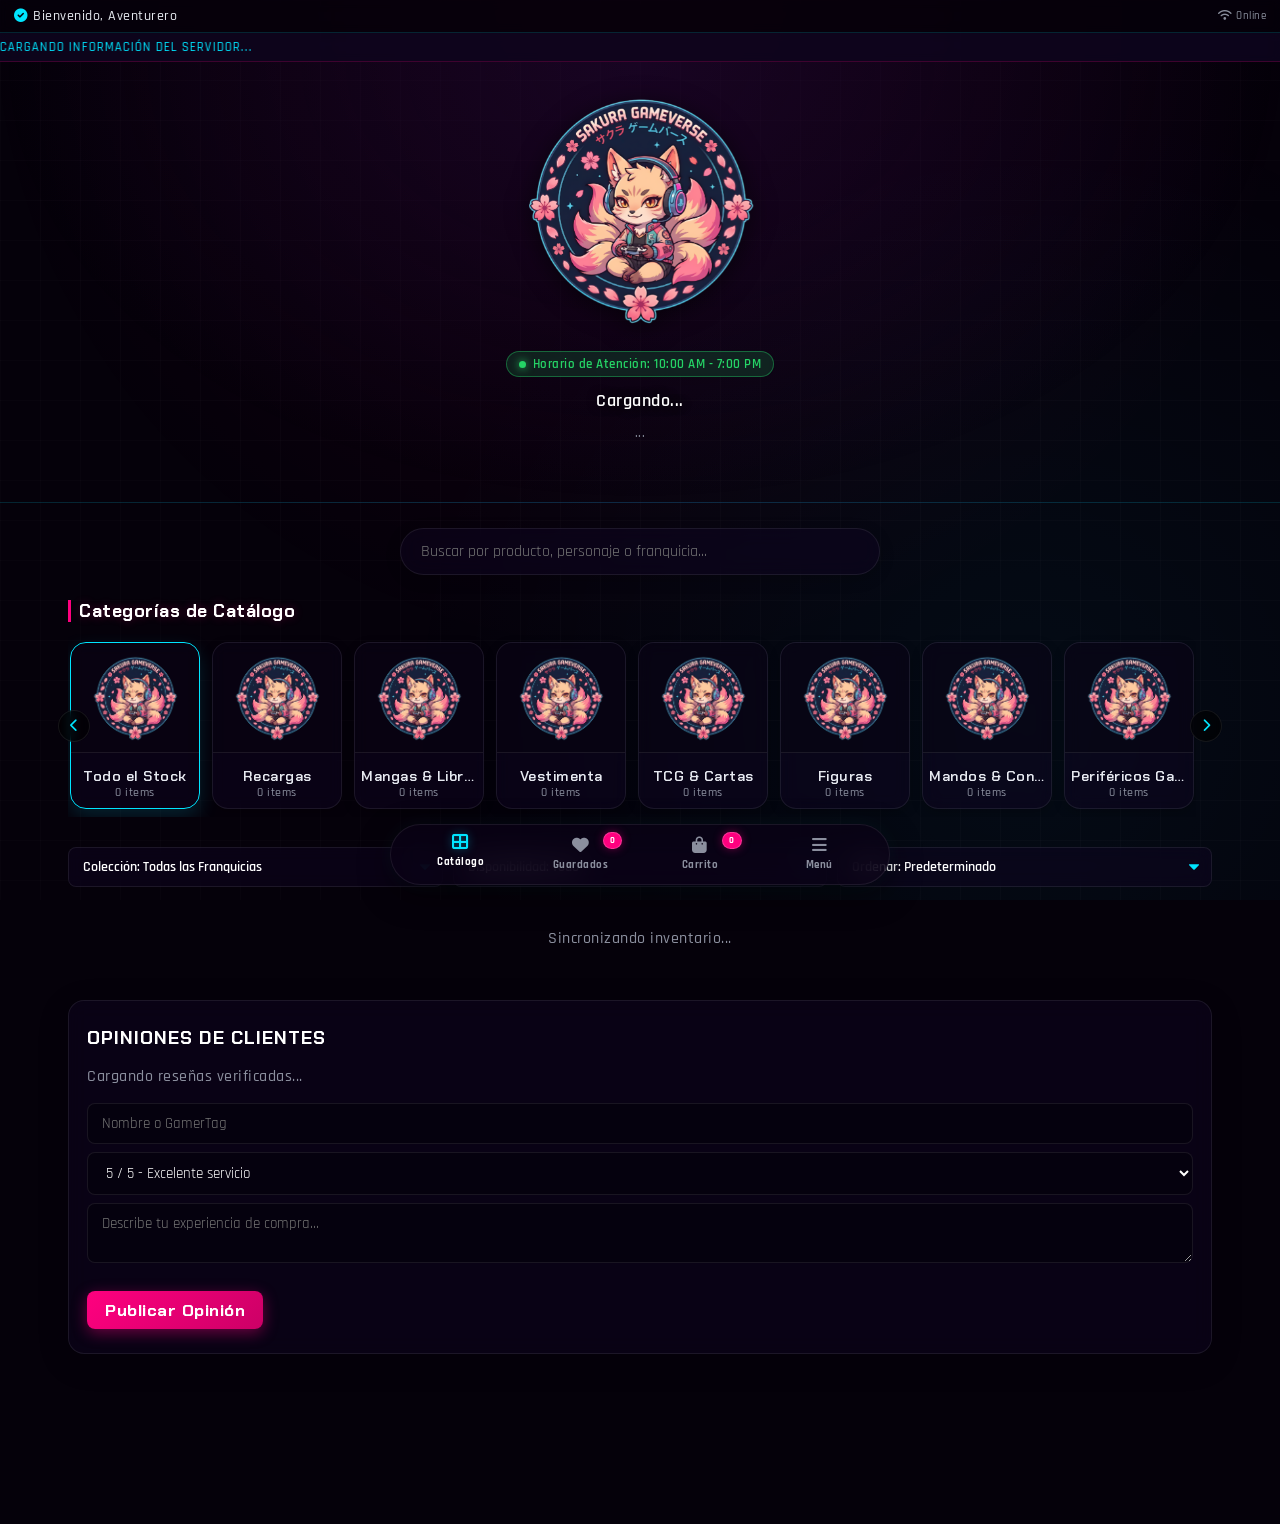
==== commit dbbf635f: "Actualizar index.html" ====
--- a/index.html
+++ b/index.html
@@ -2,7 +2,8 @@
 <html lang="es">
 <head>
   <meta charset="UTF-8">
-  <meta name="viewport" content="width=device-width, initial-scale=1.0, maximum-scale=1.0, user-scalable=no">
+  <!-- Viewport optimizado para mejor accesibilidad en móviles -->
+  <meta name="viewport" content="width=device-width, initial-scale=1.0">
   <title>Sakura Gameverse</title>
   
   <meta property="og:title" content="Sakura Gameverse">
@@ -26,274 +27,8 @@
   <link href="https://fonts.googleapis.com/css2?family=Chakra+Petch:wght@500;600;700&family=Rajdhani:wght@500;600;700&display=swap" rel="stylesheet">
   <script src="https://cdn.jsdelivr.net/npm/canvas-confetti@1.5.1/dist/confetti.browser.min.js"></script>
 
-  <style>
-    :root {
-      --bg-color: #05010a; 
-      --card-bg-solid: #110524;
-      --glass-bg: rgba(17, 5, 36, 0.45); 
-      --glass-border: rgba(255, 255, 255, 0.08); 
-      --glass-highlight: rgba(0, 229, 255, 0.2); 
-      --text-color: #e6e9f0;
-      --text-muted: #8b8f9e;
-      --primary-color: #ff007f;
-      --primary-glow: rgba(255, 0, 127, 0.4);
-      --secondary-color: #00e5ff;
-      --secondary-glow: rgba(0, 229, 255, 0.4);
-      --border-color: rgba(0, 229, 255, 0.16);
-      --radius-sm: 8px; 
-      --radius-md: 16px; 
-      --radius-pill: 50px; 
-    }
-
-    body.theme-rosa { --bg-color: #05010a; --glass-bg: rgba(17, 5, 36, 0.45); --primary-color: #ff007f; --secondary-color: #00e5ff; }
-    body.theme-azul { --bg-color: #01040a; --glass-bg: rgba(6, 21, 43, 0.45); --primary-color: #0099ff; --secondary-color: #00ffcc; }
-    body.theme-purpura { --bg-color: #08010f; --glass-bg: rgba(27, 7, 44, 0.45); --primary-color: #b000ff; --secondary-color: #ff00c8; }
-    body.theme-overdrive { --bg-color: #0a0100; --glass-bg: rgba(41, 10, 3, 0.45); --primary-color: #ff5500; --secondary-color: #ffaa00; }
-
-    * { box-sizing: border-box; }
-
-    body {
-      margin: 0; background-color: var(--bg-color); color: var(--text-color);
-      font-family: 'Rajdhani', sans-serif; font-size: 16px; font-weight: 500; letter-spacing: 0.5px;
-      overflow-x: hidden; padding-bottom: 90px; 
-    }
-
-    body::before {
-      content: ""; position: fixed; top: 0; left: 0; width: 100%; height: 100%;
-      background: radial-gradient(circle at 50% 0%, rgba(255, 0, 127, 0.08) 0%, transparent 60%),
-                  radial-gradient(circle at 80% 80%, rgba(0, 229, 255, 0.05) 0%, transparent 50%),
-                  linear-gradient(rgba(255,255,255,0.015) 1px, transparent 1px),
-                  linear-gradient(90deg, rgba(255,255,255,0.015) 1px, transparent 1px);
-      background-size: 100% 100%, 100% 100%, 40px 40px, 40px 40px; pointer-events: none; z-index: -1; will-change: transform;
-    }
-
-    h1, h2, h3, h4 { font-family: 'Chakra Petch', sans-serif; text-transform: uppercase; letter-spacing: 1px; }
-
-    /* ====== EXPERIENCIA TÁCTIL Y PROTECCIÓN ====== */
-    button:active, .cat-card:active, .item-card-row:active, .nav-item:active, .btn-menu-opcion:active, .carrusel-btn:active {
-        transform: scale(0.94) !important;
-        transition: transform 0.05s ease;
-    }
-    .modal, .bottom-nav, .btn-comprar, .nav-item, .cat-card, .btn-menu-opcion, img, .carrusel-btn {
-        user-select: none; -webkit-user-select: none;
-        -webkit-tap-highlight-color: transparent;
-    }
-    /* ====== TEXTO FLOTANTE RPG ====== */
-    @keyframes floatUp {
-        0% { opacity: 1; transform: translate(-50%, -50%) scale(0.8); }
-        100% { opacity: 0; transform: translate(-50%, -150px) scale(1.4); }
-    }
-    .floating-text {
-        position: fixed; pointer-events: none; z-index: 9999;
-        font-family: 'Chakra Petch', sans-serif; font-size: 2.5em; font-weight: bold; 
-        text-shadow: 0 0 10px rgba(0,0,0,1), 0 4px 8px rgba(0,0,0,1);
-        animation: floatUp 1.5s ease-out forwards;
-    }
-
-    @media (min-width: 768px) {
-      ::-webkit-scrollbar { width: 6px; height: 6px; }
-      ::-webkit-scrollbar-track { background: var(--bg-color); }
-      ::-webkit-scrollbar-thumb { background: rgba(0, 229, 255, 0.3); border-radius: var(--radius-sm); }
-      ::-webkit-scrollbar-thumb:hover { background: var(--primary-color); }
-    }
-
-    .top-bar-notice { background: rgba(5, 1, 10, 0.8); backdrop-filter: blur(5px); border-bottom: 1px solid var(--border-color); padding: 7px 14px; font-size: 0.85em; display: flex; justify-content: space-between; align-items: center; position: relative; z-index: 10; }
-    .ticker-bar { background: rgba(14, 5, 32, 0.8); backdrop-filter: blur(5px); border-bottom: 1px solid rgba(255, 0, 127, 0.2); color: var(--secondary-color); font-size: 0.8em; text-transform: uppercase; letter-spacing: 1px; padding: 6px 0; overflow: hidden; white-space: nowrap; position: relative; z-index: 9; transform: translateZ(0); }
-    .ticker-content { display: inline-block; animation: ticker-slide 22s linear infinite; will-change: transform; }
-    @keyframes ticker-slide { 0% { transform: translateX(100%); } 100% { transform: translateX(-100%); } }
-
-    .hero-banner { background: radial-gradient(ellipse at top, rgba(26, 8, 51, 0.5) 0%, transparent 70%); text-align: center; padding: 25px 20px; border-bottom: 1px solid var(--border-color); position: relative; z-index: 2; }
-    .hero-logo { width: 100%; max-width: 250px; height: auto; margin-bottom: 15px; cursor: pointer; transition: transform 0.3s cubic-bezier(0.25, 0.8, 0.25, 1), filter 0.3s ease; filter: drop-shadow(0 4px 12px rgba(0,0,0,0.6)); animation: logo-float 4s infinite ease-in-out; will-change: transform, filter; }
-    .hero-logo:hover { transform: scale(1.08) translateY(-5px); filter: drop-shadow(0 0 15px var(--primary-color)) drop-shadow(0 0 30px var(--secondary-color)); animation: none; }
-    @keyframes logo-float { 0% { transform: translateY(0px); } 50% { transform: translateY(-4px); } 100% { transform: translateY(0px); } }
-
-    .hero-title { font-size: 1.15em; color: #fff; margin-bottom: 12px; font-weight: 600; text-shadow: 0 0 10px rgba(0,0,0,0.8); }
-
-    .store-status-badge { display: inline-flex; align-items: center; gap: 7px; background: rgba(37, 211, 102, 0.15); backdrop-filter: blur(4px); border: 1px solid rgba(37, 211, 102, 0.4); padding: 4px 12px; border-radius: var(--radius-pill); font-size: 0.8em; font-weight: 600; color: #25d366; margin-bottom: 12px; }
-    .status-dot { width: 7px; height: 7px; background-color: #25D366; border-radius: 50%; box-shadow: 0 0 8px #25D366; }
-
-    .banner-slider-container { position: relative; width: 100%; max-width: 800px; margin: 18px auto 0 auto; border-radius: var(--radius-md); overflow: hidden; aspect-ratio: 16/9; background: #000; border: 1px solid var(--glass-border); box-shadow: 0 10px 30px rgba(0,0,0,0.5); display: none; }
-    .banner-slide { position: absolute; top: 0; left: 0; width: 100%; height: 100%; object-fit: cover; opacity: 0; transition: opacity 0.5s ease-in-out; cursor: pointer; will-change: opacity; }
-    .banner-slide.active { opacity: 1; z-index: 2; }
-    
-    .banner-control-btn { position: absolute; top: 50%; transform: translateY(-50%); background: rgba(0, 0, 0, 0.4); backdrop-filter: blur(8px); color: var(--secondary-color); border: 1px solid var(--glass-border); border-radius: 50%; width: 36px; height: 36px; display: flex; align-items: center; justify-content: center; cursor: pointer; z-index: 10; transition: all 0.2s ease; }
-    .banner-control-btn:hover { background: rgba(0, 229, 255, 0.2); color: #fff; box-shadow: 0 0 15px var(--secondary-color); }
-    .banner-prev { left: 10px; } .banner-next { right: 10px; }
-    
-    .banner-dots { position: absolute; bottom: 10px; right: 15px; display: flex; gap: 5px; z-index: 10; background: rgba(0, 0, 0, 0.4); backdrop-filter: blur(4px); padding: 4px 8px; border-radius: var(--radius-pill); }
-    .banner-dot { width: 6px; height: 6px; background: rgba(255, 255, 255, 0.3); border-radius: var(--radius-pill); cursor: pointer; transition: all 0.3s ease; }
-    .banner-dot.active { background: var(--secondary-color); width: 14px; box-shadow: 0 0 8px var(--secondary-color); }
-
-    .container { padding: 25px 18px 80px 18px; max-width: 1180px; margin: 0 auto; position: relative; z-index: 2; }
-
-    .search-box { margin-bottom: 25px; display: flex; justify-content: center; }
-    .search-input { background: var(--glass-bg); backdrop-filter: blur(10px); border: 1px solid var(--glass-border); color: #fff; padding: 12px 20px; width: 100%; max-width: 480px; border-radius: var(--radius-pill); font-family: 'Rajdhani', sans-serif; font-size: 1em; outline: none; transition: all 0.3s ease; box-shadow: 0 4px 15px rgba(0,0,0,0.2); }
-    .search-input:focus { border-color: var(--secondary-color); box-shadow: 0 0 20px rgba(0, 229, 255, 0.2); background: rgba(17, 5, 36, 0.7); }
-
-    .categorias-visuales-section { margin-bottom: 30px; }
-    .categorias-visuales-header { font-family: 'Chakra Petch', sans-serif; font-size: 1.1em; font-weight: 700; color: #fff; margin-bottom: 12px; border-left: 3px solid var(--primary-color); padding-left: 8px; text-shadow: 0 0 10px rgba(255,0,127,0.3); }
-    .carrusel-wrapper { position: relative; display: flex; align-items: center; }
-    .carrusel-track { display: flex; gap: 12px; overflow-x: auto; scroll-behavior: smooth; scrollbar-width: none; padding: 8px 2px; -webkit-overflow-scrolling: touch; }
-    .carrusel-track::-webkit-scrollbar { display: none; }
-    
-    .cat-card { flex: 0 0 auto; width: 130px; background: var(--glass-bg); backdrop-filter: blur(8px); border: 1px solid var(--glass-border); border-radius: var(--radius-md); overflow: hidden; cursor: pointer; transition: all 0.3s ease; will-change: transform; box-shadow: 0 4px 12px rgba(0,0,0,0.2); }
-    .cat-card:hover, .cat-card.activa { border-color: var(--secondary-color); box-shadow: 0 8px 20px rgba(0, 229, 255, 0.15); }
-    .cat-img { width: 100%; height: 110px; object-fit: contain; background: rgba(0, 0, 0, 0.2); border-bottom: 1px solid var(--glass-border); padding: 10px; }
-    .cat-info { padding: 8px 6px; text-align: center; }
-    .cat-title { font-family: 'Chakra Petch', sans-serif; font-size: 0.9em; font-weight: 600; white-space: nowrap; overflow: hidden; text-overflow: ellipsis; }
-    .cat-count { font-size: 0.75em; color: var(--text-muted); }
-    
-    .carrusel-arrow { position: absolute; top: 50%; transform: translateY(-50%); background: rgba(0, 0, 0, 0.6); backdrop-filter: blur(4px); color: var(--secondary-color); border: 1px solid var(--glass-border); width: 32px; height: 32px; border-radius: 50%; display: flex; align-items: center; justify-content: center; cursor: pointer; z-index: 10; transition: all 0.2s ease; }
-    .carrusel-arrow:hover { background: var(--secondary-color); color: #000; box-shadow: 0 0 10px var(--secondary-color); }
-    .arrow-prev { left: -10px; } .arrow-next { right: -10px; }
-
-    .controles-superiores { margin-bottom: 25px; }
-    .panel-controles-avanzados { display: grid; grid-template-columns: repeat(auto-fit, minmax(200px, 1fr)); gap: 10px; }
-    .ordenar-select { background: var(--glass-bg); backdrop-filter: blur(8px); border: 1px solid var(--glass-border); color: #fff; padding: 10px 14px; border-radius: var(--radius-sm); font-family: 'Rajdhani', sans-serif; font-weight: 600; font-size: 0.9em; cursor: pointer; outline: none; transition: all 0.3s ease; appearance: none; background-image: url("data:image/svg+xml;charset=US-ASCII,%3Csvg%20xmlns%3D%22http%3A%2F%2Fwww.w3.org%2F2000%2Fsvg%22%20width%3D%22292.4%22%20height%3D%22292.4%22%3E%3Cpath%20fill%3D%22%2300e5ff%22%20d%3D%22M287%2069.4a17.6%2017.6%200%200%200-13-5.4H18.4c-5%200-9.3%201.8-12.9%205.4A17.6%2017.6%200%200%200%200%2082.2c0%205%201.8%209.3%205.4%2012.9l128%20127.9c3.6%203.6%207.8%205.4%2012.8%205.4s9.2-1.8%2012.8-5.4L287%2095c3.5-3.5%205.4-7.8%205.4-12.8%200-5-1.9-9.2-5.5-12.8z%22%2F%3E%3C%2Fsvg%3E"); background-repeat: no-repeat; background-position: right 12px top 50%; background-size: 10px auto; }
-    .ordenar-select:focus { border-color: var(--secondary-color); background: rgba(17, 5, 36, 0.8); }
-
-    .grid { display: grid; grid-template-columns: repeat(auto-fill, minmax(230px, 1fr)); gap: 18px; }
-    
-    .card { background: var(--glass-bg); backdrop-filter: blur(12px); -webkit-backdrop-filter: blur(12px); border: 1px solid var(--glass-border); border-radius: var(--radius-md); padding: 12px; text-align: left; position: relative; cursor: pointer; transition: all 0.3s cubic-bezier(0.25, 0.8, 0.25, 1); will-change: transform; box-shadow: 0 8px 32px rgba(0, 0, 0, 0.2); }
-    .card:hover { background: rgba(25, 9, 51, 0.55); border-color: var(--secondary-color); transform: translateY(-6px); box-shadow: 0 12px 40px rgba(0, 229, 255, 0.15); }
-    .card.agotado { filter: grayscale(100%); opacity: 0.75; border-color: rgba(255, 51, 102, 0.4); }
-    .card.agotado:hover { filter: grayscale(80%); transform: translateY(-2px); box-shadow: 0 8px 20px rgba(255, 51, 102, 0.15); }
-    
-    .card-img-container { position: relative; width: 100%; height: 220px; background: rgba(0, 0, 0, 0.4); border-radius: var(--radius-sm); margin-bottom: 12px; overflow: hidden; border: 1px solid rgba(255,255,255,0.03); }
-    .card-img-container img { width: 100%; height: 100%; object-fit: contain; display: none; }
-    .card-img-container img.activa { display: block; animation: fadeImg 0.3s ease; }
-    @keyframes fadeImg { from { opacity: 0.5; } to { opacity: 1; } }
-    
-    .carrusel-btn { position: absolute; top: 50%; transform: translateY(-50%); background: rgba(0, 0, 0, 0.5); backdrop-filter: blur(4px); color: var(--secondary-color); border: 1px solid var(--glass-border); border-radius: 50%; width: 28px; height: 28px; display: flex; align-items: center; justify-content: center; cursor: pointer; font-size: 0.75em; z-index: 4; transition: all 0.2s ease; }
-    .carrusel-btn:hover { background: var(--secondary-color); color: #000; }
-    .carrusel-prev { left: 6px; } .carrusel-next { right: 6px; }
-    
-    .card-title { font-family: 'Chakra Petch', sans-serif; font-size: 1.05em; font-weight: 600; color: #fff; margin-bottom: 6px; white-space: nowrap; overflow: hidden; text-overflow: ellipsis; text-shadow: 0 2px 4px rgba(0,0,0,0.5); }
-    .precio-container { display: flex; align-items: baseline; gap: 8px; }
-    .card-price { font-size: 1.3em; font-weight: 700; color: var(--secondary-color); text-shadow: 0 0 10px rgba(0, 229, 255, 0.3); }
-    
-    .badge-estado { position: absolute; top: 10px; right: 10px; padding: 4px 10px; font-size: 0.7em; font-weight: 700; letter-spacing: 0.5px; border-radius: var(--radius-pill); text-transform: uppercase; z-index: 3; backdrop-filter: blur(4px); box-shadow: 0 2px 10px rgba(0,0,0,0.3); }
-    .badge-stock { background: rgba(0, 229, 255, 0.85); color: #000; }
-    .badge-encargo { background: rgba(255, 0, 127, 0.85); color: #fff; }
-    .badge-digital { background: rgba(37, 211, 102, 0.85); color: #000; }
-    .badge-agotado { background: rgba(255, 51, 102, 0.95); color: #fff; border: 1px solid #ff3366; }
-    
-    .btn-fav-card { position: absolute; top: 10px; left: 10px; background: rgba(0, 0, 0, 0.5); backdrop-filter: blur(4px); border: 1px solid var(--glass-border); color: var(--text-muted); width: 32px; height: 32px; border-radius: 50%; display: flex; align-items: center; justify-content: center; cursor: pointer; z-index: 3; transition: all 0.3s ease; }
-    .btn-fav-card:hover { color: #ff3366; border-color: rgba(255, 51, 102, 0.5); transform: scale(1.1); }
-    .btn-fav-card.favorito { color: #ff3366; background: rgba(255, 51, 102, 0.15); border-color: #ff3366; }
-
-    .cart-tabs { display: flex; gap: 6px; margin-bottom: 15px; background: rgba(0,0,0,0.3); padding: 5px; border: 1px solid var(--glass-border); border-radius: var(--radius-pill); }
-    .cart-tab-btn { flex: 1; background: transparent; color: var(--text-muted); border: none; padding: 10px 10px; border-radius: var(--radius-pill); font-family: 'Chakra Petch', sans-serif; font-size: 0.82em; font-weight: 700; cursor: pointer; transition: all 0.3s ease; }
-    .cart-tab-btn.activo { background: var(--secondary-color); color: #000; box-shadow: 0 0 10px rgba(0, 229, 255, 0.4); }
-
-    .modal { display: none; position: fixed; top: 0; left: 0; width: 100%; height: 100%; background: rgba(2, 0, 6, 0.75); z-index: 2000; justify-content: center; align-items: center; backdrop-filter: blur(8px); -webkit-backdrop-filter: blur(8px); }
-    .modal-content { background: rgba(14, 4, 31, 0.85); backdrop-filter: blur(16px); -webkit-backdrop-filter: blur(16px); padding: 24px; border-radius: var(--radius-md); text-align: left; max-width: 95%; width: 440px; border: 1px solid var(--glass-border); box-shadow: 0 15px 50px rgba(0,0,0,0.6), inset 0 0 20px rgba(255,255,255,0.02); position: relative; max-height: calc(100vh - 100px); overflow-y: auto; animation: modalSlideUp 0.4s cubic-bezier(0.175, 0.885, 0.32, 1.275); }
-    @keyframes modalSlideUp { from { transform: translateY(40px) scale(0.95); opacity: 0; } to { transform: translateY(0) scale(1); opacity: 1; } }
-    
-    .cerrar-modal { position: absolute; top: 12px; right: 14px; font-size: 24px; color: var(--text-muted); cursor: pointer; background: rgba(0,0,0,0.3); border: 1px solid transparent; width: 32px; height: 32px; border-radius: 50%; display: flex; align-items: center; justify-content: center; transition: all 0.2s ease; }
-    .cerrar-modal:hover { color: #fff; background: rgba(255, 51, 102, 0.2); border-color: #ff3366; }
-    
-    .breadcrumbs { font-size: 0.8em; color: var(--text-muted); margin-bottom: 10px; }
-    .breadcrumbs span { color: var(--secondary-color); text-shadow: 0 0 5px rgba(0,229,255,0.3); }
-    
-    .modal-img { width: 100%; max-height: 320px; object-fit: contain; background: rgba(0,0,0,0.4); border-radius: var(--radius-sm); margin-bottom: 12px; border: 1px solid var(--glass-border); box-shadow: inset 0 0 15px rgba(0,0,0,0.5); }
-    .modal-tag-info { display: inline-block; background: rgba(0, 229, 255, 0.1); border: 1px solid rgba(0, 229, 255, 0.3); color: var(--secondary-color); padding: 4px 10px; border-radius: var(--radius-pill); font-size: 0.75em; font-weight: 700; margin-bottom: 10px; box-shadow: 0 0 10px rgba(0, 229, 255, 0.1); }
-    .modal-miniaturas { display: flex; gap: 8px; margin-bottom: 16px; overflow-x: auto; padding-bottom: 4px; }
-    .modal-mini-img { width: 65px; height: 65px; object-fit: cover; border-radius: var(--radius-sm); cursor: pointer; border: 2px solid transparent; opacity: 0.5; transition: all 0.2s ease; }
-    .modal-mini-img.activo { opacity: 1; border-color: var(--secondary-color); transform: scale(1.05); }
-
-    .talla-select, .recarga-input, .sugerencia-input, .cupon-input { background: rgba(0,0,0,0.3); border: 1px solid var(--glass-border); color: #fff; padding: 10px 14px; border-radius: var(--radius-sm); width: 100%; font-family: 'Rajdhani', sans-serif; font-size: 0.95em; outline: none; transition: all 0.3s ease; }
-    .talla-select:focus, .recarga-input:focus, .sugerencia-input:focus, .cupon-input:focus { border-color: var(--secondary-color); box-shadow: 0 0 12px rgba(0, 229, 255, 0.15); background: rgba(17, 5, 36, 0.6); }
-
-    .btn-comprar { background: linear-gradient(135deg, var(--primary-color), #cc0066); color: #fff; border: none; padding: 14px; font-family: 'Chakra Petch', sans-serif; font-size: 1.05em; font-weight: 700; border-radius: var(--radius-sm); cursor: pointer; width: 100%; margin-top: 14px; letter-spacing: 0.5px; transition: all 0.3s ease; position: relative; overflow: hidden; box-shadow: 0 4px 15px var(--primary-glow); }
-    .btn-comprar:hover:not(:disabled) { box-shadow: 0 6px 20px var(--primary-glow), 0 0 10px var(--primary-color); }
-    .btn-comprar::after { content: ''; position: absolute; top: 0; left: -100%; width: 50%; height: 100%; background: linear-gradient(to right, transparent, rgba(255,255,255,0.3), transparent); transform: skewX(-20deg); transition: 0.5s; }
-    .btn-comprar:hover::after { left: 150%; }
-    .btn-comprar:disabled { filter: grayscale(100%); cursor: not-allowed; box-shadow: none; }
-    
-    .btn-instalar { background: linear-gradient(135deg, #25D366, #00e5ff); color: #000; box-shadow: 0 4px 15px rgba(37, 211, 102, 0.4); }
-
-    .btn-compartir { background: rgba(37, 211, 102, 0.05); backdrop-filter: blur(4px); color: #25d366; border: 1px solid rgba(37, 211, 102, 0.4); padding: 12px; font-family: 'Chakra Petch', sans-serif; font-size: 0.95em; font-weight: 600; border-radius: var(--radius-sm); cursor: pointer; width: 100%; margin-top: 10px; display: flex; align-items: center; justify-content: center; gap: 8px; transition: all 0.3s ease; }
-    .btn-compartir:hover { background: rgba(37, 211, 102, 0.15); box-shadow: 0 0 15px rgba(37, 211, 102, 0.2); }
-
-    .cupon-box { display: flex; gap: 8px; margin-bottom: 12px; }
-    .btn-cupon { background: var(--secondary-color); color: #000; border: none; padding: 0 18px; border-radius: var(--radius-sm); font-family: 'Chakra Petch', sans-serif; font-weight: 700; cursor: pointer; box-shadow: 0 0 10px var(--secondary-glow); transition: all 0.2s ease; }
-    
-    .recibo-box { background: rgba(0,0,0,0.4); border: 1px dashed var(--glass-border); padding: 14px; border-radius: var(--radius-sm); font-family: monospace; font-size: 0.85em; margin-bottom: 14px; }
-    .recibo-line { display: flex; justify-content: space-between; margin-bottom: 6px; }
-
-    .cart-item-row { display: flex; align-items: center; justify-content: space-between; background: rgba(0,0,0,0.3); padding: 10px; border-radius: var(--radius-sm); margin-bottom: 8px; border: 1px solid var(--glass-border); transition: all 0.2s ease; }
-    .cart-item-row:hover { background: rgba(255,255,255,0.03); border-color: rgba(255,255,255,0.1); }
-    .cart-item-img { width: 48px; height: 48px; object-fit: cover; border-radius: 4px; margin-right: 12px; background: rgba(0,0,0,0.5); }
-    .cart-item-info { flex-grow: 1; font-size: 0.9em; }
-    .cart-item-del { background: rgba(255, 51, 102, 0.1); color: #ff3366; border: 1px solid rgba(255, 51, 102, 0.3); padding: 6px 10px; border-radius: var(--radius-sm); cursor: pointer; transition: all 0.2s ease; }
-    .cart-item-del:hover { background: #ff3366; color: #fff; box-shadow: 0 0 10px rgba(255, 51, 102, 0.4); }
-
-    .upsell-card { flex: 0 0 auto; width: 115px; background: rgba(0,0,0,0.3); border: 1px solid var(--glass-border); border-radius: var(--radius-sm); padding: 8px; text-align: center; position: relative; transition: all 0.2s ease; }
-    .upsell-card:hover { background: rgba(0, 229, 255, 0.05); border-color: var(--secondary-color); }
-    .upsell-img { width: 100%; height: 60px; object-fit: contain; margin-bottom: 6px; }
-    .upsell-title { font-size: 0.75em; color: #fff; white-space: nowrap; overflow: hidden; text-overflow: ellipsis; font-family: 'Chakra Petch', sans-serif; margin-bottom: 2px; }
-    .upsell-price { font-size: 0.85em; color: var(--secondary-color); font-weight: bold; margin-bottom: 6px; }
-    .upsell-btn { background: rgba(0, 229, 255, 0.15); color: var(--secondary-color); border: 1px solid rgba(0,229,255,0.3); padding: 5px; width: 100%; border-radius: 4px; font-size: 0.75em; cursor: pointer; font-weight: bold; transition: all 0.2s ease;}
-    .upsell-btn:hover { background: var(--secondary-color); color: #000; box-shadow: 0 0 8px var(--secondary-color); }
-
-    .bottom-nav { position: fixed; bottom: 15px; left: 50%; transform: translateX(-50%); width: 92%; max-width: 500px; background: rgba(10, 2, 22, 0.75); border: 1px solid var(--glass-border); border-radius: var(--radius-pill); display: flex; justify-content: space-around; align-items: center; padding: 12px 10px; z-index: 2500; backdrop-filter: blur(15px); -webkit-backdrop-filter: blur(15px); box-shadow: 0 10px 30px rgba(0,0,0,0.5), 0 0 20px rgba(0, 229, 255, 0.05); }
-    .nav-item { color: var(--text-muted); display: flex; flex-direction: column; align-items: center; font-size: 0.7em; font-weight: 700; cursor: pointer; position: relative; width: 25%; transition: all 0.3s cubic-bezier(0.175, 0.885, 0.32, 1.275); }
-    .nav-item i { font-size: 1.5em; margin-bottom: 4px; color: var(--text-muted); transition: all 0.3s ease; }
-    .nav-item:hover, .nav-item.active { color: #fff; transform: translateY(-3px); }
-    .nav-item:hover i, .nav-item.active i { color: var(--secondary-color); text-shadow: 0 0 10px var(--secondary-glow); }
-    .nav-badge { position: absolute; top: -5px; right: 15%; background: var(--primary-color); color: #fff; font-size: 0.8em; font-weight: 700; padding: 2px 6px; border-radius: 12px; box-shadow: 0 0 10px var(--primary-glow); border: 1px solid rgba(255,255,255,0.2); }
-
-    .menu-opciones-grid { display: grid; grid-template-columns: repeat(3, 1fr); gap: 12px; margin-top: 18px; }
-    .btn-menu-opcion { display: flex; flex-direction: column; align-items: center; justify-content: center; background: rgba(0,0,0,0.3); border: 1px solid var(--glass-border); padding: 14px 8px; border-radius: var(--radius-sm); color: #fff; text-decoration: none; font-size: 0.75em; font-weight: 600; cursor: pointer; transition: all 0.2s ease; }
-    .btn-menu-opcion i { font-size: 1.8em; margin-bottom: 8px; }
-    .btn-menu-opcion:hover { border-color: var(--secondary-color); background: rgba(0, 229, 255, 0.05); }
-
-    .reviews-section, .info-section { background: var(--glass-bg); backdrop-filter: blur(10px); margin-top: 35px; padding: 24px 18px; border-radius: var(--radius-md); border: 1px solid var(--glass-border); box-shadow: 0 8px 32px rgba(0,0,0,0.15); }
-    .review-card { background: rgba(0,0,0,0.3); padding: 14px; border-radius: var(--radius-sm); margin-bottom: 12px; border: 1px solid var(--glass-border); }
-    .badge-envio { display: inline-flex; align-items: center; gap: 6px; background: rgba(255, 0, 127, 0.1); border: 1px solid rgba(255, 0, 127, 0.3); padding: 4px 10px; border-radius: var(--radius-pill); font-size: 0.8em; font-weight: 700; margin-right: 6px; margin-bottom: 6px; }
-    
-    .xp-bar-container { background: rgba(0,0,0,0.6); border-radius: var(--radius-pill); height: 14px; margin-top: 12px; overflow: hidden; border: 1px solid var(--glass-border); position: relative; box-shadow: inset 0 0 5px rgba(0,0,0,0.8); }
-    .xp-bar-fill { width: 0%; height: 100%; background: linear-gradient(90deg, var(--primary-color), var(--secondary-color)); border-radius: var(--radius-pill); transition: width 0.8s cubic-bezier(0.34, 1.56, 0.64, 1); box-shadow: 0 0 10px var(--secondary-glow); }
-
-    .timeline { border-left: 2px solid var(--glass-border); margin-left: 15px; padding-left: 20px; position: relative; margin-top: 15px;}
-    .timeline-item { margin-bottom: 18px; position: relative; font-size: 0.9em; }
-    .timeline-item::before { content: ''; position: absolute; left: -26px; top: 2px; width: 10px; height: 10px; border-radius: 50%; background: var(--glass-border); transition: all 0.3s ease; }
-    .timeline-item.active::before { background: var(--secondary-color); box-shadow: 0 0 10px var(--secondary-glow); }
-
-    /* Estilos Gacha Waifus */
-    .tag-n { background: rgba(180, 190, 205, 0.15); color: #b4becd; border: 1px solid #8b8f9e; padding: 2px 8px; border-radius: var(--radius-pill); font-size: 0.7em; font-weight: 700; }
-    .tag-r { background: rgba(0, 229, 255, 0.15); color: #00e5ff; border: 1px solid #00e5ff; padding: 2px 8px; border-radius: var(--radius-pill); font-size: 0.7em; font-weight: 700; }
-    .tag-sr { background: rgba(176, 0, 255, 0.15); color: #b000ff; border: 1px solid #b000ff; padding: 2px 8px; border-radius: var(--radius-pill); font-size: 0.7em; font-weight: 700; }
-    .tag-ssr { background: rgba(255, 170, 0, 0.15); color: #ffaa00; border: 1px solid #ffaa00; padding: 2px 8px; border-radius: var(--radius-pill); font-size: 0.7em; font-weight: 700; }
-    .waifu-card-mini { width: 70px; height: 100px; background: rgba(0,0,0,0.5); border-radius: var(--radius-sm); border: 1px solid var(--glass-border); overflow: hidden; position: relative; display: flex; align-items: center; justify-content: center; flex-shrink: 0; }
-    .waifu-card-mini img { width: 100%; height: 100%; object-fit: cover; }
-    .waifu-card-mini .badge { position: absolute; bottom: 2px; left: 50%; transform: translateX(-50%); font-size: 0.6em; }
-
-    /* Animacion Pokeball/Genshin */
-    @keyframes spinBounce {
-      0% { transform: translateY(0) rotate(0deg); }
-      25% { transform: translateY(-20px) rotate(45deg); }
-      50% { transform: translateY(0) rotate(0deg); }
-      75% { transform: translateY(-10px) rotate(-45deg); }
-      100% { transform: translateY(0) rotate(0deg); }
-    }
-    .animating-gacha { animation: spinBounce 0.6s infinite ease-in-out; }
-
-    /* Estilos RPG V2 */
-    .rpg-grid { display: grid; grid-template-columns: repeat(2, 1fr); gap: 10px; margin-top: 15px; }
-    .rpg-item-card { background: rgba(0,0,0,0.5); border: 1px solid var(--glass-border); border-radius: var(--radius-sm); padding: 10px; text-align: center; position: relative; cursor: pointer; transition: all 0.2s; }
-    .rpg-item-card:hover { border-color: var(--secondary-color); background: rgba(0, 229, 255, 0.1); }
-    .rpg-item-card.equipped { border-color: #25d366; background: rgba(37, 211, 102, 0.1); box-shadow: 0 0 10px rgba(37, 211, 102, 0.2); }
-    .rpg-item-icon { font-size: 2em; margin-bottom: 5px; height: 48px; display: flex; align-items: center; justify-content: center; }
-    .rpg-item-icon img { width: 44px; height: 44px; object-fit: contain; image-rendering: pixelated; border-radius: 4px; }
-    .rpg-item-name { font-size: 0.85em; font-weight: bold; font-family: 'Chakra Petch', sans-serif; }
-    .rpg-item-stats { font-size: 0.75em; color: var(--secondary-color); margin-top: 4px; }
-    .rareza-N { color: #b4becd; font-weight: bold; }
-    .rareza-R { color: #00e5ff; font-weight: bold; }
-    .rareza-SR { color: #b000ff; font-weight: bold; }
-    .rareza-SSR { color: #ffaa00; font-weight: bold; text-shadow: 0 0 5px rgba(255,170,0,0.5); }
-  </style>
+  <!-- AQUÍ ESTÁ TU NUEVO ARCHIVO DE ESTILOS -->
+  <link rel="stylesheet" href="tienda.css">
 </head>
 <body>
 
@@ -797,1258 +532,7 @@
 
 <audio id="audioLoFi" loop src="https://stream.zeno.fm/f3wvbbqmdg8uv"></audio>
 
-<script type="module">
-  import { initializeApp } from "https://www.gstatic.com/firebasejs/11.0.1/firebase-app.js";
-  import { getFirestore, collection, getDocs, orderBy, query, doc, getDoc, setDoc, addDoc, where, onSnapshot, limit } from "https://www.gstatic.com/firebasejs/11.0.1/firebase-firestore.js";
-  import { getAuth, signInWithEmailAndPassword, createUserWithEmailAndPassword, onAuthStateChanged, signOut } from "https://www.gstatic.com/firebasejs/11.0.1/firebase-auth.js";
-
-  const firebaseConfig = {
-    apiKey: "AIzaSyDH1DZqaIi5sKRXspXDUWbMUZ4nr5JIy8Q",
-    authDomain: "sakura-gameverse.firebaseapp.com",
-    projectId: "sakura-gameverse",
-    storageBucket: "sakura-gameverse.firebasestorage.app",
-    messagingSenderId: "226328425516",
-    appId: "1:226328425516:web:8dc11761639228c6120d89"
-  };
-
-  const app = initializeApp(firebaseConfig);
-  const db = getFirestore(app);
-  const auth = getAuth(app);
-
-  let productosNubeGlobal = [];
-  let globalAudioCtx = null;
-  const META_ENVIO_GRATIS = 40.00; 
-  let filtroGlobal = { categoria: 'todos', coleccion: 'todos', estado: 'todos', busqueda: '' };
-  let limiteActual = 12;
-  
-  let ajustesWebGlobal = { whatsapp: "584244970576", costoGacha: 100, tokensCofre: 15 };
-  let waifusGachaGlobal = [];
-  let modoGachaActual = 'waifus'; 
-  let currentUserUid = null;
-  let escuchadorRumble = null;
-  let rankingCargado = false;
-
-  let gamerProfile = JSON.parse(localStorage.getItem('sakura_gamer_profile')) || { 
-    tag: "GamerOtaku_VE", 
-    xp: 150, 
-    tokens: 0, 
-    rango: "Genin", 
-    waifus: [],
-    profesion: "", 
-    stats: { hp: 100, atk: 10, def: 5 },
-    inventario: [],
-    equipo: { armaId: null }
-  };
-  
-  if(gamerProfile.profesion === undefined) {
-    gamerProfile.profesion = "";
-    gamerProfile.stats = { hp: 100, atk: 10, def: 5 };
-    gamerProfile.inventario = [];
-    gamerProfile.equipo = { armaId: null };
-  }
-
-  let carrito = JSON.parse(localStorage.getItem('sakura_carrito')) || [];
-  let favoritos = JSON.parse(localStorage.getItem('sakura_favoritos')) || [];
-  let rpgObjetosGlobal = [];
-
-  // ====== HISTORIAL Y NAVEGACIÓN (BOTÓN ATRÁS DEL TELÉFONO) ======
-  function pushModalState() { history.pushState({ modalAbierto: true }, null, ""); }
-  window.addEventListener("popstate", function(event) {
-      document.querySelectorAll('.modal').forEach(m => m.style.display = 'none');
-  });
-
-  // ====== DAÑO FLOTANTE (RPG TOUCH) ======
-  window.mostrarTextoFlotante = function(texto, color) {
-      let el = document.createElement('div');
-      el.className = 'floating-text';
-      el.style.color = color;
-      el.style.left = '50%';
-      el.style.top = '40%';
-      el.innerHTML = texto;
-      document.body.appendChild(el);
-      setTimeout(() => el.remove(), 1500);
-  };
-
-  async function cargarCMSyGacha() {
-    try {
-        const snap = await getDoc(doc(db, "configuracion", "ajustes_web"));
-        if (snap.exists()) {
-            let d = snap.data();
-            if(d.whatsapp) ajustesWebGlobal.whatsapp = d.whatsapp;
-            if(d.costoGacha) ajustesWebGlobal.costoGacha = parseInt(d.costoGacha);
-            if(d.tokensCofre !== undefined) ajustesWebGlobal.tokensCofre = parseInt(d.tokensCofre);
-            
-            if(d.ticker) document.getElementById('ajustesTickerObj').innerText = d.ticker;
-            if(d.heroTitle) document.getElementById('ajustesHeroTitleObj').innerText = d.heroTitle;
-            if(d.heroDesc) document.getElementById('ajustesHeroDescObj').innerText = d.heroDesc;
-            
-            let lbl = document.getElementById('lblCostoGacha');
-            if(lbl) lbl.innerText = ajustesWebGlobal.costoGacha;
-        }
-    } catch(e) { console.warn("Aviso CMS:", e); }
-
-    try {
-        const q = query(collection(db, "waifus_gacha"));
-        const snaps = await getDocs(q);
-        waifusGachaGlobal = [];
-        snaps.forEach(d => {
-            let w = d.data();
-            if(!w.oculto) waifusGachaGlobal.push({id: d.id, ...w});
-        });
-    } catch(e) { console.warn("Aviso Gacha BD:", e); }
-  }
-
-  window.cambiarModoGacha = function(modo) {
-      reproducirSonido();
-      modoGachaActual = modo;
-      document.getElementById('tabGachaWaifu').classList.remove('activo');
-      document.getElementById('tabGachaPoke').classList.remove('activo');
-      document.getElementById('tabGachaGenshin').classList.remove('activo');
-      
-      let img = document.getElementById('gachaWaifuImg');
-      let text = document.getElementById('gachaOverlayText');
-      document.getElementById('gachaResultado').style.display = 'none';
-
-      if(modo === 'pokemon') {
-          document.getElementById('tabGachaPoke').classList.add('activo');
-          img.src = 'https://raw.githubusercontent.com/PokeAPI/sprites/master/sprites/items/master-ball.png';
-          text.innerHTML = "<i class='fas fa-cube'></i> MÁQUINA POKÉMON";
-      } else if(modo === 'genshin') {
-          document.getElementById('tabGachaGenshin').classList.add('activo');
-          img.src = 'https://upload.wikimedia.org/wikipedia/commons/thumb/8/80/Genshin_Impact_logo.svg/512px-Genshin_Impact_logo.svg.png';
-          text.innerHTML = "<i class='fas fa-star'></i> MÁQUINA GENSHIN";
-      } else {
-          document.getElementById('tabGachaWaifu').classList.add('activo');
-          img.src = 'logo.webp?v=2';
-          text.innerHTML = "<i class='fas fa-bolt'></i> MÁQUINA WAIFUS";
-      }
-      img.style.opacity = '0.3';
-      img.classList.remove('animating-gacha');
-  };
-
-  window.abrirGachaModal = function() {
-      pushModalState();
-      reproducirSonido();
-      document.getElementById('lblSaldoGacha').innerText = gamerProfile.tokens || 0;
-      document.getElementById('modalGacha').style.display = 'flex';
-      cambiarModoGacha('waifus');
-      document.getElementById('gachaOverlay').style.display = 'flex';
-  };
-  window.cerrarGachaModal = function() { document.getElementById('modalGacha').style.display = 'none'; };
-
-  window.realizarTiradaGacha = async function() {
-      reproducirSonido();
-      let costo = ajustesWebGlobal.costoGacha;
-      
-      if(!gamerProfile.tokens) gamerProfile.tokens = 0;
-      if(gamerProfile.tokens < costo) return alert(`Necesitas al menos ${costo} Tokens para realizar una invocación.`);
-      
-      if(modoGachaActual === 'waifus' && waifusGachaGlobal.length === 0) return alert("Tu máquina de Waifus está vacía. Ve al Admin y agrega cartas.");
-
-      let btn = document.getElementById('btnTirarGacha');
-      btn.disabled = true;
-      
-      gamerProfile.tokens -= costo; 
-      actualizarRangoSegunXP(); 
-      guardarProgresoNube();
-      document.getElementById('lblSaldoGacha').innerText = gamerProfile.tokens;
-
-      let overlay = document.getElementById('gachaOverlay');
-      let img = document.getElementById('gachaWaifuImg');
-      let resBox = document.getElementById('gachaResultado');
-      
-      overlay.innerHTML = "<i class='fas fa-spinner fa-spin' style='font-size: 2em; margin-bottom:10px; color:#ff007f;'></i><span>INVOCANDO...</span>";
-      overlay.style.display = "flex";
-      img.style.opacity = "1";
-      img.classList.add('animating-gacha'); 
-      resBox.style.display = "none";
-
-      if (modoGachaActual === 'waifus') {
-          setTimeout(() => {
-              let rand = Math.random() * 100;
-              let targetRareza = rand <= 2 ? 'SSR' : (rand <= 10 ? 'SR' : (rand <= 40 ? 'R' : 'N'));
-              
-              let posibles = waifusGachaGlobal.filter(w => w.rareza === targetRareza);
-              if(posibles.length === 0) posibles = waifusGachaGlobal; 
-              let elegida = posibles[Math.floor(Math.random() * posibles.length)];
-
-              procesarResultadoGacha(elegida.id, elegida.nombre, elegida.imgUrl, elegida.rareza, elegida.premio, "Waifu");
-              btn.disabled = false;
-          }, 1800);
-      } 
-      else if (modoGachaActual === 'pokemon') {
-          try {
-              let randomId = Math.floor(Math.random() * 1010) + 1;
-              let resp = await fetch(`https://pokeapi.co/api/v2/pokemon/${randomId}`);
-              let data = await resp.json();
-              
-              let rand = Math.random() * 100;
-              let rareza = rand <= 2 ? 'SSR' : (rand <= 10 ? 'SR' : (rand <= 40 ? 'R' : 'N'));
-              
-              let pokeName = data.name.charAt(0).toUpperCase() + data.name.slice(1);
-              let pokeImg = data.sprites.other['official-artwork'].front_default || data.sprites.front_default;
-              
-              setTimeout(() => {
-                  procesarResultadoGacha('poke_'+randomId, pokeName, pokeImg, rareza, "¡Pokémon Atrapado!", "Pokémon");
-                  btn.disabled = false;
-              }, 1000);
-          } catch(e) {
-              alert("Error de conexión con la base Pokémon.");
-              img.classList.remove('animating-gacha');
-              btn.disabled = false;
-          }
-      }
-      else if (modoGachaActual === 'genshin') {
-          try {
-              let resp = await fetch(`https://genshin.jmp.blue/characters`);
-              let chars = await resp.json();
-              let randomChar = chars[Math.floor(Math.random() * chars.length)];
-              
-              let charDataResp = await fetch(`https://genshin.jmp.blue/characters/${randomChar}`);
-              let charData = await charDataResp.json();
-              
-              let rareza = charData.rarity === 5 ? 'SSR' : (charData.rarity === 4 ? 'SR' : 'R');
-              let charName = charData.name;
-              let charImg = `https://genshin.jmp.blue/characters/${randomChar}/icon-big`;
-              
-              setTimeout(() => {
-                  procesarResultadoGacha('gen_'+randomChar, charName, charImg, rareza, `Visión: ${charData.vision || 'Ninguna'}`, "Genshin");
-                  btn.disabled = false;
-              }, 1000);
-          } catch(e) {
-              alert("Error de conexión con el servidor de Genshin.");
-              img.classList.remove('animating-gacha');
-              btn.disabled = false;
-          }
-      }
-  };
-
-  function procesarResultadoGacha(id, nombre, imgUrl, rareza, premio, tipo) {
-      let overlay = document.getElementById('gachaOverlay');
-      let img = document.getElementById('gachaWaifuImg');
-      let resBox = document.getElementById('gachaResultado');
-
-      if(!gamerProfile.waifus) gamerProfile.waifus = [];
-      if(!gamerProfile.waifus.some(w => w.nombre === nombre)) {
-          gamerProfile.waifus.push({id: id, nombre: nombre, imgUrl: imgUrl, rareza: rareza});
-          guardarProgresoNube();
-          renderizarAlbumWaifus();
-      }
-
-      try {
-          addDoc(collection(db, "historial_gacha"), {
-              jugador: gamerProfile.tag,
-              waifu: `${tipo}:${nombre}`,
-              rareza: rareza,
-              premio: premio,
-              timestamp: Date.now()
-          });
-      } catch(e) { console.warn("Aviso historial gacha:", e); }
-
-      overlay.style.display = "none";
-      img.classList.remove('animating-gacha');
-      img.src = imgUrl;
-      img.style.opacity = "1";
-      
-      let badge = document.getElementById('gachaRarezaBadge');
-      badge.innerText = rareza;
-      badge.className = "tag-badge tag-" + rareza.toLowerCase();
-      document.getElementById('gachaNombre').innerText = nombre;
-      document.getElementById('gachaPremio').innerText = premio;
-      resBox.style.display = "block";
-
-      if(rareza === 'SSR') { try{ confetti({ particleCount: 150, spread: 80, origin: { y: 0.5 } }); }catch(e){ console.warn("Aviso Confetti:", e); } }
-      else if(rareza === 'SR') { try{ confetti({ particleCount: 50, spread: 50, origin: { y: 0.5 } }); }catch(e){ console.warn("Aviso Confetti:", e); } }
-  }
-
-  function renderizarAlbumWaifus() {
-      let cont = document.getElementById('albumWaifusContenedor');
-      let arr = gamerProfile.waifus || [];
-      document.getElementById('lblTotalWaifusJugador').innerText = arr.length;
-      
-      if(arr.length === 0) {
-          cont.innerHTML = `<p style="color: var(--text-muted); font-size: 0.8em; margin: 0;">Juega al Arcade para coleccionar.</p>`;
-          return;
-      }
-      
-      let html = "";
-      arr.sort((a,b) => {
-         let r = {'SSR':4, 'SR':3, 'R':2, 'N':1};
-         return (r[b.rareza]||0) - (r[a.rareza]||0);
-      });
-
-      arr.forEach(w => {
-          let badgeColor = w.rareza === 'SSR' ? '#ffaa00' : (w.rareza === 'SR' ? '#b000ff' : (w.rareza === 'R' ? '#00e5ff' : '#b4becd'));
-          html += `
-          <div class="waifu-card-mini">
-              <img src="${w.imgUrl}" loading="lazy">
-              <div class="badge" style="background: rgba(0,0,0,0.8); color: ${badgeColor}; padding: 2px 6px; border-radius: 4px; font-weight: bold; border: 1px solid ${badgeColor}40;">${w.rareza}</div>
-          </div>`;
-      });
-      cont.innerHTML = html;
-  }
-
-  onAuthStateChanged(auth, async (user) => {
-    let btnMenu = document.getElementById('btnMenuCloud');
-    let lblEstado = document.getElementById('estadoSincronizacion');
-    if (user) {
-      currentUserUid = user.uid;
-      lblEstado.innerHTML = `<i class="fas fa-cloud-arrow-down" style="color:#25d366;"></i> Nube Conectada`;
-      if(btnMenu) btnMenu.innerHTML = `<i class="fas fa-user-check"></i> Cuenta Vinculada`;
-      
-      await descargarProgresoNube(user.uid);
-      
-      document.getElementById('formCloudSave').style.display = 'none';
-      document.getElementById('perfilCloudSave').style.display = 'block';
-    } else {
-      currentUserUid = null;
-      lblEstado.innerHTML = `<i class="fas fa-gamepad" style="color:var(--text-muted);"></i> Jugador Local`;
-      if(btnMenu) btnMenu.innerHTML = `<i class="fas fa-cloud"></i> Vincular Nube`;
-      
-      document.getElementById('formCloudSave').style.display = 'block';
-      document.getElementById('perfilCloudSave').style.display = 'none';
-    }
-  });
-
-  window.abrirCloudSaveModal = function() { pushModalState(); reproducirSonido(); document.getElementById('authErrorMsg').style.display = 'none'; document.getElementById('modalCloudSave').style.display = 'flex'; };
-  window.cerrarCloudSaveModal = function() { document.getElementById('modalCloudSave').style.display = 'none'; };
-
-  window.registrarCloud = async function() {
-    reproducirSonido(); let e = document.getElementById('authEmail').value.trim(); let p = document.getElementById('authPass').value.trim(); let msg = document.getElementById('authErrorMsg');
-    if(!e || !p) { msg.innerText = "Llenar campos."; msg.style.display="block"; return; }
-    try { msg.style.display="none"; await createUserWithEmailAndPassword(auth, e, p); await guardarProgresoNube(); cerrarCloudSaveModal(); } 
-    catch(err) { msg.innerText = "Error: El correo ya existe o la clave es muy corta."; msg.style.display="block"; }
-  };
-
-  window.entrarCloud = async function() {
-    reproducirSonido(); let e = document.getElementById('authEmail').value.trim(); let p = document.getElementById('authPass').value.trim(); let msg = document.getElementById('authErrorMsg');
-    if(!e || !p) { msg.innerText = "Llenar campos."; msg.style.display="block"; return; }
-    try { msg.style.display="none"; await signInWithEmailAndPassword(auth, e, p); cerrarCloudSaveModal(); } 
-    catch(err) { msg.innerText = "Usuario no encontrado o clave incorrecta."; msg.style.display="block"; }
-  };
-
-  window.cerrarSesionCloud = async function() {
-    reproducirSonido(); await signOut(auth);
-    localStorage.removeItem('sakura_gamer_profile'); localStorage.removeItem('sakura_carrito'); localStorage.removeItem('sakura_favoritos');
-    gamerProfile = { tag: "Gamer_Guest", xp: 0, tokens: 0, rango: "Genin", waifus: [], profesion: "", stats: {hp: 100, atk: 10, def: 5}, inventario: [], equipo: {armaId: null} }; carrito = []; favoritos = [];
-    actualizarBadges(); actualizarRangoSegunXP(); renderizarAlbumWaifus(); cerrarCloudSaveModal(); alert("Sesión cerrada. Tu partida está a salvo en la nube.");
-  };
-
-  async function descargarProgresoNube(uid) {
-      try {
-          const docRef = doc(db, "jugadores_cloud", uid); const snap = await getDoc(docRef);
-          if(snap.exists()) {
-              const d = snap.data();
-              if(d.profile) {
-                  gamerProfile = d.profile;
-                  if (gamerProfile.tokens === undefined) gamerProfile.tokens = 0; 
-                  if(gamerProfile.profesion === undefined) gamerProfile.profesion = ""; 
-                  if(!gamerProfile.stats) gamerProfile.stats = {hp:100,atk:10,def:5};
-                  if(!gamerProfile.inventario) gamerProfile.inventario = [];
-                  if(!gamerProfile.equipo) gamerProfile.equipo = {armaId: null};
-              }
-              if(d.favoritos) favoritos = d.favoritos; if(d.carrito) carrito = d.carrito;
-              if(d.ultimoCofre) localStorage.setItem('sakura_ultimo_cofre', d.ultimoCofre);
-              
-              localStorage.setItem('sakura_gamer_profile', JSON.stringify(gamerProfile)); localStorage.setItem('sakura_favoritos', JSON.stringify(favoritos)); localStorage.setItem('sakura_carrito', JSON.stringify(carrito));
-              document.getElementById('inputGamerTag').value = gamerProfile.tag; actualizarBadges(); actualizarRangoSegunXP(); renderizarAlbumWaifus();
-          } else { guardarProgresoNube(); }
-      } catch(e) { console.warn("Aviso Descarga Nube:", e); }
-  }
-
-  window.guardarProgresoNube = async function() {
-      if(!currentUserUid) return;
-      try { await setDoc(doc(db, "jugadores_cloud", currentUserUid), { profile: gamerProfile, favoritos: favoritos, carrito: carrito, ultimoCofre: localStorage.getItem('sakura_ultimo_cofre') || '', updatedAt: Date.now() }, { merge: true }); } catch(e) { console.warn("Aviso Guardado Nube:", e); }
-  };
-
-  let eventoInstalacion = null;
-  window.addEventListener('beforeinstallprompt', (e) => { e.preventDefault(); eventoInstalacion = e; const btn = document.getElementById('btnInstalarPWA'); if(btn) btn.style.display = 'block'; });
-  window.instalarPWA = async function() { reproducirSonido(); if (!eventoInstalacion) return; eventoInstalacion.prompt(); const { outcome } = await eventoInstalacion.userChoice; if (outcome === 'accepted') document.getElementById('btnInstalarPWA').style.display = 'none'; eventoInstalacion = null; };
-
-  window.reproducirSonido = function() {
-    try {
-      if (!globalAudioCtx) globalAudioCtx = new (window.AudioContext || window.webkitAudioContext)();
-      if (globalAudioCtx.state === 'suspended') globalAudioCtx.resume();
-      const osc = globalAudioCtx.createOscillator(); const gainNode = globalAudioCtx.createGain();
-      osc.type = 'triangle'; osc.frequency.setValueAtTime(520, globalAudioCtx.currentTime);
-      gainNode.gain.setValueAtTime(0.04, globalAudioCtx.currentTime);
-      gainNode.gain.exponentialRampToValueAtTime(0.001, globalAudioCtx.currentTime + 0.06);
-      osc.connect(gainNode); gainNode.connect(globalAudioCtx.destination); osc.start(); osc.stop(globalAudioCtx.currentTime + 0.06);
-    } catch(e) { console.warn("Aviso Audio:", e); }
-  };
-
-  function sanitizarHTML(str) { if (!str) return ''; return String(str).replace(/[&<>"']/g, function(m) { return { '&': '&amp;', '<': '&lt;', '>': '&gt;', '"': '&quot;', "'": '&#039;' }[m]; }); }
-
-  async function cargarConfigCategoriasPublico() {
-    try {
-      const q = query(collection(db, "configuracion"), orderBy("timestamp", "desc"));
-      const querySnapshot = await getDocs(q);
-      querySnapshot.forEach((docSnap) => {
-        let conf = docSnap.data();
-        if(conf?.tipo === 'categoria_foto') {
-          let catImgEl = document.getElementById(`img-cat-${conf.categoriaId}`);
-          if(catImgEl && conf.imgUrl) catImgEl.src = conf.imgUrl;
-          let catTitleEl = document.getElementById(`title-cat-${conf.categoriaId}`);
-          if(catTitleEl && conf.nombrePersonalizado) catTitleEl.innerText = conf.nombrePersonalizado;
-        }
-      });
-    } catch (e) { console.warn("Aviso Config Categorías:", e); }
-  }
-
-  window.copiarTexto = function(texto) { reproducirSonido(); navigator.clipboard.writeText(texto).then(() => alert("Copiado al portapapeles.")); };
-
-  async function cargarBannersDeNube() {
-    try {
-      const q = query(collection(db, "banners"), orderBy("timestamp", "desc"));
-      const querySnapshot = await getDocs(q);
-      const container = document.getElementById('bannerSliderContainer');
-      let bannersValidos = [];
-      querySnapshot.forEach((docSnap) => { let b = docSnap.data(); if (b?.imgUrl) bannersValidos.push(b.imgUrl); });
-      if (bannersValidos.length === 0) { container.style.display = 'none'; return; }
-      container.style.display = 'block';
-      let htmlImgs = ''; let htmlDots = '<div class="banner-dots">'; 
-      bannersValidos.forEach((url, index) => {
-        htmlImgs += `<img src="${url}" class="banner-slide ${index === 0 ? 'active' : ''}" data-index="${index}" loading="lazy">`;
-        htmlDots += `<div class="banner-dot ${index === 0 ? 'active' : ''}" onclick="cambiarBannerManual(${index})"></div>`;
-      });
-      htmlDots += '</div>'; container.innerHTML = htmlImgs + htmlDots; iniciarAutoSliderBanners(bannersValidos.length);
-    } catch (e) { console.warn("Aviso Banners:", e); }
-  }
-  let bannerInterval; let totalBanners = 0;
-  function iniciarAutoSliderBanners(total) { totalBanners = total; if(total <= 1) return; bannerInterval = setInterval(() => rotarBanner(1), 5000); }
-  window.rotarBanner = function(direccion) {
-    if(totalBanners <= 1) return; let slides = document.querySelectorAll('.banner-slide'); let dots = document.querySelectorAll('.banner-dot');
-    if(!slides.length) return;
-    let currentIdx = Array.from(slides).findIndex(s => s.classList.contains('active'));
-    if(currentIdx === -1) currentIdx = 0;
-    slides[currentIdx].classList.remove('active'); dots[currentIdx].classList.remove('active');
-    let nextIdx = currentIdx + direccion;
-    if(nextIdx >= totalBanners) nextIdx = 0; if(nextIdx < 0) nextIdx = totalBanners - 1;
-    slides[nextIdx].classList.add('active'); dots[nextIdx].classList.add('active');
-  };
-
-  async function cargarProductosDeNube() {
-    try {
-      const q = query(collection(db, "productos"), orderBy("timestamp", "desc"));
-      const querySnapshot = await getDocs(q);
-      productosNubeGlobal = [];
-      querySnapshot.forEach((docSnap) => { productosNubeGlobal.push({ id: docSnap.id, ...docSnap.data() }); });
-      renderizarProductosEnTienda(productosNubeGlobal);
-    } catch (error) { document.getElementById('catalogoNube').innerHTML = "<p style='color: #ff3366; text-align: center; grid-column: 1/-1;'>No fue posible conectar con la base de datos.</p>"; }
-  }
-
-  window.renderizarProductosEnTienda = function(lista) {
-    let contenedor = document.getElementById('catalogoNube'); if (!contenedor) return; contenedor.innerHTML = "";
-    let conteo = { recargas: 0, mangas: 0, ropa: 0, mandos: 0, perifericos: 0, figuras: 0, peluches: 0, cartas: 0, katanas: 0, lamparas: 0, accesorios: 0 };
-    
-    let prodsVisibles = lista.filter(p => !p.oculto);
-    let elTodos = document.getElementById('count-todos'); if(elTodos) elTodos.innerText = prodsVisibles.length + " items";
-    if (prodsVisibles.length === 0) { contenedor.innerHTML = "<p style='color: var(--text-muted); text-align: center; grid-column: 1/-1;'>No se encontraron productos disponibles.</p>"; return; }
-
-    lista.forEach((prod, indexProd) => {
-      if(prod.oculto) return; 
-      let fotosArray = (prod.fotos && prod.fotos.length > 0) ? prod.fotos : ['logo.webp?v=2'];
-      let categoria = (prod.categoria || 'mangas').toLowerCase();
-      let esRecarga = categoria === 'recargas';
-      
-      if (categoria === 'teclados' || categoria === 'audifonos' || categoria === 'perifericos') { conteo.perifericos++; } 
-      else if (conteo[categoria] !== undefined) { conteo[categoria]++; }
-
-      let isAgotado = (prod.stock !== undefined && prod.stock <= 0) && !esRecarga;
-      let badgeClase = isAgotado ? 'badge-agotado' : (prod.estado && prod.estado.includes("Encargo") ? 'badge-encargo' : (esRecarga ? 'badge-digital' : 'badge-stock'));
-      let textoBadge = isAgotado ? 'AGOTADO' : (prod.estado || (esRecarga ? 'Recarga Directa' : 'Stock'));
-      let cardClassAddition = isAgotado ? ' agotado' : '';
-
-      let imgsHtml = ''; 
-      fotosArray.forEach((foto, fIdx) => { imgsHtml += `<img src="${foto}" class="${fIdx === 0 ? 'activa' : ''}" loading="lazy">`; });
-
-      let btnCarruselHtml = '';
-      if(fotosArray.length > 1) {
-          btnCarruselHtml = `
-            <button class="carrusel-btn carrusel-prev" onclick="event.stopPropagation(); moverCarruselCard('${prod.id}', -1)"><i class="fas fa-chevron-left"></i></button>
-            <button class="carrusel-btn carrusel-next" onclick="event.stopPropagation(); moverCarruselCard('${prod.id}', 1)"><i class="fas fa-chevron-right"></i></button>
-          `;
-      }
-
-      contenedor.innerHTML += `
-        <div class="card item-producto${cardClassAddition}" data-id="${prod.id}" data-nombre="${sanitizarHTML(prod.nombre).toLowerCase()}" data-categoria="${categoria}" data-precio="${prod.precio}" onclick="abrirModalPorId('${prod.id}')">
-          <button class="btn-fav-card" onclick="toggleFavoritoPorId(event, '${prod.id}')"><i class="fas fa-heart"></i></button>
-          <div class="badge-estado ${badgeClase}">${textoBadge}</div>
-          <div class="card-img-container" id="carrusel-card-${prod.id}">
-            ${imgsHtml}${btnCarruselHtml}
-          </div>
-          <div class="card-title">${sanitizarHTML(prod.nombre)}</div> <div class="precio-container"><span class="card-price">$${Number(prod.precio).toFixed(2)}</span></div>
-        </div>
-      `;
-    });
-
-    for(let cat in conteo) { let elem = document.getElementById('count-' + cat); if(elem) elem.innerText = conteo[cat] + " items"; }
-    renderizarSelectColecciones(lista); limiteActual = 12; aplicarFiltrosGlobales();
-  };
-
-  window.moverCarruselCard = function(prodId, direccion) {
-      reproducirSonido();
-      let contenedor = document.getElementById(`carrusel-card-${prodId}`);
-      if(!contenedor) return;
-      let imgs = Array.from(contenedor.querySelectorAll('img'));
-      let idxActual = imgs.findIndex(img => img.classList.contains('activa'));
-      if(idxActual === -1) idxActual = 0;
-      
-      imgs[idxActual].classList.remove('activa');
-      let nuevoIdx = idxActual + direccion;
-      if(nuevoIdx >= imgs.length) nuevoIdx = 0;
-      if(nuevoIdx < 0) nuevoIdx = imgs.length - 1;
-      
-      imgs[nuevoIdx].classList.add('activa');
-  };
-
-  function renderizarSelectColecciones(productos) {
-    const select = document.getElementById('selectColeccion'); if (!select) return;
-    const coleccionesUnicas = new Set();
-    productos.forEach(p => { if (!p.oculto && p.coleccion && p.coleccion.trim() !== '') coleccionesUnicas.add(p.coleccion.trim()); });
-    let html = `<option value="todos">Colección: Todas</option>`;
-    coleccionesUnicas.forEach(col => { html += `<option value="${sanitizarHTML(col)}">${sanitizarHTML(col)}</option>`; });
-    select.innerHTML = html;
-  }
-
-  window.cambiarColeccionDropdown = function(col) { reproducirSonido(); filtroGlobal.coleccion = col; limiteActual = 12; aplicarFiltrosGlobales(); };
-  window.filtrarCategoria = function(cat) {
-    reproducirSonido(); document.querySelectorAll('.cat-card').forEach(c => c.classList.remove('activa'));
-    let cardVisual = document.querySelector(`.cat-card[onclick*="'${cat}'"]`); if(cardVisual) cardVisual.classList.add('activa');
-    filtroGlobal.categoria = cat; limiteActual = 12; aplicarFiltrosGlobales();
-  };
-  window.filtrarEstadoDropdown = function(est) { reproducirSonido(); filtroGlobal.estado = est; limiteActual = 12; aplicarFiltrosGlobales(); };
-  window.buscarProductos = function() { filtroGlobal.busqueda = document.getElementById('buscador').value.trim().toLowerCase(); limiteActual = 12; aplicarFiltrosGlobales(); };
-
-  function aplicarFiltrosGlobales() {
-    let productos = document.querySelectorAll('#catalogoNube .item-producto'); let mostrados = 0; let coincidencias = 0;
-    productos.forEach(card => {
-      let cat = (card.getAttribute('data-categoria') || '').toLowerCase(); let nom = card.getAttribute('data-nombre') || '';
-      let cumpleCat = (filtroGlobal.categoria === 'todos') ? true : (filtroGlobal.categoria === 'perifericos' ? (cat === 'perifericos' || cat === 'teclados' || cat === 'audifonos') : cat === filtroGlobal.categoria);
-      let cumpleBusqueda = (!filtroGlobal.busqueda || nom.includes(filtroGlobal.busqueda));
-
-      if (cumpleCat && cumpleBusqueda) {
-        coincidencias++; if (mostrados < limiteActual) { card.style.display = 'block'; mostrados++; } else { card.style.display = 'none'; }
-      } else { card.style.display = 'none'; }
-    });
-    let btnCargarMas = document.getElementById('btnCargarMas'); if (btnCargarMas) btnCargarMas.style.display = (coincidencias > limiteActual) ? 'block' : 'none';
-  }
-
-  window.cargarMasProductos = function() { reproducirSonido(); limiteActual += 12; aplicarFiltrosGlobales(); };
-
-  window.abrirModalPorId = function(prodId) {
-    pushModalState();
-    reproducirSonido(); const prod = productosNubeGlobal.find(p => p.id === prodId); if (!prod) return;
-    const fotosArray = (prod.fotos && prod.fotos.length > 0) ? prod.fotos : ['logo.webp?v=2'];
-    const esRecarga = prod.categoria === 'recargas'; const esAgotado = (prod.stock !== undefined && prod.stock <= 0) && !esRecarga;
-    
-    window.productoActual = { id: prod.id, img: fotosArray[0], titulo: prod.nombre, precio: prod.precio, esRopa: prod?.categoria?.includes('ropa'), esRecarga };
-
-    document.getElementById('modalImg').src = fotosArray[0]; 
-    document.getElementById('modalTitulo').innerText = prod.nombre; 
-    document.getElementById('modalPrecio').innerText = "$" + Number(prod.precio).toFixed(2);
-    document.getElementById('modalDesc').innerText = prod.descripcion || 'Producto oficial Sakura Gameverse.';
-    document.getElementById('modalTag').innerText = esAgotado ? 'AGOTADO' : (prod.estado || 'Stock');
-    document.getElementById('tallasContainer').style.display = window.productoActual.esRopa ? 'block' : 'none';
-    document.getElementById('recargaContainer').style.display = esRecarga ? 'block' : 'none';
-
-    let minisCont = document.getElementById('modalContainerMinis');
-    if(fotosArray.length > 1) {
-        let htmlMinis = '';
-        fotosArray.forEach((foto, i) => { htmlMinis += `<img src="${foto}" class="modal-mini-img ${i===0?'activo':''}" onclick="cambiarImagenModal(this, '${foto}')">`; });
-        minisCont.innerHTML = htmlMinis;
-    } else { minisCont.innerHTML = ''; }
-
-    let btnAdd = document.getElementById('btnComprarModal');
-    if(esAgotado) { btnAdd.disabled = true; btnAdd.innerHTML = '<i class="fas fa-ban"></i> Sin Stock Temporalmente'; } 
-    else { btnAdd.disabled = false; btnAdd.innerHTML = '<i class="fas fa-cart-plus"></i> Añadir al Carrito'; }
-    
-    document.getElementById('miModal').style.display = 'flex';
-  };
-
-  window.cambiarImagenModal = function(elemento, url) {
-      reproducirSonido(); document.getElementById('modalImg').src = url; window.productoActual.img = url; 
-      document.querySelectorAll('.modal-mini-img').forEach(img => img.classList.remove('activo')); elemento.classList.add('activo');
-  };
-
-  window.abrirRastreoModal = function() {
-      pushModalState();
-      reproducirSonido(); document.getElementById('modalRastreo').style.display = 'flex';
-      document.getElementById('resultadoRastreo').innerHTML = "<p style='color: var(--text-muted); text-align: center; margin: 0; font-size: 0.85em;'>Tu estado de cuenta aparecerá aquí.</p>";
-      document.getElementById('inputRastreoTlf').value = "";
-  };
-  window.cerrarRastreoModal = function() { document.getElementById('modalRastreo').style.display = 'none'; };
-  
-  window.buscarPedido = async function() {
-      reproducirSonido(); let tlf = document.getElementById('inputRastreoTlf').value.trim();
-      if(!tlf) return alert("Por favor ingresa un número de teléfono válido.");
-      let cont = document.getElementById('resultadoRastreo'); cont.innerHTML = "<p style='text-align:center; color: var(--secondary-color);'><i class='fas fa-spinner fa-spin'></i> Conectando con la base de datos...</p>";
-      try {
-          const q = query(collection(db, "pedidos"), where("telefono", "==", tlf)); const snap = await getDocs(q);
-          if(snap.empty) { cont.innerHTML = "<p style='color: #ff3366; text-align:center; font-weight: bold;'><i class='fas fa-exclamation-circle'></i> No se encontraron pedidos recientes con este número.</p>"; return; }
-          let pedidos = []; snap.forEach(d => pedidos.push({id: d.id, ...d.data()})); pedidos.sort((a,b) => b.timestamp - a.timestamp); let p = pedidos[0]; 
-          let estados = ["Pendiente", "Pagado", "Enviado", "Completado"]; let idxEstado = estados.indexOf(p.estadoPedido); if(idxEstado === -1) idxEstado = 0; 
-          let html = `<div style="font-size: 0.9em; margin-bottom: 15px; color: #fff;">Última orden de: <strong>${sanitizarHTML(p.cliente)}</strong></div><div class="timeline">`;
-          estados.forEach((e, i) => {
-              let activeClass = i <= idxEstado ? 'active' : ''; let colorInfo = i <= idxEstado ? 'color: #fff;' : 'color: var(--text-muted);'; let icono = "";
-              if(e === "Pendiente") icono = "<i class='fas fa-clock'></i> "; if(e === "Pagado") icono = "<i class='fas fa-check-double'></i> ";
-              if(e === "Enviado") icono = "<i class='fas fa-truck-fast'></i> "; if(e === "Completado") icono = "<i class='fas fa-box-open'></i> ";
-              let guiaInfo = (e === 'Enviado' && p.guiaEnvio && i <= idxEstado) ? `<div style="color: #b000ff; font-size: 0.85em; margin-top: 6px; font-weight:bold; background: rgba(176,0,255,0.1); padding: 4px; border-radius:4px;"><i class="fas fa-barcode"></i> Número de Guía: ${sanitizarHTML(p.guiaEnvio)}</div>` : '';
-              html += `<div class="timeline-item ${activeClass}" style="${colorInfo}"><strong>${icono} ${e}</strong>${guiaInfo}</div>`;
-          });
-          html += `</div><div style="margin-top: 10px; font-size: 0.8em; color: var(--secondary-color); text-align:right;">Monto Orden: $${Number(p.totalUsd).toFixed(2)}</div>`;
-          cont.innerHTML = html;
-      } catch(error) { cont.innerHTML = "<p style='color: #ff3366; text-align:center;'>Hubo un error de conexión.</p>"; }
-  };
-
-  window.aplicarCupon = async function() {
-    reproducirSonido(); let c = document.getElementById('inputCupon').value.trim().toUpperCase(); let msg = document.getElementById('mensajeCupon'); if(!c) return;
-    try {
-      const q = query(collection(db, "cupones"), where("codigo", "==", c)); const querySnapshot = await getDocs(q);
-      if(!querySnapshot.empty) {
-        let cuponData = querySnapshot.docs[0].data(); descuentoAplicado = (cuponData.porcentaje || 0) / 100;
-        msg.style.color = "#25D366"; msg.innerText = `Cupón aplicado (-${cuponData.porcentaje}%)`;
-      } else { descuentoAplicado = 0; msg.style.color = "#ff3366"; msg.innerText = "Cupón inválido o caducado."; }
-      abrirCarritoModal();
-    } catch(e) { msg.style.color = "#ff3366"; msg.innerText = "Error al validar cupón."; }
-  };
-
-  let umbralesRangosNube = { genin: 0, chunin: 300, jonin: 600, hokage: 1000 };
-  async function cargarUmbralesRangosNube() {
-    try { const docRef = doc(db, "configuracion", "rangos_ninja"); const docSnap = await getDoc(docRef); if (docSnap.exists()) umbralesRangosNube = docSnap.data(); } catch(e) { console.warn("Aviso Rangos:", e); }
-  }
-
-  async function cargarReviewsNube() {
-    try {
-      const q = query(collection(db, "reviews"), orderBy("timestamp", "desc")); const querySnapshot = await getDocs(q);
-      let c = document.getElementById('contenedorReviews'); if(!c) return; c.innerHTML = "";
-      if (querySnapshot.empty) { c.innerHTML = "<p style='color:var(--text-muted);'>Aún no hay reseñas registradas.</p>"; return; }
-      querySnapshot.forEach((docSnap) => {
-        let r = docSnap.data();
-        c.innerHTML += `<div class="review-card"><div style="font-weight:700; color:#fff; margin-bottom:2px;">${sanitizarHTML(r.nombre)}</div><div style="color:#ffcc00; font-size:0.85em; margin-bottom:4px;">${sanitizarHTML(r.estrellas)}</div><div style="color:var(--text-muted); font-size:0.9em;">${sanitizarHTML(r.texto)}</div></div>`;
-      });
-    } catch (e) { console.warn("Aviso Reviews:", e); }
-  }
-
-  window.agregarReview = async function() {
-    reproducirSonido(); let n = document.getElementById('revNombre').value.trim(); let e = document.getElementById('revEstrellas').value; let t = document.getElementById('revTexto').value.trim();
-    if(!n || !t) return alert("Por favor completa tu nombre y comentario.");
-    try {
-      await addDoc(collection(db, "reviews"), { nombre: n, estrellas: e, texto: t, timestamp: Date.now() });
-      document.getElementById('revNombre').value = ""; document.getElementById('revTexto').value = ""; 
-      await cargarReviewsNube(); alert("Opinión registrada correctamente.");
-    } catch(err) { alert("Error al guardar la reseña."); }
-  };
-
-  window.addEventListener('DOMContentLoaded', async () => {
-    await cargarCMSyGacha();
-    cargarBannersDeNube(); cargarProductosDeNube(); cargarConfigCategoriasPublico(); cargarReviewsNube(); 
-    cargarUmbralesRangosNube().then(() => { actualizarRangoSegunXP(); });
-    
-    try {
-      const qObj = query(collection(db, "rpg_objetos"));
-      const snapsObj = await getDocs(qObj);
-      rpgObjetosGlobal = [];
-      snapsObj.forEach(d => {
-        let obj = d.data();
-        rpgObjetosGlobal.push({ 
-          id: d.id, 
-          nombre: obj.nombre, 
-          tipo: obj.tipo || 'arma', 
-          rareza: obj.rareza || 'N', 
-          atk: obj.stats?.ataque || obj.stats?.atk || 0, 
-          def: obj.stats?.defensa || obj.stats?.def || 0,
-          imgUrl: obj.imgUrl || ''
-        });
-      });
-    } catch(e) { console.error("Error cargando objetos RPG:", e); }
-
-    document.getElementById('inputGamerTag').value = gamerProfile.tag; actualizarBadges(); renderizarAlbumWaifus();
-  });
-
-  window.cerrarModal = function() { document.getElementById('miModal').style.display = 'none'; };
-
-  window.productoActual = null; let descuentoAplicado = 0; let pestanaCarritoActual = 'fisico';
-
-  window.toggleFavoritoPorId = function(event, id) {
-      event.stopPropagation(); reproducirSonido();
-      let prod = productosNubeGlobal.find(p => p.id === id); if (!prod) return;
-      let idx = favoritos.findIndex(f => f.id === id);
-      if (idx >= 0) { favoritos.splice(idx, 1); } 
-      else { favoritos.push({ id: prod.id, titulo: prod.nombre, precio: prod.precio, img: (prod.fotos && prod.fotos.length > 0) ? prod.fotos[0] : 'logo.webp?v=2' }); }
-      localStorage.setItem('sakura_favoritos', JSON.stringify(favoritos)); actualizarBadges(); guardarProgresoNube();
-  };
-
-  window.abrirFavoritosModal = function() {
-      pushModalState();
-      reproducirSonido(); let cont = document.getElementById('listaFavoritosDetalle'); cont.innerHTML = "";
-      if (favoritos.length === 0) { cont.innerHTML = "<p style='color:var(--text-muted); text-align:center;'>No tienes artículos guardados.</p>"; } 
-      else {
-          favoritos.forEach(f => {
-              cont.innerHTML += `<div class="cart-item-row" onclick="cerrarFavoritosModal(); abrirModalPorId('${f.id}')" style="cursor:pointer;"><img src="${f.img}" class="cart-item-img" loading="lazy"><div class="cart-item-info"><strong>${sanitizarHTML(f.titulo)}</strong><br><span style="color:var(--secondary-color);">$${Number(f.precio).toFixed(2)}</span></div><button class="cart-item-del" onclick="event.stopPropagation(); toggleFavoritoPorId(event, '${f.id}')"><i class="fas fa-trash"></i></button></div>`;
-          });
-      }
-      document.getElementById('modalFavoritos').style.display = 'flex';
-  };
-
-  window.cerrarFavoritosModal = function() { document.getElementById('modalFavoritos').style.display = 'none'; };
-
-  window.cambiarPestanaCarrito = function(pestana) {
-      reproducirSonido(); pestanaCarritoActual = pestana;
-      document.getElementById('tabBtnFisico').classList.toggle('activo', pestana === 'fisico'); document.getElementById('tabBtnDigital').classList.toggle('activo', pestana === 'digital');
-      document.getElementById('apartadoEnvioFisico').style.display = (pestana === 'fisico') ? 'block' : 'none'; document.getElementById('apartadoRecargasDigitales').style.display = (pestana === 'digital') ? 'block' : 'none';
-      renderizarListaCarrito();
-  };
-
-  window.activarEasterEggLogo = function() { reproducirSonido(); try{ confetti({ particleCount: 50, spread: 60, origin: { y: 0.3 } }); }catch(e){ console.warn("Aviso Confetti:", e); } };
-  
-  window.abrirCofreModal = function() { 
-      pushModalState();
-      reproducirSonido(); 
-      document.getElementById('cofreResultado').innerText = `Cofre disponible (+50 XP y +${ajustesWebGlobal.tokensCofre} Tokens)`;
-      document.getElementById('modalCofreDiario').style.display = 'flex'; 
-  };
-  window.cerrarCofreModal = function() { document.getElementById('modalCofreDiario').style.display = 'none'; };
-  window.abrirCofreDiario = function() {
-    reproducirSonido(); let ultimo = localStorage.getItem('sakura_ultimo_cofre'); let hoy = new Date().toDateString();
-    if(ultimo === hoy) return alert("Ya abriste tu cofre hoy. Vuelve mañana.");
-    
-    window.ganarXP(50);
-    let tokensGanados = ajustesWebGlobal.tokensCofre;
-    gamerProfile.tokens = (gamerProfile.tokens || 0) + tokensGanados; 
-    localStorage.setItem('sakura_ultimo_cofre', hoy); 
-    document.getElementById('cofreResultado').innerText = `¡Ganaste 50 XP y ${tokensGanados} Tokens!`;
-    mostrarTextoFlotante('+50 XP', '#25d366');
-    try{ confetti({ particleCount: 100, spread: 70, origin: { y: 0.6 } }); }catch(e){ console.warn("Aviso Confetti:", e); } 
-    window.guardarProgresoLocalRPG();
-  };
-
-  window.abrirTemasModal = function() { pushModalState(); reproducirSonido(); document.getElementById('modalTemas').style.display = 'flex'; };
-  window.cerrarTemasModal = function() { document.getElementById('modalTemas').style.display = 'none'; };
-  window.cambiarTema = function(tema) { reproducirSonido(); document.body.className = ''; if(tema) document.body.classList.add(tema); cerrarTemasModal(); };
-  
-  window.toggleMusicaLoFi = function() {
-    reproducirSonido(); let audio = document.getElementById('audioLoFi'); let icon = document.getElementById('iconoMusica'); if(!audio) return;
-    if(audio.paused) { audio.play(); icon.classList.remove('fa-music'); icon.classList.add('fa-pause-circle'); }
-    else { audio.pause(); icon.classList.remove('fa-pause-circle'); icon.classList.add('fa-music'); }
-  };
-
-  window.agregarAlCarrito = function() {
-    reproducirSonido(); let item = { ...window.productoActual };
-    if(item.esRopa) { item.titulo += ` (Talla: ${document.getElementById('selectTalla').value})`; }
-    if(item.esRecarga) {
-      let playerId = document.getElementById('inputPlayerId').value.trim(); let playerServer = document.getElementById('inputPlayerServer').value.trim();
-      if(!playerId) return alert("Indica el ID de jugador para procesar la recarga.");
-      item.titulo += ` [ID: ${playerId}${playerServer ? ' / Servidor: ' + playerServer : ''}]`;
-    }
-    carrito.push(item); actualizarCarritoUI(); cerrarModal(); 
-  };
-
-  function actualizarCarritoUI() { localStorage.setItem('sakura_carrito', JSON.stringify(carrito)); actualizarBadges(); guardarProgresoNube(); }
-
-  function actualizarBadges() { 
-    document.getElementById('cartBadge').innerText = carrito.length; document.getElementById('favBadge').innerText = favoritos.length; 
-    document.querySelectorAll('.item-producto').forEach(card => {
-        let prodId = card.getAttribute('data-id'); let btnFav = card.querySelector('.btn-fav-card');
-        if (favoritos.some(f => f.id === prodId)) { btnFav.classList.add('favorito'); } else { btnFav.classList.remove('favorito'); }
-    });
-  }
-
-  window.abrirCarritoModal = function() {
-    pushModalState();
-    reproducirSonido(); let tieneFisicos = carrito.some(i => !i.esRecarga); let tieneDigitales = carrito.some(i => i.esRecarga);
-    pestanaCarritoActual = (tieneDigitales && !tieneFisicos) ? 'digital' : 'fisico';
-    document.getElementById('tabBtnFisico').classList.toggle('activo', pestanaCarritoActual === 'fisico'); document.getElementById('tabBtnDigital').classList.toggle('activo', pestanaCarritoActual === 'digital');
-    document.getElementById('apartadoEnvioFisico').style.display = (pestanaCarritoActual === 'fisico') ? 'block' : 'none'; document.getElementById('apartadoRecargasDigitales').style.display = (pestanaCarritoActual === 'digital') ? 'block' : 'none';
-    renderizarListaCarrito(); document.getElementById('modalCarrito').style.display = 'flex';
-  };
-
-  function renderizarListaCarrito() {
-    let cont = document.getElementById('listaCarritoDetalle'); let reciboContenido = document.getElementById('reciboContenido');
-    let boxUpsell = document.getElementById('boxUpsell'); let contUpsell = document.getElementById('listaUpsell');
-    cont.innerHTML = ""; reciboContenido.innerHTML = "";
-
-    let itemsFisicos = carrito.filter(i => !i.esRecarga); let itemsDigitales = carrito.filter(i => i.esRecarga);
-    let subFisico = itemsFisicos.reduce((s, i) => s + Number(i.precio), 0); actualizarBarraEnvio(subFisico);
-    document.getElementById('countCartFisico').innerText = itemsFisicos.length; document.getElementById('countCartDigital').innerText = itemsDigitales.length;
-
-    let itemsMostrados = (pestanaCarritoActual === 'fisico') ? itemsFisicos : itemsDigitales;
-    if (itemsMostrados.length === 0) { cont.innerHTML = `<p style='color:var(--text-muted); text-align:center;'>Sin artículos agregados.</p>`;
-    } else {
-      itemsMostrados.forEach((item) => {
-        let idxOriginal = carrito.indexOf(item);
-        cont.innerHTML += `<div class="cart-item-row"><img src="${item.img}" class="cart-item-img" loading="lazy"><div class="cart-item-info"><strong>${sanitizarHTML(item.titulo)}</strong><br><span style="color:var(--secondary-color);">$${Number(item.precio).toFixed(2)}</span></div><button class="cart-item-del" onclick="removerDelCarrito(${idxOriginal})"><i class="fas fa-times"></i></button></div>`;
-      });
-    }
-
-    if (carrito.length > 0) {
-      let candidatos = productosNubeGlobal.filter(p => !p.oculto && Number(p.precio) <= 15 && !carrito.some(c => c.id === p.id)); candidatos.sort(() => 0.5 - Math.random()); let sugerencias = candidatos.slice(0, 4); 
-      if(sugerencias.length > 0) {
-        boxUpsell.style.display = 'block';
-        contUpsell.innerHTML = sugerencias.map(s => `<div class="upsell-card"><img src="${s.fotos && s.fotos.length > 0 ? s.fotos[0] : 'logo.webp?v=2'}" class="upsell-img"><div class="upsell-title">${sanitizarHTML(s.nombre)}</div><div class="upsell-price">$${Number(s.precio).toFixed(2)}</div><button class="upsell-btn" onclick="agregarUpsell('${s.id}')"><i class="fas fa-plus"></i> Añadir</button></div>`).join('');
-      } else { boxUpsell.style.display = 'none'; }
-    } else { boxUpsell.style.display = 'none'; }
-
-    if (carrito.length > 0) {
-      let sub = carrito.reduce((s, i) => s + Number(i.precio), 0); let tot = sub * (1 - descuentoAplicado); document.getElementById('modalCarritoTotal').innerText = `Total: $${tot.toFixed(2)}`;
-    } else { document.getElementById('modalCarritoTotal').innerText = "Total: $0.00"; }
-  }
-
-  function actualizarBarraEnvio(subtotalFisico) {
-    let box = document.getElementById('boxEnvioGratis'); let txt = document.getElementById('txtEnvioGratis'); let bar = document.getElementById('barEnvioGratis');
-    if(subtotalFisico === 0 || pestanaCarritoActual === 'digital') { box.style.display = 'none'; return; }
-    box.style.display = 'block';
-    if (subtotalFisico >= META_ENVIO_GRATIS) {
-      txt.innerHTML = `¡Lo lograste! Tienes <strong style="color: #25D366;">Envío Nacional Gratis</strong> 🎉`; bar.style.width = '100%'; bar.style.background = 'linear-gradient(90deg, #25D366, #1da851)';
-    } else {
-      let faltante = (META_ENVIO_GRATIS - subtotalFisico).toFixed(2); let porcentaje = (subtotalFisico / META_ENVIO_GRATIS) * 100;
-      txt.innerHTML = `Faltan <strong style="color: var(--secondary-color);">$${faltante}</strong> para <strong style="color: #25D366;">Envío Gratis</strong>`; bar.style.width = `${porcentaje}%`; bar.style.background = 'linear-gradient(90deg, var(--primary-color), var(--secondary-color))';
-    }
-  }
-
-  window.agregarUpsell = function(id) {
-    reproducirSonido(); let prod = productosNubeGlobal.find(p => p.id === id);
-    if(prod) {
-      let item = { id: prod.id, img: (prod.fotos && prod.fotos.length > 0) ? prod.fotos[0] : 'logo.webp?v=2', titulo: prod.nombre, precio: prod.precio, esRopa: false, esRecarga: false };
-      if(prod.categoria === 'recargas') item.esRecarga = true; carrito.push(item); actualizarCarritoUI(); renderizarListaCarrito();
-    }
-  };
-
-  window.removerDelCarrito = function(index) { reproducirSonido(); carrito.splice(index, 1); actualizarCarritoUI(); renderizarListaCarrito(); };
-  window.cerrarCarritoModal = function() { document.getElementById('modalCarrito').style.display = 'none'; };
-  window.vaciarCarrito = function() { reproducirSonido(); carrito = []; descuentoAplicado = 0; actualizarCarritoUI(); renderizarListaCarrito(); };
-
-  window.compartirCarrito = function() {
-    reproducirSonido(); if(carrito.length === 0) return alert("Tu lista está vacía. Añade productos primero.");
-    let msg = `✨ ¡Hola! Esta es mi lista de deseos (Wishlist) de *Sakura Gameverse*:\n\n`;
-    carrito.forEach((i, idx) => { msg += `🎁 ${i.titulo} -$${Number(i.precio).toFixed(2)}\n`; });
-    let tot = carrito.reduce((s, i) => s + Number(i.precio), 0); msg += `\n*Total aprox:* $${tot.toFixed(2)}\n\n¡Ojalá me regalen algo de aquí! 🥺💖`;
-    if (navigator.share) { navigator.share({ title: 'Mi Wishlist Sakura Gameverse', text: msg }).catch(console.error); } 
-    else { window.open("https://wa.me/" + ajustesWebGlobal.whatsapp + "?text=" + encodeURIComponent(msg), '_blank'); }
-  };
-
-  window.enviarPedidoWhatsApp = async function() {
-    reproducirSonido(); if(carrito.length === 0) return alert("El carrito está vacío.");
-
-    let nombreCli = document.getElementById('cartClienteNombre').value.trim();
-    let tlfCli = document.getElementById('cartClienteTelefono').value.trim();
-    if(!nombreCli || !tlfCli) { return alert("⚠️ Por favor, llena la casilla 'Tus Datos' (Nombre y WhatsApp) para registrar la orden en el sistema antes de enviarla."); }
-    
-    let tieneFisicos = carrito.some(i => !i.esRecarga); let tieneDigitales = carrito.some(i => i.esRecarga);
-    let metodoEnvio = document.getElementById('selectMetodoEnvio') ? document.getElementById('selectMetodoEnvio').value : "No especificado";
-    let direccionEnvio = document.getElementById('inputDireccionEnvio') ? document.getElementById('inputDireccionEnvio').value.trim() : "";
-
-    if (tieneFisicos && !direccionEnvio) { cambiarPestanaCarrito('fisico'); return alert("Por favor indica la dirección o agencia de destino."); }
-
-    let sub = carrito.reduce((s, i) => s + Number(i.precio), 0); let tot = sub * (1 - descuentoAplicado); 
-    let msgParaWhatsApp = `Hola Sakura Gameverse, deseo procesar el siguiente pedido:\n\n*Cliente:* ${nombreCli}\n*Contacto:*${tlfCli}\n\n`;
-    let detallesBD = ""; 
-    
-    if (tieneFisicos) {
-      msgParaWhatsApp += `📦 ARTÍCULOS FÍSICOS:\n`;
-      carrito.filter(i => !i.esRecarga).forEach((i, idx) => { msgParaWhatsApp += `  ${idx+1}. ${i.titulo} -$${Number(i.precio).toFixed(2)}\n`; detallesBD += `1x ${i.titulo} ($${Number(i.precio).toFixed(2)})\n`; });
-      msgParaWhatsApp += `Logística: ${metodoEnvio}\nDestino:${direccionEnvio}\n\n`;
-    }
-
-    if (tieneDigitales) {
-      msgParaWhatsApp += `⚡ RECARGAS DIGITALES:\n`;
-      carrito.filter(i => i.esRecarga).forEach((i, idx) => { msgParaWhatsApp += `  ${idx+1}. ${i.titulo} -$${Number(i.precio).toFixed(2)}\n`; detallesBD += `1x ${i.titulo} ($${Number(i.precio).toFixed(2)})\n`; });
-      msgParaWhatsApp += `Modalidad: Acreditación Directa\n\n`;
-    }
-
-    msgParaWhatsApp += `Total a Cancelar: $${tot.toFixed(2)}\nQuedo a la espera de confirmación y datos de pago.`;
-
-    let btnSubmit = document.getElementById('btnFinalizarPedido'); btnSubmit.disabled = true; btnSubmit.innerHTML = "<i class='fas fa-spinner fa-spin'></i> Registrando...";
-
-    try {
-        await addDoc(collection(db, "pedidos"), {
-            cliente: nombreCli, telefono: tlfCli, tipo: (tieneFisicos && tieneDigitales) ? 'Mixto' : (tieneFisicos ? 'fisico' : 'digital'),
-            metodoEnvio: tieneFisicos ? metodoEnvio : 'Entrega Digital Directa', direccionEnvio: direccionEnvio,
-            detalles: detallesBD.trim(), totalUsd: tot, estadoPedido: "Pendiente", guiaEnvio: "", timestamp: Date.now()
-        });
-        window.open("https://wa.me/" + ajustesWebGlobal.whatsapp + "?text=" + encodeURIComponent(msgParaWhatsApp), '_blank'); 
-        vaciarCarrito(); cerrarCarritoModal();
-    } catch(err) { alert("Hubo un error de conexión registrando tu pedido. Por favor intenta de nuevo."); } 
-    finally { btnSubmit.disabled = false; btnSubmit.innerHTML = "Enviar Orden"; }
-  };
-
-  window.compartirProductoWhatsApp = function() {
-    reproducirSonido(); let msg = `Hola Sakura Gameverse, deseo consultar disponibilidad de:\n\n*${window.productoActual.titulo}*\nPrecio:$${Number(window.productoActual.precio).toFixed(2)}`; 
-    window.open("https://wa.me/" + ajustesWebGlobal.whatsapp + "?text=" + encodeURIComponent(msg), '_blank');
-  };
-
-  window.abrirChatGlobalWhatsApp = function() {
-    reproducirSonido(); window.open("https://wa.me/" + ajustesWebGlobal.whatsapp, '_blank'); cerrarMenuOpciones();
-  };
-
-  window.abrirFaqModal = function() { pushModalState(); reproducirSonido(); document.getElementById('modalFaq').style.display = 'flex'; };
-  window.cerrarFaqModal = function() { document.getElementById('modalFaq').style.display = 'none'; };
-  
-  window.abrirSugerenciaModal = function() {
-      pushModalState();
-      reproducirSonido();
-      let n = prompt("Ingresa tu GamerTag o Nombre:"); if(!n) return;
-      let d = prompt("¿Qué coleccionable, figura o código te gustaría encargar?"); if(!d) return;
-      window.open("https://wa.me/" + ajustesWebGlobal.whatsapp + "?text=" + encodeURIComponent(`*Búsqueda de Tesoro:*\nHola Sakura, soy ${n}. Me gustaría encargar/conseguir el siguiente artículo: ${d}`), '_blank');
-  };
-
-  window.abrirMenuOpciones = function() { pushModalState(); reproducirSonido(); document.getElementById('modalOpcionesMenu').style.display = 'flex'; };
-  window.cerrarMenuOpciones = function() { document.getElementById('modalOpcionesMenu').style.display = 'none'; };
-
-  function actualizarRangoSegunXP() {
-    let xp = gamerProfile.xp; let u = umbralesRangosNube;
-    let max = 0; let min = 0; let nextRango = "";
-
-    if (xp >= (u.hokage ?? 1000)) { gamerProfile.rango = "Hokage"; max = xp; min = u.hokage ?? 1000; nextRango = "MAX"; }
-    else if (xp >= (u.jonin ?? 600)) { gamerProfile.rango = "Jōnin"; max = u.hokage ?? 1000; min = u.jonin ?? 600; nextRango = "Hokage"; }
-    else if (xp >= (u.chunin ?? 300)) { gamerProfile.rango = "Chūnin"; max = u.jonin ?? 600; min = u.chunin ?? 300; nextRango = "Jōnin"; }
-    else { gamerProfile.rango = "Genin"; max = u.chunin ?? 300; min = 0; nextRango = "Chūnin"; }
-
-    let pct = 100;
-    if(nextRango !== "MAX") {
-        pct = ((xp - min) / (max - min)) * 100; document.getElementById('lblXpNext').innerHTML = `Faltan <strong style="color:var(--secondary-color);">${max - xp} XP</strong> para${nextRango}`;
-    } else { document.getElementById('lblXpNext').innerText = `¡Rango Máximo Alcanzado!`; }
-    
-    let barra = document.getElementById('barXp'); if(barra) setTimeout(() => { barra.style.width = pct + "%"; }, 200);
-    
-    let lblXp = document.getElementById('lblXp'); if(lblXp) lblXp.innerText = gamerProfile.xp; 
-    let lblRango = document.getElementById('lblRango'); if(lblRango) lblRango.innerText = gamerProfile.rango;
-    let lblTokens = document.getElementById('lblTokens'); if(lblTokens) lblTokens.innerHTML = `<i class="fas fa-coins"></i> ${gamerProfile.tokens || 0}`;
-  }
-
-  window.ganarXP = function(cantidad) { gamerProfile.xp += cantidad; actualizarRangoSegunXP(); };
-
-  // ==========================================
-  // SISTEMA RPG V2 (EXPEDICIONES, MINERÍA, FRAGUA Y RUMBLE)
-  // ==========================================
-
-  window.guardarProgresoLocalRPG = function() {
-    localStorage.setItem('sakura_gamer_profile', JSON.stringify(gamerProfile));
-    guardarProgresoNube();
-    actualizarUiPerfil();
-  };
-
-  window.verificarProfesion = function() {
-    if (!gamerProfile.profesion || gamerProfile.profesion === "") {
-      let eleccion = prompt("¡Elige tu camino!\n1. Guerrero (Mucha Defensa)\n2. Cazador (Balanceado)\n3. Hechicero (Mucho Ataque)");
-      if (eleccion === "1") { gamerProfile.profesion = "Guerrero"; gamerProfile.stats = { hp: 150, atk: 8, def: 15 }; } 
-      else if (eleccion === "2") { gamerProfile.profesion = "Cazador"; gamerProfile.stats = { hp: 100, atk: 15, def: 8 }; } 
-      else if (eleccion === "3") { gamerProfile.profesion = "Hechicero"; gamerProfile.stats = { hp: 80, atk: 25, def: 5 }; } 
-      else { return window.verificarProfesion(); }
-      window.guardarProgresoLocalRPG();
-      alert("¡Genial! Eres un " + gamerProfile.profesion + ".");
-    }
-  };
-
-  window.actualizarUiPerfil = function() {
-    let extraAtk = 0; let extraDef = 0;
-    if (gamerProfile.equipo.armaId && gamerProfile.inventario) {
-      let item = gamerProfile.inventario.find(i => i.uid_inventario === gamerProfile.equipo.armaId);
-      if (item) { extraAtk = item.atk; extraDef = item.def; }
-    }
-    
-    let lblProf = document.getElementById('lblProfesion');
-    if(lblProf) lblProf.innerText = gamerProfile.profesion || "Ninguna";
-    
-    let lblHp = document.getElementById('lblHp');
-    if(lblHp) lblHp.innerText = gamerProfile.stats.hp;
-    
-    let lblAtk = document.getElementById('lblAtk');
-    if(lblAtk) lblAtk.innerText = gamerProfile.stats.atk + " (+" + extraAtk + ")";
-    
-    let lblDef = document.getElementById('lblDef');
-    if(lblDef) lblDef.innerText = gamerProfile.stats.def + " (+" + extraDef + ")";
-
-    renderizarInventario();
-  };
-
-  window.renderizarInventario = function() {
-    let cont = document.getElementById('contenedorInventario'); 
-    if(!cont) return;
-    cont.innerHTML = "";
-    if(!gamerProfile.inventario) gamerProfile.inventario = [];
-    
-    let cantMateriales = gamerProfile.inventario.filter(i => i.tipo === 'material').length;
-    let lblTotalMat = document.getElementById('lblTotalMateriales');
-    if(lblTotalMat) lblTotalMat.innerText = cantMateriales;
-
-    if (gamerProfile.inventario.length === 0) {
-      cont.innerHTML = "<div style='grid-column: 1/-1; color: var(--text-muted); font-size: 0.85em;'>Mochila vacía. Ve a minar o a las mazmorras.</div>";
-      return;
-    }
-
-    gamerProfile.inventario.forEach((item) => {
-      let isEquipped = gamerProfile.equipo.armaId === item.uid_inventario; 
-      let cl = isEquipped ? 'rpg-item-card equipped' : 'rpg-item-card';
-      
-      let icono = "";
-      if (item.imgUrl) {
-        icono = `<img src="${item.imgUrl}" alt="${sanitizarHTML(item.nombre)}">`;
-      } else {
-        icono = item.tipo === 'material' ? "💎" : (item.tipo === 'consumible' ? "🧪" : "🗡️");
-      }
-
-      let accionClick = item.tipo === 'arma' ? `equiparItem('${item.uid_inventario}')` : ``;
-      let estiloCursor = item.tipo === 'arma' ? 'cursor: pointer;' : 'cursor: default; opacity: 0.85;';
-      let infoExtra = item.tipo === 'arma' ? `ATK +${item.atk} | DEF +${item.def}<br><div style="font-size: 0.8em; margin-top: 5px; color: ${isEquipped ? '#25d366' : '#888'};">${isEquipped ? 'EQUIPADO' : 'Click para equipar'}</div>` : `<span style="color:#b000ff">Material</span>`;
-      
-      cont.innerHTML += `<div class="${cl}" style="${estiloCursor}" onclick="${accionClick}"><div class="rpg-item-icon">${icono}</div><div class="rpg-item-name rareza-${item.rareza}">${sanitizarHTML(item.nombre)}</div><div class="rpg-item-stats">${infoExtra}</div></div>`;
-    });
-  };
-
-  window.equiparItem = function(uid_inventario) {
-    reproducirSonido();
-    if (gamerProfile.equipo.armaId === uid_inventario) { gamerProfile.equipo.armaId = null; } 
-    else { gamerProfile.equipo.armaId = uid_inventario; }
-    window.guardarProgresoLocalRPG();
-  };
-
-  window.abrirGamerProfileModal = function() { 
-      pushModalState();
-      reproducirSonido(); 
-      window.actualizarUiPerfil();
-      document.getElementById('modalGamerProfile').style.display = 'flex'; 
-  };
-  window.cerrarGamerProfileModal = function() { document.getElementById('modalGamerProfile').style.display = 'none'; };
-
-  window.abrirGremioModal = function() { 
-      pushModalState();
-      reproducirSonido(); 
-      window.verificarProfesion(); 
-      document.getElementById('modalGremio').style.display = 'flex'; 
-
-      // CARGAR EL RANKING EN VIVO DEL SALÓN DE LA FAMA
-      if(!rankingCargado) {
-          rankingCargado = true;
-          const qRanking = query(collection(db, "jugadores_cloud"), orderBy("profile.xp", "desc"), limit(5));
-          onSnapshot(qRanking, (snapshot) => {
-              let html = "";
-              let pos = 1;
-              snapshot.forEach(doc => {
-                  let d = doc.data().profile;
-                  let tag = d.tag || 'Aventurero';
-                  let xp = d.xp || 0;
-                  let rango = d.rango || 'Genin';
-                  let colorStr = pos === 1 ? '#ffaa00' : (pos === 2 ? '#b4becd' : (pos === 3 ? '#cd7f32' : '#8b8f9e'));
-                  let medalla = pos <= 3 ? `<i class="fas fa-medal" style="color:${colorStr}; font-size:1.2em;"></i>` : `<span style="color:${colorStr}; font-weight:bold; font-size:1.1em;">#${pos}</span>`;
-                  
-                  html += `
-                  <div style="display:flex; justify-content:space-between; align-items:center; padding: 8px 0; border-bottom: 1px solid rgba(255,255,255,0.05);">
-                      <div style="display:flex; align-items:center; gap:10px;">
-                          <div style="width: 20px; text-align:center;">${medalla}</div>
-                          <div><strong style="color:#fff;">${sanitizarHTML(tag)}</strong> <br><span style="font-size:0.75em; color:var(--text-muted); text-transform:uppercase;">[${rango}]</span></div>
-                      </div>
-                      <div style="color: var(--secondary-color); font-weight:bold; font-size: 1.1em;">${xp} XP</div>
-                  </div>`;
-                  pos++;
-              });
-              document.getElementById('rankingGremioContainer').innerHTML = html || "<p style='color:var(--text-muted); text-align:center;'>Aún no hay leyendas.</p>";
-          });
-      }
-  };
-  window.cerrarGremioModal = function() { document.getElementById('modalGremio').style.display = 'none'; };
-
-  window.abrirFraguaModal = function() { 
-    pushModalState();
-    reproducirSonido();
-    window.verificarProfesion();
-    let cantMateriales = gamerProfile.inventario.filter(i => i.tipo === 'material').length;
-    document.getElementById('fraguaMateriales').innerText = cantMateriales;
-    document.getElementById('fraguaTokens').innerText = gamerProfile.tokens || 0;
-    
-    let contRecetas = document.getElementById('listaRecetasFragua'); contRecetas.innerHTML = "";
-    let armasDisponibles = rpgObjetosGlobal.filter(obj => obj.tipo === 'arma');
-    
-    if (armasDisponibles.length === 0) {
-      contRecetas.innerHTML = "<p style='color:var(--text-muted); font-size:0.9em;'>El Admin aún no ha forjado recetas en el servidor.</p>";
-    } else {
-      armasDisponibles.forEach(arma => {
-        let costoMat = 1; let costoTok = 5;
-        if(arma.rareza === 'R') { costoMat = 3; costoTok = 10; }
-        if(arma.rareza === 'SR') { costoMat = 6; costoTok = 25; }
-        if(arma.rareza === 'SSR') { costoMat = 12; costoTok = 60; }
-
-        let puedeForjar = (cantMateriales >= costoMat && (gamerProfile.tokens || 0) >= costoTok);
-        
-        let thumbImg = arma.imgUrl ? `<img src="${arma.imgUrl}" style="width:36px; height:36px; object-fit:contain; image-rendering:pixelated; margin-right:8px; border-radius:4px; vertical-align:middle;">` : `🗡️ `;
-
-        contRecetas.innerHTML += `
-          <div style="background: rgba(0,0,0,0.5); border: 1px solid var(--glass-border); border-radius: var(--radius-sm); padding: 12px; text-align: left; display: flex; justify-content: space-between; align-items: center;">
-            <div style="display: flex; align-items: center;">
-              ${thumbImg}
-              <div>
-                <div class="rpg-item-name rareza-${arma.rareza}">${sanitizarHTML(arma.nombre)}</div>
-                <div style="font-size: 0.75em; color: var(--text-muted); margin-bottom: 4px;">ATK +${arma.atk} | DEF +${arma.def}</div>
-                <div style="font-size: 0.8em; font-weight: bold;">
-                  <span style="color: ${cantMateriales >= costoMat ? '#00e5ff' : '#ff3366'};"><i class="fas fa-gem"></i> ${costoMat}</span> | 
-                  <span style="color: ${(gamerProfile.tokens || 0) >= costoTok ? '#ffaa00' : '#ff3366'};"><i class="fas fa-coins"></i> ${costoTok}</span>
-                </div>
-              </div>
-            </div>
-            <button class="btn-comprar" style="width: auto; padding: 8px 15px; margin: 0; background: ${puedeForjar ? '#ff5500' : 'rgba(255,255,255,0.1)'}; color: #fff;" onclick="forjarObjeto('${arma.id}', ${costoMat}, ${costoTok})" ${!puedeForjar ? 'disabled' : ''}>
-              <i class="fas fa-hammer"></i>
-            </button>
-          </div>`;
-      });
-    }
-    document.getElementById('modalFragua').style.display = 'flex'; 
-  };
-  window.cerrarFraguaModal = function() { document.getElementById('modalFragua').style.display = 'none'; };
-
-  window.forjarObjeto = function(idArma, costoMat, costoTok) {
-    reproducirSonido();
-    let cantMateriales = gamerProfile.inventario.filter(i => i.tipo === 'material').length;
-    if(cantMateriales < costoMat || (gamerProfile.tokens || 0) < costoTok) return alert("Recursos insuficientes.");
-    let armaData = rpgObjetosGlobal.find(a => a.id === idArma); if(!armaData) return;
-    
-    gamerProfile.tokens -= costoTok;
-    let borrados = 0;
-    gamerProfile.inventario = gamerProfile.inventario.filter(item => { if(item.tipo === 'material' && borrados < costoMat) { borrados++; return false; } return true; });
-    
-    gamerProfile.inventario.push({ ...armaData, uid_inventario: Date.now().toString() });
-    window.guardarProgresoLocalRPG(); alert(`¡Has forjado: ${armaData.nombre}!`); window.abrirFraguaModal();
-  };
-
-  window.accionRPG = function(tipo) {
-    reproducirSonido();
-    let ahora = Date.now();
-    let cooldownTime = tipo === 'cazar' ? (3 * 60 * 1000) : (10 * 60 * 1000); 
-    let keyCooldown = 'sakura_cooldown_' + tipo; let ultimoUso = localStorage.getItem(keyCooldown) || 0;
-
-    if (ahora - ultimoUso < cooldownTime) {
-      let faltanSegundos = Math.ceil((cooldownTime - (ahora - ultimoUso)) / 1000); let faltanMinutos = Math.floor(faltanSegundos / 60); let seg = faltanSegundos % 60;
-      document.getElementById('rpgResultado').innerHTML = `<span style="color:#ff3366;"><i class="fas fa-hourglass-half"></i> Descansa. Vuelve en ${faltanMinutos}m y ${seg}s.</span>`;
-      return;
-    }
-
-    let rng = Math.floor(Math.random() * 100); let msj = ""; let xpG = 0; let tokG = 0;
-    if (tipo === 'cazar') {
-      if (rng < 30) { msj = "No encontraste monstruos."; xpG = 5; } else if (rng < 85) { msj = "Cazaste un Goblin."; xpG = 15; tokG = 2; } else { msj = "¡Cazaste un Lobo Huargo!"; xpG = 40; tokG = 10; }
-    } else if (tipo === 'minar') {
-      let materialesDB = rpgObjetosGlobal.filter(obj => obj.tipo === 'material');
-      if(materialesDB.length > 0) {
-        let matGanado = materialesDB[Math.floor(Math.random() * materialesDB.length)];
-        gamerProfile.inventario.push({ ...matGanado, uid_inventario: Date.now().toString() + rng });
-        msj = `¡Minaste: <strong>${sanitizarHTML(matGanado.nombre)}</strong>!`; xpG = 20; tokG = 2;
-      } else { msj = "Has extraído Mineral Básico."; xpG = 10; }
-    }
-    localStorage.setItem(keyCooldown, ahora);
-    gamerProfile.tokens += tokG; window.ganarXP(xpG); window.guardarProgresoLocalRPG();
-    mostrarTextoFlotante(`+${xpG} XP`, '#25d366');
-    document.getElementById('rpgResultado').innerHTML = `<span style="color:var(--secondary-color);">${msj}</span><br><span style="color:#25d366;">+${xpG} XP | +${tokG} Tokens</span>`;
-  };
-
-  // EXPEDICIÓN CON ENFRIAMIENTO GLOBAL DE 10 MINUTOS Y RIESGO DE PERDER XP
-  window.entrarMazmorra = function(dificultad) {
-    reproducirSonido();
-    
-    let ahora = Date.now();
-    let cooldownMinutos = 10;
-    let cooldownTime = cooldownMinutos * 60 * 1000; 
-    let keyCooldown = 'sakura_cooldown_mazmorra_global'; 
-    let ultimoUso = localStorage.getItem(keyCooldown) || 0;
-
-    let log = document.getElementById('rpgResultado');
-
-    if (ahora - ultimoUso < cooldownTime) {
-      let faltanSegundos = Math.ceil((cooldownTime - (ahora - ultimoUso)) / 1000); 
-      let faltanMinutos = Math.floor(faltanSegundos / 60); 
-      let seg = faltanSegundos % 60;
-      log.innerHTML = `<span style="color:#ffaa00;"><i class="fas fa-campground"></i> Reposando en la fogata.</span><br><span style="font-size: 0.85em; color:var(--text-muted);">Tu energía de expedición recarga en ${faltanMinutos}m y ${seg}s. ¡Tómate un café o explora la tienda! ☕✨</span>`;
-      return;
-    }
-
-    let extraAtk = 0; let extraDef = 0;
-    if (gamerProfile.equipo.armaId && gamerProfile.inventario) {
-      let item = gamerProfile.inventario.find(i => i.uid_inventario === gamerProfile.equipo.armaId);
-      if (item) { extraAtk = item.atk; extraDef = item.def; }
-    }
-    let poderTotal = gamerProfile.stats.atk + extraAtk + gamerProfile.stats.def + extraDef + (gamerProfile.xp / 10);
-    
-    let poderEnemigo = 0; let nombreZonas = ""; let recompensaXp = 0;
-    let matDB = rpgObjetosGlobal.filter(a => a.tipo === 'material' || a.tipo === 'arma');
-    
-    if (dificultad === 'facil') { poderEnemigo = 40; nombreZonas = "Bosque Slime"; recompensaXp = 45; }
-    if (dificultad === 'media') { poderEnemigo = 180; nombreZonas = "Cueva Sangrienta"; recompensaXp = 120; }
-    if (dificultad === 'dificil') { poderEnemigo = 600; nombreZonas = "Torre del Dragón"; recompensaXp = 350; }
-
-    log.innerHTML = `<span style="color: #00e5ff;"><i class="fas fa-walking"></i> Explorando ${nombreZonas}...</span>`;
-    
-    localStorage.setItem(keyCooldown, ahora);
-
-    setTimeout(() => {
-      let poderFinalEnemigo = poderEnemigo * (0.9 + (Math.random() * 0.2));
-
-      if (poderTotal >= poderFinalEnemigo) {
-        let premioTxt = "Oro y experiencia.";
-        let rngDrop = Math.random() * 100;
-
-        if (rngDrop <= 40 && matDB.length > 0) {
-            let itemDrop = matDB[Math.floor(Math.random() * matDB.length)];
-            gamerProfile.inventario.push({ ...itemDrop, uid_inventario: Date.now().toString() });
-            
-            let displayIcon = itemDrop.imgUrl ? `<img src="${itemDrop.imgUrl}" style="width:22px; height:22px; vertical-align:middle; image-rendering:pixelated; border-radius:4px;">` : `💎`;
-            premioTxt = `<span class="rareza-${itemDrop.rareza}">${displayIcon} ${sanitizarHTML(itemDrop.nombre)}</span>`;
-        }
-
-        gamerProfile.xp += recompensaXp; 
-        gamerProfile.tokens += Math.floor(recompensaXp / 10); 
-        window.guardarProgresoLocalRPG();
-        
-        mostrarTextoFlotante(`+${recompensaXp} XP`, '#25d366');
-        log.innerHTML = `<span style="color: #25d366;"><i class="fas fa-check-circle"></i> ¡Expedición Exitosa en ${nombreZonas}!</span><br>Loot obtenido: <strong>${premioTxt}</strong><br><span style="font-size:0.85em; color:var(--text-muted);">+${recompensaXp} XP | +${Math.floor(recompensaXp / 10)} Tokens</span>`;
-        try{ confetti({ particleCount: 70, spread: 60 }); }catch(e){} 
-
-      } else {
-        let xpPerdida = Math.floor(recompensaXp / 2);
-        gamerProfile.xp -= xpPerdida;
-        if(gamerProfile.xp < 0) gamerProfile.xp = 0;
-        window.guardarProgresoLocalRPG();
-
-        mostrarTextoFlotante(`-${xpPerdida} XP`, '#ff3366');
-        log.innerHTML = `<span style="color: #ff3366;"><i class="fas fa-skull"></i> ¡Fuiste superado en ${nombreZonas}!</span><br><span style="font-size: 0.85em;">Apenas lograste escapar con vida. Perdiste <strong style="color:#ffaa00;">${xpPerdida} XP</strong>. ¡Mejora tu equipo en la Forja!</span>`; 
-      }
-    }, 2000);
-  };
-
-  window.abrirRumbleModal = async function() { 
-    pushModalState();
-    reproducirSonido();
-    document.getElementById('modalRumble').style.display = 'flex'; 
-    
-    if (escuchadorRumble) escuchadorRumble(); 
-
-    escuchadorRumble = onSnapshot(query(collection(db, "rumble_inscritos")), (snapshot) => {
-      let lbl = document.getElementById('lblInscritosRumble');
-      if(lbl) lbl.innerText = snapshot.size;
-      let yaInscrito = false; snapshot.forEach(doc => { if(doc.data().tag === gamerProfile.tag) yaInscrito = true; });
-      let btn = document.getElementById('btnInscribirseRumble');
-      if(btn) {
-          if(yaInscrito) { btn.disabled = true; btn.innerHTML = "<i class='fas fa-check'></i> Ya estás inscrito"; btn.style.background = "#25d366"; } 
-          else { btn.disabled = false; btn.innerHTML = "<i class='fas fa-pen-nib'></i> Inscribirse"; btn.style.background = "#ff3366"; }
-      }
-    });
-
-    try { 
-      const docSnap = await getDoc(doc(db, "rumble_historial", "ultimo_torneo")); 
-      if (docSnap.exists() && document.getElementById('logUltimoRumble')) { 
-        document.getElementById('logUltimoRumble').innerHTML = docSnap.data().logHTML; 
-      } 
-    } catch(e) { console.warn("Aviso Rumble Historial:", e); }
-  };
-
-  window.cerrarRumbleModal = function() { 
-    document.getElementById('modalRumble').style.display = 'none'; 
-    if (escuchadorRumble) { escuchadorRumble(); escuchadorRumble = null; }
-  };
-
-  window.inscribirseRumbleBD = async function() {
-    reproducirSonido();
-    let btn = document.getElementById('btnInscribirseRumble'); btn.disabled = true; btn.innerHTML = "<i class='fas fa-spinner fa-spin'></i>";
-    try { await setDoc(doc(db, "rumble_inscritos", gamerProfile.tag), { tag: gamerProfile.tag, fecha: Date.now() }); alert("¡Inscripción exitosa!"); } 
-    catch(e) { alert("Error."); btn.disabled = false; }
-  };
-
-</script>
+<!-- AQUÍ ESTÁ TU NUEVO ARCHIVO JAVASCRIPT -->
+<script type="module" src="tienda.js"></script>
 </body>
 </html>
--- a/tienda.css
+++ b/tienda.css
@@ -0,0 +1,266 @@
+:root {
+  --bg-color: #05010a; 
+  --card-bg-solid: #110524;
+  --glass-bg: rgba(17, 5, 36, 0.45); 
+  --glass-border: rgba(255, 255, 255, 0.08); 
+  --glass-highlight: rgba(0, 229, 255, 0.2); 
+  --text-color: #e6e9f0;
+  --text-muted: #8b8f9e;
+  --primary-color: #ff007f;
+  --primary-glow: rgba(255, 0, 127, 0.4);
+  --secondary-color: #00e5ff;
+  --secondary-glow: rgba(0, 229, 255, 0.4);
+  --border-color: rgba(0, 229, 255, 0.16);
+  --radius-sm: 8px; 
+  --radius-md: 16px; 
+  --radius-pill: 50px; 
+}
+
+body.theme-rosa { --bg-color: #05010a; --glass-bg: rgba(17, 5, 36, 0.45); --primary-color: #ff007f; --secondary-color: #00e5ff; }
+body.theme-azul { --bg-color: #01040a; --glass-bg: rgba(6, 21, 43, 0.45); --primary-color: #0099ff; --secondary-color: #00ffcc; }
+body.theme-purpura { --bg-color: #08010f; --glass-bg: rgba(27, 7, 44, 0.45); --primary-color: #b000ff; --secondary-color: #ff00c8; }
+body.theme-overdrive { --bg-color: #0a0100; --glass-bg: rgba(41, 10, 3, 0.45); --primary-color: #ff5500; --secondary-color: #ffaa00; }
+
+* { box-sizing: border-box; }
+
+body {
+  margin: 0; background-color: var(--bg-color); color: var(--text-color);
+  font-family: 'Rajdhani', sans-serif; font-size: 16px; font-weight: 500; letter-spacing: 0.5px;
+  overflow-x: hidden; padding-bottom: 90px; 
+}
+
+body::before {
+  content: ""; position: fixed; top: 0; left: 0; width: 100%; height: 100%;
+  background: radial-gradient(circle at 50% 0%, rgba(255, 0, 127, 0.08) 0%, transparent 60%),
+              radial-gradient(circle at 80% 80%, rgba(0, 229, 255, 0.05) 0%, transparent 50%),
+              linear-gradient(rgba(255,255,255,0.015) 1px, transparent 1px),
+              linear-gradient(90deg, rgba(255,255,255,0.015) 1px, transparent 1px);
+  background-size: 100% 100%, 100% 100%, 40px 40px, 40px 40px; pointer-events: none; z-index: -1; will-change: transform;
+}
+
+h1, h2, h3, h4 { font-family: 'Chakra Petch', sans-serif; text-transform: uppercase; letter-spacing: 1px; }
+
+/* ====== EXPERIENCIA TÁCTIL Y PROTECCIÓN ====== */
+button:active, .cat-card:active, .item-card-row:active, .nav-item:active, .btn-menu-opcion:active, .carrusel-btn:active {
+    transform: scale(0.94) !important;
+    transition: transform 0.05s ease;
+}
+.modal, .bottom-nav, .btn-comprar, .nav-item, .cat-card, .btn-menu-opcion, img, .carrusel-btn {
+    user-select: none; -webkit-user-select: none;
+    -webkit-tap-highlight-color: transparent;
+}
+/* ====== TEXTO FLOTANTE RPG ====== */
+@keyframes floatUp {
+    0% { opacity: 1; transform: translate(-50%, -50%) scale(0.8); }
+    100% { opacity: 0; transform: translate(-50%, -150px) scale(1.4); }
+}
+.floating-text {
+    position: fixed; pointer-events: none; z-index: 9999;
+    font-family: 'Chakra Petch', sans-serif; font-size: 2.5em; font-weight: bold; 
+    text-shadow: 0 0 10px rgba(0,0,0,1), 0 4px 8px rgba(0,0,0,1);
+    animation: floatUp 1.5s ease-out forwards;
+}
+
+@media (min-width: 768px) {
+  ::-webkit-scrollbar { width: 6px; height: 6px; }
+  ::-webkit-scrollbar-track { background: var(--bg-color); }
+  ::-webkit-scrollbar-thumb { background: rgba(0, 229, 255, 0.3); border-radius: var(--radius-sm); }
+  ::-webkit-scrollbar-thumb:hover { background: var(--primary-color); }
+}
+
+.top-bar-notice { background: rgba(5, 1, 10, 0.8); backdrop-filter: blur(5px); border-bottom: 1px solid var(--border-color); padding: 7px 14px; font-size: 0.85em; display: flex; justify-content: space-between; align-items: center; position: relative; z-index: 10; }
+.ticker-bar { background: rgba(14, 5, 32, 0.8); backdrop-filter: blur(5px); border-bottom: 1px solid rgba(255, 0, 127, 0.2); color: var(--secondary-color); font-size: 0.8em; text-transform: uppercase; letter-spacing: 1px; padding: 6px 0; overflow: hidden; white-space: nowrap; position: relative; z-index: 9; transform: translateZ(0); }
+.ticker-content { display: inline-block; animation: ticker-slide 22s linear infinite; will-change: transform; }
+@keyframes ticker-slide { 0% { transform: translateX(100%); } 100% { transform: translateX(-100%); } }
+
+.hero-banner { background: radial-gradient(ellipse at top, rgba(26, 8, 51, 0.5) 0%, transparent 70%); text-align: center; padding: 25px 20px; border-bottom: 1px solid var(--border-color); position: relative; z-index: 2; }
+.hero-logo { width: 100%; max-width: 250px; height: auto; margin-bottom: 15px; cursor: pointer; transition: transform 0.3s cubic-bezier(0.25, 0.8, 0.25, 1), filter 0.3s ease; filter: drop-shadow(0 4px 12px rgba(0,0,0,0.6)); animation: logo-float 4s infinite ease-in-out; will-change: transform, filter; }
+.hero-logo:hover { transform: scale(1.08) translateY(-5px); filter: drop-shadow(0 0 15px var(--primary-color)) drop-shadow(0 0 30px var(--secondary-color)); animation: none; }
+@keyframes logo-float { 0% { transform: translateY(0px); } 50% { transform: translateY(-4px); } 100% { transform: translateY(0px); } }
+
+.hero-title { font-size: 1.15em; color: #fff; margin-bottom: 12px; font-weight: 600; text-shadow: 0 0 10px rgba(0,0,0,0.8); }
+
+.store-status-badge { display: inline-flex; align-items: center; gap: 7px; background: rgba(37, 211, 102, 0.15); backdrop-filter: blur(4px); border: 1px solid rgba(37, 211, 102, 0.4); padding: 4px 12px; border-radius: var(--radius-pill); font-size: 0.8em; font-weight: 600; color: #25d366; margin-bottom: 12px; }
+.status-dot { width: 7px; height: 7px; background-color: #25D366; border-radius: 50%; box-shadow: 0 0 8px #25D366; }
+
+.banner-slider-container { position: relative; width: 100%; max-width: 800px; margin: 18px auto 0 auto; border-radius: var(--radius-md); overflow: hidden; aspect-ratio: 16/9; background: #000; border: 1px solid var(--glass-border); box-shadow: 0 10px 30px rgba(0,0,0,0.5); display: none; }
+.banner-slide { position: absolute; top: 0; left: 0; width: 100%; height: 100%; object-fit: cover; opacity: 0; transition: opacity 0.5s ease-in-out; cursor: pointer; will-change: opacity; }
+.banner-slide.active { opacity: 1; z-index: 2; }
+
+.banner-control-btn { position: absolute; top: 50%; transform: translateY(-50%); background: rgba(0, 0, 0, 0.4); backdrop-filter: blur(8px); color: var(--secondary-color); border: 1px solid var(--glass-border); border-radius: 50%; width: 36px; height: 36px; display: flex; align-items: center; justify-content: center; cursor: pointer; z-index: 10; transition: all 0.2s ease; }
+.banner-control-btn:hover { background: rgba(0, 229, 255, 0.2); color: #fff; box-shadow: 0 0 15px var(--secondary-color); }
+.banner-prev { left: 10px; } .banner-next { right: 10px; }
+
+.banner-dots { position: absolute; bottom: 10px; right: 15px; display: flex; gap: 5px; z-index: 10; background: rgba(0, 0, 0, 0.4); backdrop-filter: blur(4px); padding: 4px 8px; border-radius: var(--radius-pill); }
+.banner-dot { width: 6px; height: 6px; background: rgba(255, 255, 255, 0.3); border-radius: var(--radius-pill); cursor: pointer; transition: all 0.3s ease; }
+.banner-dot.active { background: var(--secondary-color); width: 14px; box-shadow: 0 0 8px var(--secondary-color); }
+
+.container { padding: 25px 18px 80px 18px; max-width: 1180px; margin: 0 auto; position: relative; z-index: 2; }
+
+.search-box { margin-bottom: 25px; display: flex; justify-content: center; }
+.search-input { background: var(--glass-bg); backdrop-filter: blur(10px); border: 1px solid var(--glass-border); color: #fff; padding: 12px 20px; width: 100%; max-width: 480px; border-radius: var(--radius-pill); font-family: 'Rajdhani', sans-serif; font-size: 1em; outline: none; transition: all 0.3s ease; box-shadow: 0 4px 15px rgba(0,0,0,0.2); }
+.search-input:focus { border-color: var(--secondary-color); box-shadow: 0 0 20px rgba(0, 229, 255, 0.2); background: rgba(17, 5, 36, 0.7); }
+
+.categorias-visuales-section { margin-bottom: 30px; }
+.categorias-visuales-header { font-family: 'Chakra Petch', sans-serif; font-size: 1.1em; font-weight: 700; color: #fff; margin-bottom: 12px; border-left: 3px solid var(--primary-color); padding-left: 8px; text-shadow: 0 0 10px rgba(255,0,127,0.3); }
+.carrusel-wrapper { position: relative; display: flex; align-items: center; }
+.carrusel-track { display: flex; gap: 12px; overflow-x: auto; scroll-behavior: smooth; scrollbar-width: none; padding: 8px 2px; -webkit-overflow-scrolling: touch; }
+.carrusel-track::-webkit-scrollbar { display: none; }
+
+.cat-card { flex: 0 0 auto; width: 130px; background: var(--glass-bg); backdrop-filter: blur(8px); border: 1px solid var(--glass-border); border-radius: var(--radius-md); overflow: hidden; cursor: pointer; transition: all 0.3s ease; will-change: transform; box-shadow: 0 4px 12px rgba(0,0,0,0.2); }
+.cat-card:hover, .cat-card.activa { border-color: var(--secondary-color); box-shadow: 0 8px 20px rgba(0, 229, 255, 0.15); }
+.cat-img { width: 100%; height: 110px; object-fit: contain; background: rgba(0, 0, 0, 0.2); border-bottom: 1px solid var(--glass-border); padding: 10px; }
+.cat-info { padding: 8px 6px; text-align: center; }
+.cat-title { font-family: 'Chakra Petch', sans-serif; font-size: 0.9em; font-weight: 600; white-space: nowrap; overflow: hidden; text-overflow: ellipsis; }
+.cat-count { font-size: 0.75em; color: var(--text-muted); }
+
+.carrusel-arrow { position: absolute; top: 50%; transform: translateY(-50%); background: rgba(0, 0, 0, 0.6); backdrop-filter: blur(4px); color: var(--secondary-color); border: 1px solid var(--glass-border); width: 32px; height: 32px; border-radius: 50%; display: flex; align-items: center; justify-content: center; cursor: pointer; z-index: 10; transition: all 0.2s ease; }
+.carrusel-arrow:hover { background: var(--secondary-color); color: #000; box-shadow: 0 0 10px var(--secondary-color); }
+.arrow-prev { left: -10px; } .arrow-next { right: -10px; }
+
+.controles-superiores { margin-bottom: 25px; }
+.panel-controles-avanzados { display: grid; grid-template-columns: repeat(auto-fit, minmax(200px, 1fr)); gap: 10px; }
+.ordenar-select { background: var(--glass-bg); backdrop-filter: blur(8px); border: 1px solid var(--glass-border); color: #fff; padding: 10px 14px; border-radius: var(--radius-sm); font-family: 'Rajdhani', sans-serif; font-weight: 600; font-size: 0.9em; cursor: pointer; outline: none; transition: all 0.3s ease; appearance: none; background-image: url("data:image/svg+xml;charset=US-ASCII,%3Csvg%20xmlns%3D%22http%3A%2F%2Fwww.w3.org%2F2000%2Fsvg%22%20width%3D%22292.4%22%20height%3D%22292.4%22%3E%3Cpath%20fill%3D%22%2300e5ff%22%20d%3D%22M287%2069.4a17.6%2017.6%200%200%200-13-5.4H18.4c-5%200-9.3%201.8-12.9%205.4A17.6%2017.6%200%200%200%200%2082.2c0%205%201.8%209.3%205.4%2012.9l128%20127.9c3.6%203.6%207.8%205.4%2012.8%205.4s9.2-1.8%2012.8-5.4L287%2095c3.5-3.5%205.4-7.8%205.4-12.8%200-5-1.9-9.2-5.5-12.8z%22%2F%3E%3C%2Fsvg%3E"); background-repeat: no-repeat; background-position: right 12px top 50%; background-size: 10px auto; }
+.ordenar-select:focus { border-color: var(--secondary-color); background: rgba(17, 5, 36, 0.8); }
+
+.grid { display: grid; grid-template-columns: repeat(auto-fill, minmax(230px, 1fr)); gap: 18px; }
+
+.card { background: var(--glass-bg); backdrop-filter: blur(12px); -webkit-backdrop-filter: blur(12px); border: 1px solid var(--glass-border); border-radius: var(--radius-md); padding: 12px; text-align: left; position: relative; cursor: pointer; transition: all 0.3s cubic-bezier(0.25, 0.8, 0.25, 1); will-change: transform; box-shadow: 0 8px 32px rgba(0, 0, 0, 0.2); }
+.card:hover { background: rgba(25, 9, 51, 0.55); border-color: var(--secondary-color); transform: translateY(-6px); box-shadow: 0 12px 40px rgba(0, 229, 255, 0.15); }
+.card.agotado { filter: grayscale(100%); opacity: 0.75; border-color: rgba(255, 51, 102, 0.4); }
+.card.agotado:hover { filter: grayscale(80%); transform: translateY(-2px); box-shadow: 0 8px 20px rgba(255, 51, 102, 0.15); }
+
+.card-img-container { position: relative; width: 100%; height: 220px; background: rgba(0, 0, 0, 0.4); border-radius: var(--radius-sm); margin-bottom: 12px; overflow: hidden; border: 1px solid rgba(255,255,255,0.03); }
+.card-img-container img { width: 100%; height: 100%; object-fit: contain; display: none; }
+.card-img-container img.activa { display: block; animation: fadeImg 0.3s ease; }
+@keyframes fadeImg { from { opacity: 0.5; } to { opacity: 1; } }
+
+.carrusel-btn { position: absolute; top: 50%; transform: translateY(-50%); background: rgba(0, 0, 0, 0.5); backdrop-filter: blur(4px); color: var(--secondary-color); border: 1px solid var(--glass-border); border-radius: 50%; width: 28px; height: 28px; display: flex; align-items: center; justify-content: center; cursor: pointer; font-size: 0.75em; z-index: 4; transition: all 0.2s ease; }
+.carrusel-btn:hover { background: var(--secondary-color); color: #000; }
+.carrusel-prev { left: 6px; } .carrusel-next { right: 6px; }
+
+.card-title { font-family: 'Chakra Petch', sans-serif; font-size: 1.05em; font-weight: 600; color: #fff; margin-bottom: 6px; white-space: nowrap; overflow: hidden; text-overflow: ellipsis; text-shadow: 0 2px 4px rgba(0,0,0,0.5); }
+.precio-container { display: flex; align-items: baseline; gap: 8px; }
+.card-price { font-size: 1.3em; font-weight: 700; color: var(--secondary-color); text-shadow: 0 0 10px rgba(0, 229, 255, 0.3); }
+
+.badge-estado { position: absolute; top: 10px; right: 10px; padding: 4px 10px; font-size: 0.7em; font-weight: 700; letter-spacing: 0.5px; border-radius: var(--radius-pill); text-transform: uppercase; z-index: 3; backdrop-filter: blur(4px); box-shadow: 0 2px 10px rgba(0,0,0,0.3); }
+.badge-stock { background: rgba(0, 229, 255, 0.85); color: #000; }
+.badge-encargo { background: rgba(255, 0, 127, 0.85); color: #fff; }
+.badge-digital { background: rgba(37, 211, 102, 0.85); color: #000; }
+.badge-agotado { background: rgba(255, 51, 102, 0.95); color: #fff; border: 1px solid #ff3366; }
+
+.btn-fav-card { position: absolute; top: 10px; left: 10px; background: rgba(0, 0, 0, 0.5); backdrop-filter: blur(4px); border: 1px solid var(--glass-border); color: var(--text-muted); width: 32px; height: 32px; border-radius: 50%; display: flex; align-items: center; justify-content: center; cursor: pointer; z-index: 3; transition: all 0.3s ease; }
+.btn-fav-card:hover { color: #ff3366; border-color: rgba(255, 51, 102, 0.5); transform: scale(1.1); }
+.btn-fav-card.favorito { color: #ff3366; background: rgba(255, 51, 102, 0.15); border-color: #ff3366; }
+
+.cart-tabs { display: flex; gap: 6px; margin-bottom: 15px; background: rgba(0,0,0,0.3); padding: 5px; border: 1px solid var(--glass-border); border-radius: var(--radius-pill); }
+.cart-tab-btn { flex: 1; background: transparent; color: var(--text-muted); border: none; padding: 10px 10px; border-radius: var(--radius-pill); font-family: 'Chakra Petch', sans-serif; font-size: 0.82em; font-weight: 700; cursor: pointer; transition: all 0.3s ease; }
+.cart-tab-btn.activo { background: var(--secondary-color); color: #000; box-shadow: 0 0 10px rgba(0, 229, 255, 0.4); }
+
+.modal { display: none; position: fixed; top: 0; left: 0; width: 100%; height: 100%; background: rgba(2, 0, 6, 0.75); z-index: 2000; justify-content: center; align-items: center; backdrop-filter: blur(8px); -webkit-backdrop-filter: blur(8px); }
+.modal-content { background: rgba(14, 4, 31, 0.85); backdrop-filter: blur(16px); -webkit-backdrop-filter: blur(16px); padding: 24px; border-radius: var(--radius-md); text-align: left; max-width: 95%; width: 440px; border: 1px solid var(--glass-border); box-shadow: 0 15px 50px rgba(0,0,0,0.6), inset 0 0 20px rgba(255,255,255,0.02); position: relative; max-height: calc(100vh - 100px); overflow-y: auto; animation: modalSlideUp 0.4s cubic-bezier(0.175, 0.885, 0.32, 1.275); }
+@keyframes modalSlideUp { from { transform: translateY(40px) scale(0.95); opacity: 0; } to { transform: translateY(0) scale(1); opacity: 1; } }
+
+.cerrar-modal { position: absolute; top: 12px; right: 14px; font-size: 24px; color: var(--text-muted); cursor: pointer; background: rgba(0,0,0,0.3); border: 1px solid transparent; width: 32px; height: 32px; border-radius: 50%; display: flex; align-items: center; justify-content: center; transition: all 0.2s ease; }
+.cerrar-modal:hover { color: #fff; background: rgba(255, 51, 102, 0.2); border-color: #ff3366; }
+
+.breadcrumbs { font-size: 0.8em; color: var(--text-muted); margin-bottom: 10px; }
+.breadcrumbs span { color: var(--secondary-color); text-shadow: 0 0 5px rgba(0,229,255,0.3); }
+
+.modal-img { width: 100%; max-height: 320px; object-fit: contain; background: rgba(0,0,0,0.4); border-radius: var(--radius-sm); margin-bottom: 12px; border: 1px solid var(--glass-border); box-shadow: inset 0 0 15px rgba(0,0,0,0.5); }
+.modal-tag-info { display: inline-block; background: rgba(0, 229, 255, 0.1); border: 1px solid rgba(0, 229, 255, 0.3); color: var(--secondary-color); padding: 4px 10px; border-radius: var(--radius-pill); font-size: 0.75em; font-weight: 700; margin-bottom: 10px; box-shadow: 0 0 10px rgba(0, 229, 255, 0.1); }
+.modal-miniaturas { display: flex; gap: 8px; margin-bottom: 16px; overflow-x: auto; padding-bottom: 4px; }
+.modal-mini-img { width: 65px; height: 65px; object-fit: cover; border-radius: var(--radius-sm); cursor: pointer; border: 2px solid transparent; opacity: 0.5; transition: all 0.2s ease; }
+.modal-mini-img.activo { opacity: 1; border-color: var(--secondary-color); transform: scale(1.05); }
+
+.talla-select, .recarga-input, .sugerencia-input, .cupon-input { background: rgba(0,0,0,0.3); border: 1px solid var(--glass-border); color: #fff; padding: 10px 14px; border-radius: var(--radius-sm); width: 100%; font-family: 'Rajdhani', sans-serif; font-size: 0.95em; outline: none; transition: all 0.3s ease; }
+.talla-select:focus, .recarga-input:focus, .sugerencia-input:focus, .cupon-input:focus { border-color: var(--secondary-color); box-shadow: 0 0 12px rgba(0, 229, 255, 0.15); background: rgba(17, 5, 36, 0.6); }
+
+.btn-comprar { background: linear-gradient(135deg, var(--primary-color), #cc0066); color: #fff; border: none; padding: 14px; font-family: 'Chakra Petch', sans-serif; font-size: 1.05em; font-weight: 700; border-radius: var(--radius-sm); cursor: pointer; width: 100%; margin-top: 14px; letter-spacing: 0.5px; transition: all 0.3s ease; position: relative; overflow: hidden; box-shadow: 0 4px 15px var(--primary-glow); }
+.btn-comprar:hover:not(:disabled) { box-shadow: 0 6px 20px var(--primary-glow), 0 0 10px var(--primary-color); }
+.btn-comprar::after { content: ''; position: absolute; top: 0; left: -100%; width: 50%; height: 100%; background: linear-gradient(to right, transparent, rgba(255,255,255,0.3), transparent); transform: skewX(-20deg); transition: 0.5s; }
+.btn-comprar:hover::after { left: 150%; }
+.btn-comprar:disabled { filter: grayscale(100%); cursor: not-allowed; box-shadow: none; }
+
+.btn-instalar { background: linear-gradient(135deg, #25D366, #00e5ff); color: #000; box-shadow: 0 4px 15px rgba(37, 211, 102, 0.4); }
+
+.btn-compartir { background: rgba(37, 211, 102, 0.05); backdrop-filter: blur(4px); color: #25d366; border: 1px solid rgba(37, 211, 102, 0.4); padding: 12px; font-family: 'Chakra Petch', sans-serif; font-size: 0.95em; font-weight: 600; border-radius: var(--radius-sm); cursor: pointer; width: 100%; margin-top: 10px; display: flex; align-items: center; justify-content: center; gap: 8px; transition: all 0.3s ease; }
+.btn-compartir:hover { background: rgba(37, 211, 102, 0.15); box-shadow: 0 0 15px rgba(37, 211, 102, 0.2); }
+
+.cupon-box { display: flex; gap: 8px; margin-bottom: 12px; }
+.btn-cupon { background: var(--secondary-color); color: #000; border: none; padding: 0 18px; border-radius: var(--radius-sm); font-family: 'Chakra Petch', sans-serif; font-weight: 700; cursor: pointer; box-shadow: 0 0 10px var(--secondary-glow); transition: all 0.2s ease; }
+
+.recibo-box { background: rgba(0,0,0,0.4); border: 1px dashed var(--glass-border); padding: 14px; border-radius: var(--radius-sm); font-family: monospace; font-size: 0.85em; margin-bottom: 14px; }
+.recibo-line { display: flex; justify-content: space-between; margin-bottom: 6px; }
+
+.cart-item-row { display: flex; align-items: center; justify-content: space-between; background: rgba(0,0,0,0.3); padding: 10px; border-radius: var(--radius-sm); margin-bottom: 8px; border: 1px solid var(--glass-border); transition: all 0.2s ease; }
+.cart-item-row:hover { background: rgba(255,255,255,0.03); border-color: rgba(255,255,255,0.1); }
+.cart-item-img { width: 48px; height: 48px; object-fit: cover; border-radius: 4px; margin-right: 12px; background: rgba(0,0,0,0.5); }
+.cart-item-info { flex-grow: 1; font-size: 0.9em; }
+.cart-item-del { background: rgba(255, 51, 102, 0.1); color: #ff3366; border: 1px solid rgba(255, 51, 102, 0.3); padding: 6px 10px; border-radius: var(--radius-sm); cursor: pointer; transition: all 0.2s ease; }
+.cart-item-del:hover { background: #ff3366; color: #fff; box-shadow: 0 0 10px rgba(255, 51, 102, 0.4); }
+
+.upsell-card { flex: 0 0 auto; width: 115px; background: rgba(0,0,0,0.3); border: 1px solid var(--glass-border); border-radius: var(--radius-sm); padding: 8px; text-align: center; position: relative; transition: all 0.2s ease; }
+.upsell-card:hover { background: rgba(0, 229, 255, 0.05); border-color: var(--secondary-color); }
+.upsell-img { width: 100%; height: 60px; object-fit: contain; margin-bottom: 6px; }
+.upsell-title { font-size: 0.75em; color: #fff; white-space: nowrap; overflow: hidden; text-overflow: ellipsis; font-family: 'Chakra Petch', sans-serif; margin-bottom: 2px; }
+.upsell-price { font-size: 0.85em; color: var(--secondary-color); font-weight: bold; margin-bottom: 6px; }
+.upsell-btn { background: rgba(0, 229, 255, 0.15); color: var(--secondary-color); border: 1px solid rgba(0,229,255,0.3); padding: 5px; width: 100%; border-radius: 4px; font-size: 0.75em; cursor: pointer; font-weight: bold; transition: all 0.2s ease;}
+.upsell-btn:hover { background: var(--secondary-color); color: #000; box-shadow: 0 0 8px var(--secondary-color); }
+
+.bottom-nav { position: fixed; bottom: 15px; left: 50%; transform: translateX(-50%); width: 92%; max-width: 500px; background: rgba(10, 2, 22, 0.75); border: 1px solid var(--glass-border); border-radius: var(--radius-pill); display: flex; justify-content: space-around; align-items: center; padding: 12px 10px; z-index: 2500; backdrop-filter: blur(15px); -webkit-backdrop-filter: blur(15px); box-shadow: 0 10px 30px rgba(0,0,0,0.5), 0 0 20px rgba(0, 229, 255, 0.05); }
+.nav-item { color: var(--text-muted); display: flex; flex-direction: column; align-items: center; font-size: 0.7em; font-weight: 700; cursor: pointer; position: relative; width: 25%; transition: all 0.3s cubic-bezier(0.175, 0.885, 0.32, 1.275); }
+.nav-item i { font-size: 1.5em; margin-bottom: 4px; color: var(--text-muted); transition: all 0.3s ease; }
+.nav-item:hover, .nav-item.active { color: #fff; transform: translateY(-3px); }
+.nav-item:hover i, .nav-item.active i { color: var(--secondary-color); text-shadow: 0 0 10px var(--secondary-glow); }
+.nav-badge { position: absolute; top: -5px; right: 15%; background: var(--primary-color); color: #fff; font-size: 0.8em; font-weight: 700; padding: 2px 6px; border-radius: 12px; box-shadow: 0 0 10px var(--primary-glow); border: 1px solid rgba(255,255,255,0.2); }
+
+.menu-opciones-grid { display: grid; grid-template-columns: repeat(3, 1fr); gap: 12px; margin-top: 18px; }
+.btn-menu-opcion { display: flex; flex-direction: column; align-items: center; justify-content: center; background: rgba(0,0,0,0.3); border: 1px solid var(--glass-border); padding: 14px 8px; border-radius: var(--radius-sm); color: #fff; text-decoration: none; font-size: 0.75em; font-weight: 600; cursor: pointer; transition: all 0.2s ease; }
+.btn-menu-opcion i { font-size: 1.8em; margin-bottom: 8px; }
+.btn-menu-opcion:hover { border-color: var(--secondary-color); background: rgba(0, 229, 255, 0.05); }
+
+.reviews-section, .info-section { background: var(--glass-bg); backdrop-filter: blur(10px); margin-top: 35px; padding: 24px 18px; border-radius: var(--radius-md); border: 1px solid var(--glass-border); box-shadow: 0 8px 32px rgba(0,0,0,0.15); }
+.review-card { background: rgba(0,0,0,0.3); padding: 14px; border-radius: var(--radius-sm); margin-bottom: 12px; border: 1px solid var(--glass-border); }
+.badge-envio { display: inline-flex; align-items: center; gap: 6px; background: rgba(255, 0, 127, 0.1); border: 1px solid rgba(255, 0, 127, 0.3); padding: 4px 10px; border-radius: var(--radius-pill); font-size: 0.8em; font-weight: 700; margin-right: 6px; margin-bottom: 6px; }
+
+.xp-bar-container { background: rgba(0,0,0,0.6); border-radius: var(--radius-pill); height: 14px; margin-top: 12px; overflow: hidden; border: 1px solid var(--glass-border); position: relative; box-shadow: inset 0 0 5px rgba(0,0,0,0.8); }
+.xp-bar-fill { width: 0%; height: 100%; background: linear-gradient(90deg, var(--primary-color), var(--secondary-color)); border-radius: var(--radius-pill); transition: width 0.8s cubic-bezier(0.34, 1.56, 0.64, 1); box-shadow: 0 0 10px var(--secondary-glow); }
+
+.timeline { border-left: 2px solid var(--glass-border); margin-left: 15px; padding-left: 20px; position: relative; margin-top: 15px;}
+.timeline-item { margin-bottom: 18px; position: relative; font-size: 0.9em; }
+.timeline-item::before { content: ''; position: absolute; left: -26px; top: 2px; width: 10px; height: 10px; border-radius: 50%; background: var(--glass-border); transition: all 0.3s ease; }
+.timeline-item.active::before { background: var(--secondary-color); box-shadow: 0 0 10px var(--secondary-glow); }
+
+/* Estilos Gacha Waifus */
+.tag-n { background: rgba(180, 190, 205, 0.15); color: #b4becd; border: 1px solid #8b8f9e; padding: 2px 8px; border-radius: var(--radius-pill); font-size: 0.7em; font-weight: 700; }
+.tag-r { background: rgba(0, 229, 255, 0.15); color: #00e5ff; border: 1px solid #00e5ff; padding: 2px 8px; border-radius: var(--radius-pill); font-size: 0.7em; font-weight: 700; }
+.tag-sr { background: rgba(176, 0, 255, 0.15); color: #b000ff; border: 1px solid #b000ff; padding: 2px 8px; border-radius: var(--radius-pill); font-size: 0.7em; font-weight: 700; }
+.tag-ssr { background: rgba(255, 170, 0, 0.15); color: #ffaa00; border: 1px solid #ffaa00; padding: 2px 8px; border-radius: var(--radius-pill); font-size: 0.7em; font-weight: 700; }
+.waifu-card-mini { width: 70px; height: 100px; background: rgba(0,0,0,0.5); border-radius: var(--radius-sm); border: 1px solid var(--glass-border); overflow: hidden; position: relative; display: flex; align-items: center; justify-content: center; flex-shrink: 0; }
+.waifu-card-mini img { width: 100%; height: 100%; object-fit: cover; }
+.waifu-card-mini .badge { position: absolute; bottom: 2px; left: 50%; transform: translateX(-50%); font-size: 0.6em; }
+
+/* Animacion Pokeball/Genshin */
+@keyframes spinBounce {
+  0% { transform: translateY(0) rotate(0deg); }
+  25% { transform: translateY(-20px) rotate(45deg); }
+  50% { transform: translateY(0) rotate(0deg); }
+  75% { transform: translateY(-10px) rotate(-45deg); }
+  100% { transform: translateY(0) rotate(0deg); }
+}
+.animating-gacha { animation: spinBounce 0.6s infinite ease-in-out; }
+
+/* Estilos RPG V2 */
+.rpg-grid { display: grid; grid-template-columns: repeat(2, 1fr); gap: 10px; margin-top: 15px; }
+.rpg-item-card { background: rgba(0,0,0,0.5); border: 1px solid var(--glass-border); border-radius: var(--radius-sm); padding: 10px; text-align: center; position: relative; cursor: pointer; transition: all 0.2s; }
+.rpg-item-card:hover { border-color: var(--secondary-color); background: rgba(0, 229, 255, 0.1); }
+.rpg-item-card.equipped { border-color: #25d366; background: rgba(37, 211, 102, 0.1); box-shadow: 0 0 10px rgba(37, 211, 102, 0.2); }
+.rpg-item-icon { font-size: 2em; margin-bottom: 5px; height: 48px; display: flex; align-items: center; justify-content: center; }
+.rpg-item-icon img { width: 44px; height: 44px; object-fit: contain; image-rendering: pixelated; border-radius: 4px; }
+.rpg-item-name { font-size: 0.85em; font-weight: bold; font-family: 'Chakra Petch', sans-serif; }
+.rpg-item-stats { font-size: 0.75em; color: var(--secondary-color); margin-top: 4px; }
+.rareza-N { color: #b4becd; font-weight: bold; }
+.rareza-R { color: #00e5ff; font-weight: bold; }
+.rareza-SR { color: #b000ff; font-weight: bold; }
+.rareza-SSR { color: #ffaa00; font-weight: bold; text-shadow: 0 0 5px rgba(255,170,0,0.5); }
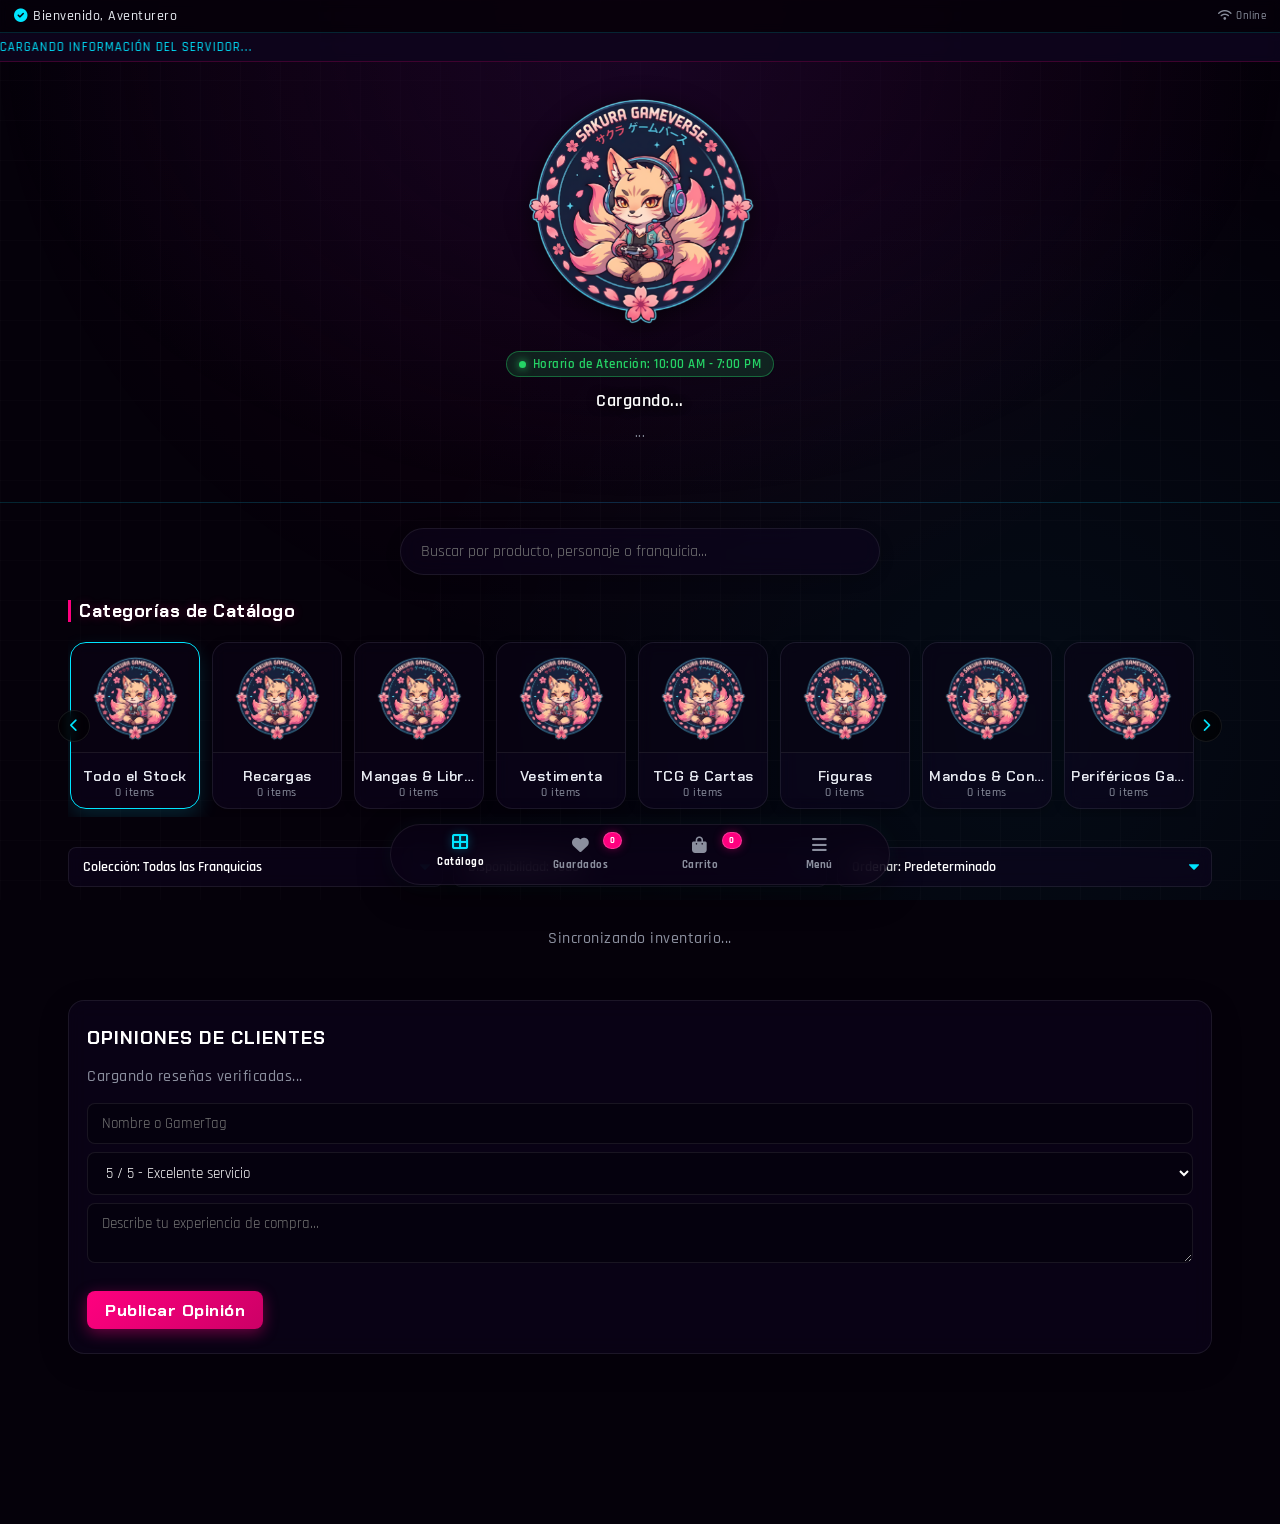
==== commit 07c92352: "Actualizar index.html" ====
--- a/index.html
+++ b/index.html
@@ -2,7 +2,6 @@
 <html lang="es">
 <head>
   <meta charset="UTF-8">
-  <!-- Viewport optimizado para mejor accesibilidad en móviles -->
   <meta name="viewport" content="width=device-width, initial-scale=1.0">
   <title>Sakura Gameverse</title>
   
@@ -27,7 +26,6 @@
   <link href="https://fonts.googleapis.com/css2?family=Chakra+Petch:wght@500;600;700&family=Rajdhani:wght@500;600;700&display=swap" rel="stylesheet">
   <script src="https://cdn.jsdelivr.net/npm/canvas-confetti@1.5.1/dist/confetti.browser.min.js"></script>
 
-  <!-- AQUÍ ESTÁ TU NUEVO ARCHIVO DE ESTILOS -->
   <link rel="stylesheet" href="tienda.css">
 </head>
 <body>
@@ -118,12 +116,29 @@
       </div>
       <div style="font-size: 0.8em; color: var(--text-muted); text-align: right; margin-top: 6px;" id="lblXpNext">Calculando siguiente rango...</div>
       
-      <!-- STATS RPG ACTUALIZADAS -->
-      <div style="font-size: 0.85em; color: #fff; background: rgba(0, 229, 255, 0.1); padding: 10px; border-radius: 8px; border: 1px solid rgba(0,229,255,0.2); text-align: center; margin-top: 10px;">
-        <div style="margin-bottom: 4px;">Clase: <strong id="lblProfesion" style="color: var(--secondary-color); text-transform: uppercase;">Ninguna</strong></div>
-        ❤️ HP: <span id="lblHp" style="font-weight: bold; color: #ff3366;">100</span> | 
-        ⚔️ ATK: <span id="lblAtk" style="font-weight: bold; color: #ffaa00;">10</span> | 
-        🛡️ DEF: <span id="lblDef" style="font-weight: bold; color: #00e5ff;">5</span>
+      <!-- STATS RPG ACTUALIZADAS CON ENTRENAMIENTO (GIMNASIO) -->
+      <div style="font-size: 0.85em; color: #fff; background: rgba(0, 229, 255, 0.05); padding: 12px; border-radius: 8px; border: 1px dashed rgba(0,229,255,0.3); text-align: center; margin-top: 10px;">
+        <div style="margin-bottom: 12px; border-bottom: 1px solid rgba(255,255,255,0.1); padding-bottom: 6px;">Clase: <strong id="lblProfesion" style="color: var(--secondary-color); text-transform: uppercase;">Ninguna</strong></div>
+        
+        <div style="display: flex; justify-content: space-between; align-items: center;">
+          <!-- Entrenamiento HP -->
+          <div style="display: flex; flex-direction: column; align-items: center; width: 30%;">
+            <span style="margin-bottom: 4px;">❤️ HP: <span id="lblHp" style="font-weight: bold; color: #ff3366; font-size: 1.1em;">100</span></span>
+            <button onclick="entrenarStat('hp')" style="background: rgba(255,51,102,0.1); border: 1px solid rgba(255,51,102,0.4); color: #ff3366; border-radius: 4px; padding: 4px 8px; cursor: pointer; font-size: 0.8em; font-family: 'Chakra Petch', sans-serif; transition: all 0.2s ease; width: 100%;" title="Mejorar HP (10 Tokens)">+ <i class="fas fa-coins"></i> 10</button>
+          </div>
+          
+          <!-- Entrenamiento ATK -->
+          <div style="display: flex; flex-direction: column; align-items: center; width: 30%;">
+            <span style="margin-bottom: 4px;">⚔️ ATK: <span id="lblAtk" style="font-weight: bold; color: #ffaa00; font-size: 1.1em;">10</span></span>
+            <button onclick="entrenarStat('atk')" style="background: rgba(255,170,0,0.1); border: 1px solid rgba(255,170,0,0.4); color: #ffaa00; border-radius: 4px; padding: 4px 8px; cursor: pointer; font-size: 0.8em; font-family: 'Chakra Petch', sans-serif; transition: all 0.2s ease; width: 100%;" title="Mejorar Ataque (10 Tokens)">+ <i class="fas fa-coins"></i> 10</button>
+          </div>
+          
+          <!-- Entrenamiento DEF -->
+          <div style="display: flex; flex-direction: column; align-items: center; width: 30%;">
+            <span style="margin-bottom: 4px;">🛡️ DEF: <span id="lblDef" style="font-weight: bold; color: #00e5ff; font-size: 1.1em;">5</span></span>
+            <button onclick="entrenarStat('def')" style="background: rgba(0,229,255,0.1); border: 1px solid rgba(0,229,255,0.4); color: #00e5ff; border-radius: 4px; padding: 4px 8px; cursor: pointer; font-size: 0.8em; font-family: 'Chakra Petch', sans-serif; transition: all 0.2s ease; width: 100%;" title="Mejorar Defensa (10 Tokens)">+ <i class="fas fa-coins"></i> 10</button>
+          </div>
+        </div>
       </div>
     </div>
 
@@ -532,7 +547,6 @@
 
 <audio id="audioLoFi" loop src="https://stream.zeno.fm/f3wvbbqmdg8uv"></audio>
 
-<!-- AQUÍ ESTÁ TU NUEVO ARCHIVO JAVASCRIPT -->
-<script type="module" src="tienda.js"></script>
+<script type="module" src="tienda.js?v=3"></script>
 </body>
 </html>
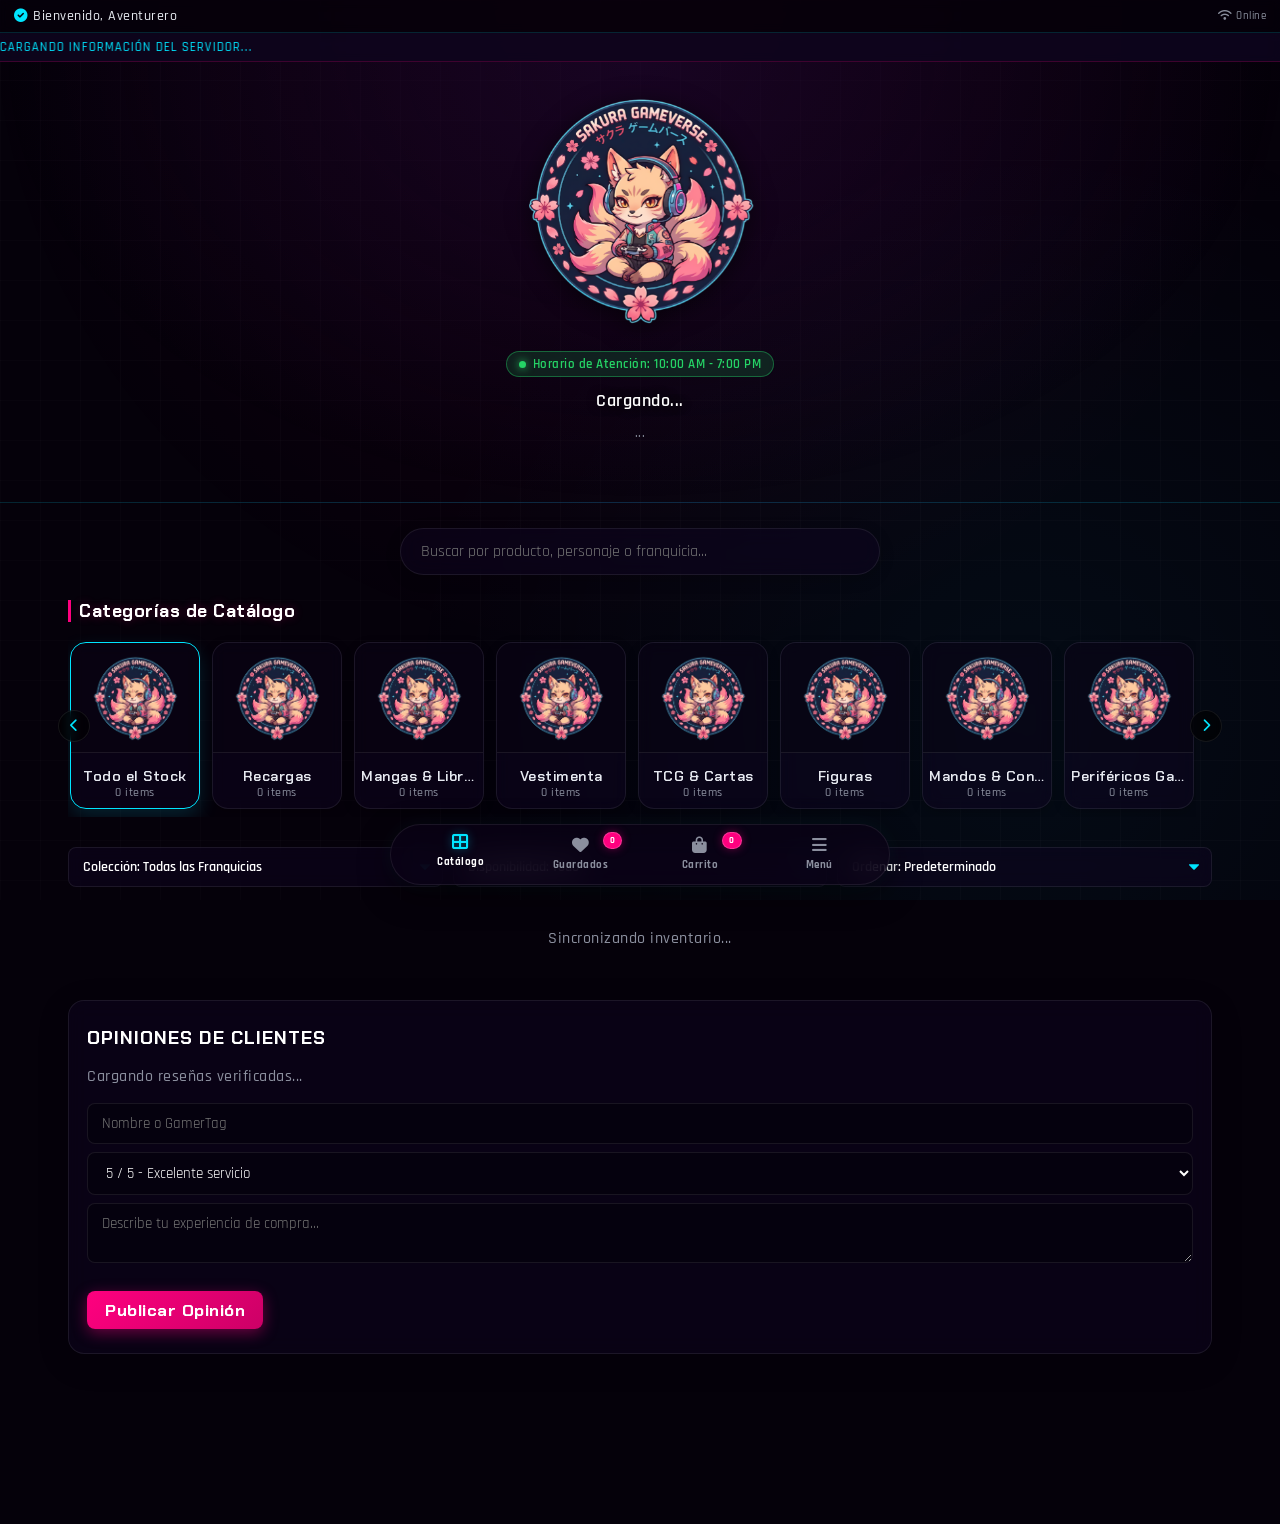
==== commit e0b58cfe: "Actualizar index.html" ====
--- a/index.html
+++ b/index.html
@@ -96,71 +96,6 @@
   </div>
 </div>
 
-<!-- MODAL GAMER PROFILE -->
-<div id="modalGamerProfile" class="modal">
-  <div class="modal-content" style="text-align: center;">
-    <button class="cerrar-modal" onclick="cerrarGamerProfileModal()">×</button>
-    <h3 style="color: var(--secondary-color); margin-top: 0;">Perfil de Usuario</h3>
-    <input type="text" id="inputGamerTag" class="sugerencia-input" placeholder="GamerTag / Identificador" style="margin-bottom: 12px; text-align: center; font-weight: bold; font-size: 1.1em;">
-    
-    <div style="background: rgba(0,0,0,0.3); padding: 16px; border-radius: var(--radius-md); margin-bottom: 14px; border: 1px solid var(--glass-border); text-align: left; font-size: 0.9em;">
-      <div style="display: flex; justify-content: space-between;">
-        <span>Rango: <strong id="lblRango" style="color: #ffaa00; font-size: 1.1em;">Genin</strong></span>
-        <span>
-          <strong id="lblTokens" style="color: #ffaa00;"><i class="fas fa-coins"></i> 0</strong> &nbsp;|&nbsp;
-          <strong id="lblXp" style="color: var(--secondary-color);">150</strong> XP
-        </span>
-      </div>
-      <div class="xp-bar-container">
-        <div class="xp-bar-fill" id="barXp"></div>
-      </div>
-      <div style="font-size: 0.8em; color: var(--text-muted); text-align: right; margin-top: 6px;" id="lblXpNext">Calculando siguiente rango...</div>
-      
-      <!-- STATS RPG ACTUALIZADAS CON ENTRENAMIENTO (GIMNASIO) -->
-      <div style="font-size: 0.85em; color: #fff; background: rgba(0, 229, 255, 0.05); padding: 12px; border-radius: 8px; border: 1px dashed rgba(0,229,255,0.3); text-align: center; margin-top: 10px;">
-        <div style="margin-bottom: 12px; border-bottom: 1px solid rgba(255,255,255,0.1); padding-bottom: 6px;">Clase: <strong id="lblProfesion" style="color: var(--secondary-color); text-transform: uppercase;">Ninguna</strong></div>
-        
-        <div style="display: flex; justify-content: space-between; align-items: center;">
-          <!-- Entrenamiento HP -->
-          <div style="display: flex; flex-direction: column; align-items: center; width: 30%;">
-            <span style="margin-bottom: 4px;">❤️ HP: <span id="lblHp" style="font-weight: bold; color: #ff3366; font-size: 1.1em;">100</span></span>
-            <button onclick="entrenarStat('hp')" style="background: rgba(255,51,102,0.1); border: 1px solid rgba(255,51,102,0.4); color: #ff3366; border-radius: 4px; padding: 4px 8px; cursor: pointer; font-size: 0.8em; font-family: 'Chakra Petch', sans-serif; transition: all 0.2s ease; width: 100%;" title="Mejorar HP (10 Tokens)">+ <i class="fas fa-coins"></i> 10</button>
-          </div>
-          
-          <!-- Entrenamiento ATK -->
-          <div style="display: flex; flex-direction: column; align-items: center; width: 30%;">
-            <span style="margin-bottom: 4px;">⚔️ ATK: <span id="lblAtk" style="font-weight: bold; color: #ffaa00; font-size: 1.1em;">10</span></span>
-            <button onclick="entrenarStat('atk')" style="background: rgba(255,170,0,0.1); border: 1px solid rgba(255,170,0,0.4); color: #ffaa00; border-radius: 4px; padding: 4px 8px; cursor: pointer; font-size: 0.8em; font-family: 'Chakra Petch', sans-serif; transition: all 0.2s ease; width: 100%;" title="Mejorar Ataque (10 Tokens)">+ <i class="fas fa-coins"></i> 10</button>
-          </div>
-          
-          <!-- Entrenamiento DEF -->
-          <div style="display: flex; flex-direction: column; align-items: center; width: 30%;">
-            <span style="margin-bottom: 4px;">🛡️ DEF: <span id="lblDef" style="font-weight: bold; color: #00e5ff; font-size: 1.1em;">5</span></span>
-            <button onclick="entrenarStat('def')" style="background: rgba(0,229,255,0.1); border: 1px solid rgba(0,229,255,0.4); color: #00e5ff; border-radius: 4px; padding: 4px 8px; cursor: pointer; font-size: 0.8em; font-family: 'Chakra Petch', sans-serif; transition: all 0.2s ease; width: 100%;" title="Mejorar Defensa (10 Tokens)">+ <i class="fas fa-coins"></i> 10</button>
-          </div>
-        </div>
-      </div>
-    </div>
-
-    <!-- INVENTARIO RPG -->
-    <h4 style="color: #fff; text-align: left; margin-bottom: 5px;"><i class="fas fa-backpack"></i> Inventario</h4>
-    <div style="text-align: left; font-size: 0.8em; color: #00e5ff; margin-bottom: 10px;">
-      <i class="fas fa-gem"></i> Materiales: <strong id="lblTotalMateriales">0</strong>
-    </div>
-    <div id="contenedorInventario" class="rpg-grid" style="margin-bottom: 15px;"></div>
-
-    <!-- COLECCIÓN MULTIVERSO -->
-    <div style="text-align: left; margin-bottom: 14px;">
-      <div style="font-size: 0.85em; font-weight: 700; color: var(--text-muted); margin-bottom: 8px; text-transform: uppercase;">Mi Colección Arcade (<span id="lblTotalWaifusJugador">0</span>)</div>
-      <div id="albumWaifusContenedor" style="display:flex; gap:8px; overflow-x:auto; padding-bottom: 5px; scrollbar-width: none;">
-        <p style="color: var(--text-muted); font-size: 0.8em; margin: 0;">Juega al Gacha para coleccionar.</p>
-      </div>
-    </div>
-    
-    <button class="btn-comprar" onclick="guardarGamerTag()"><i class="fas fa-save"></i> Guardar Perfil Local</button>
-  </div>
-</div>
-
 <div id="modalCloudSave" class="modal">
   <div class="modal-content" style="text-align: center;">
     <button class="cerrar-modal" onclick="cerrarCloudSaveModal()">×</button>
@@ -198,64 +133,6 @@
     </div>
     <div id="resultadoRastreo" style="background: rgba(0,0,0,0.3); padding: 14px; border-radius: var(--radius-sm); border: 1px dashed var(--glass-border); min-height: 80px; display: flex; flex-direction: column; justify-content: center;">
       <p style="color: var(--text-muted); text-align: center; margin: 0; font-size: 0.85em;">Tu estado de cuenta aparecerá aquí.</p>
-    </div>
-  </div>
-</div>
-
-<!-- MODAL EL GREMIO (RPG AVANZADO) -->
-<div id="modalGremio" class="modal">
-  <div class="modal-content" style="text-align: center;">
-    <button class="cerrar-modal" onclick="cerrarGremioModal()">×</button>
-    <h3 style="color: #25d366; margin-top: 0;"><i class="fas fa-campground"></i> Tablón del Gremio</h3>
-    
-    <div style="background: rgba(0,0,0,0.3); padding: 15px; border-radius: var(--radius-md); border: 1px dashed #25d366; margin-bottom: 15px;">
-      <div id="rpgResultado" style="font-weight: bold; color: #fff; min-height: 40px;">¿Qué deseas hacer hoy, aventurero?</div>
-    </div>
-
-    <div style="display: flex; gap: 10px; margin-bottom: 10px;">
-      <button class="btn-comprar" style="margin-top: 0; background: linear-gradient(135deg, #ffaa00, #ff5500);" onclick="accionRPG('cazar')">
-        <i class="fas fa-crosshairs"></i> Cazar<br><span style="font-size: 0.7em;">(XP y Tokens)</span>
-      </button>
-      <button class="btn-comprar" style="margin-top: 0; background: linear-gradient(135deg, #00e5ff, #0099ff); color: #000;" onclick="accionRPG('minar')">
-        <i class="fas fa-hammer"></i> Minar<br><span style="font-size: 0.7em;">(Materiales)</span>
-      </button>
-    </div>
-
-    <h4 style="color: #ff3366; margin-top: 20px; margin-bottom: 10px; border-top: 1px solid rgba(255,255,255,0.1); padding-top: 15px;"><i class="fas fa-dungeon"></i> Mazmorras de Jefe (Expediciones)</h4>
-    <div style="display: flex; flex-direction: column; gap: 8px;">
-      <button class="btn-comprar" style="margin-top:0; background: rgba(0, 229, 255, 0.1); border: 1px solid #00e5ff; color: #00e5ff; box-shadow:none;" onclick="entrarMazmorra('facil')">
-        🌲 Bosque Slime (Dificultad Baja)
-      </button>
-      <button class="btn-comprar" style="margin-top:0; background: rgba(176, 0, 255, 0.1); border: 1px solid #b000ff; color: #b000ff; box-shadow:none;" onclick="entrarMazmorra('media')">
-        🦇 Cueva Sangrienta (Dificultad Media)
-      </button>
-      <button class="btn-comprar" style="margin-top:0; background: rgba(255, 51, 102, 0.1); border: 1px solid #ff3366; color: #ff3366; box-shadow:none;" onclick="entrarMazmorra('dificil')">
-        🐉 Torre del Dragón (Dificultad Brutal)
-      </button>
-    </div>
-
-    <!-- RANKING DE JUGADORES (SALÓN DE LA FAMA) -->
-    <h4 style="color: #00e5ff; margin-top: 20px; margin-bottom: 10px; border-top: 1px solid rgba(255,255,255,0.1); padding-top: 15px;"><i class="fas fa-trophy"></i> Salón de la Fama</h4>
-    <div id="rankingGremioContainer" style="text-align: left; background: rgba(0,0,0,0.3); border-radius: var(--radius-sm); border: 1px solid var(--glass-border); padding: 10px;">
-       <p style="color: var(--text-muted); font-size: 0.85em; text-align: center;"><i class="fas fa-spinner fa-spin"></i> Cargando leyendas...</p>
-    </div>
-  </div>
-</div>
-
-<!-- MODAL LA FRAGUA (CRAFTEO) -->
-<div id="modalFragua" class="modal">
-  <div class="modal-content" style="text-align: center;">
-    <button class="cerrar-modal" onclick="cerrarFraguaModal()">×</button>
-    <h3 style="color: #ffaa00; margin-top: 0;"><i class="fas fa-fire"></i> La Fragua</h3>
-    <p style="font-size: 0.85em; color: var(--text-muted); margin-bottom: 15px;">Usa los Materiales que minaste y tus Tokens para forjar equipo y armamento.</p>
-    
-    <div style="display: flex; justify-content: space-around; background: rgba(0,0,0,0.4); padding: 10px; border-radius: var(--radius-sm); border: 1px dashed var(--glass-border); margin-bottom: 15px;">
-      <div style="color: #00e5ff; font-weight: bold;"><i class="fas fa-gem"></i> <span id="fraguaMateriales">0</span> Materiales</div>
-      <div style="color: #ffaa00; font-weight: bold;"><i class="fas fa-coins"></i> <span id="fraguaTokens">0</span> Tokens</div>
-    </div>
-
-    <div id="listaRecetasFragua" style="display: flex; flex-direction: column; gap: 10px; max-height: 350px; overflow-y: auto; padding-right: 5px;">
-      <p style="color: var(--text-muted); font-size: 0.9em;"><i class="fas fa-spinner fa-spin"></i> Calentando la forja...</p>
     </div>
   </div>
 </div>
@@ -426,11 +303,10 @@
     <button id="btnInstalarPWA" class="btn-comprar btn-instalar" style="display: none; margin-bottom: 15px;" onclick="instalarPWA()"><i class="fas fa-download"></i> Instalar App Sakura</button>
 
     <div class="menu-opciones-grid">
-      <button class="btn-menu-opcion" style="color: #25d366;" onclick="cerrarMenuOpciones(); abrirGremioModal()"><i class="fas fa-campground"></i> El Gremio</button>
-      <button class="btn-menu-opcion" style="color: #ffaa00;" onclick="cerrarMenuOpciones(); abrirFraguaModal()"><i class="fas fa-hammer"></i> La Fragua</button>
-      <button class="btn-menu-opcion" style="color: #00e5ff;" onclick="cerrarMenuOpciones(); abrirGamerProfileModal()"><i class="fas fa-user-ninja"></i> Mi Perfil RPG</button>
+      <!-- CENTRO RPG UNIFICADO -->
+      <a href="rpg.html" class="btn-menu-opcion" style="grid-column: 1 / -1; color: #00e5ff; background: rgba(0,229,255,0.12); border: 1px solid rgba(0,229,255,0.4); padding: 14px; font-size: 1.05em;"><i class="fas fa-dragon"></i> Centro RPG</a>
+      
       <button class="btn-menu-opcion" style="color: #ff3366;" onclick="cerrarMenuOpciones(); abrirRumbleModal()"><i class="fas fa-skull-crossbones"></i> La Arena</button>
-      
       <button class="btn-menu-opcion" style="color: #00e5ff;" id="btnMenuCloud" onclick="cerrarMenuOpciones(); abrirCloudSaveModal()"><i class="fas fa-cloud"></i> Vincular Nube</button>
       <button class="btn-menu-opcion" style="color: #b000ff;" onclick="cerrarMenuOpciones(); abrirRastreoModal()"><i class="fas fa-radar"></i> Rastrear</button>
       <button class="btn-menu-opcion" style="color: #ffaa00;" onclick="cerrarMenuOpciones(); abrirCofreModal()"><i class="fas fa-gift"></i> Cofre Diario</button>
@@ -547,6 +423,6 @@
 
 <audio id="audioLoFi" loop src="https://stream.zeno.fm/f3wvbbqmdg8uv"></audio>
 
-<script type="module" src="tienda.js?v=3"></script>
+<script type="module" src="tienda.js?v=4"></script>
 </body>
 </html>
